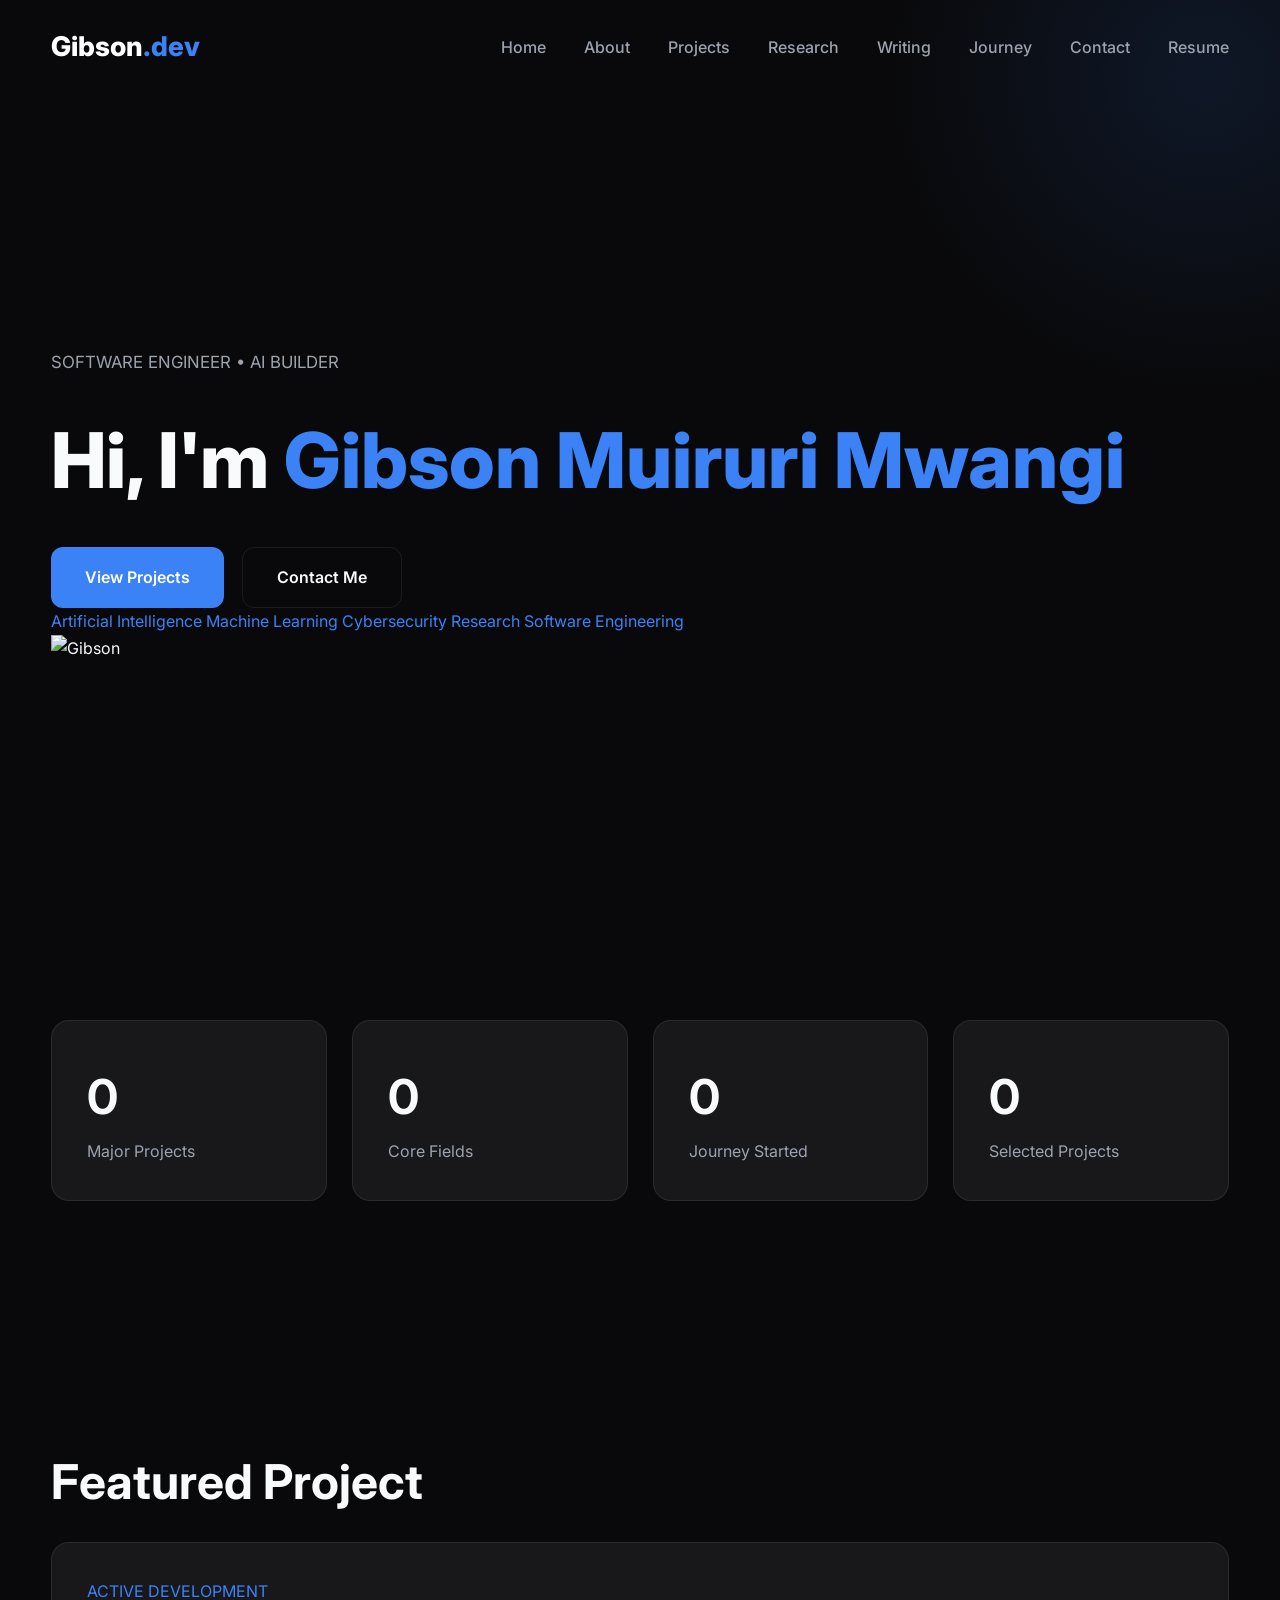
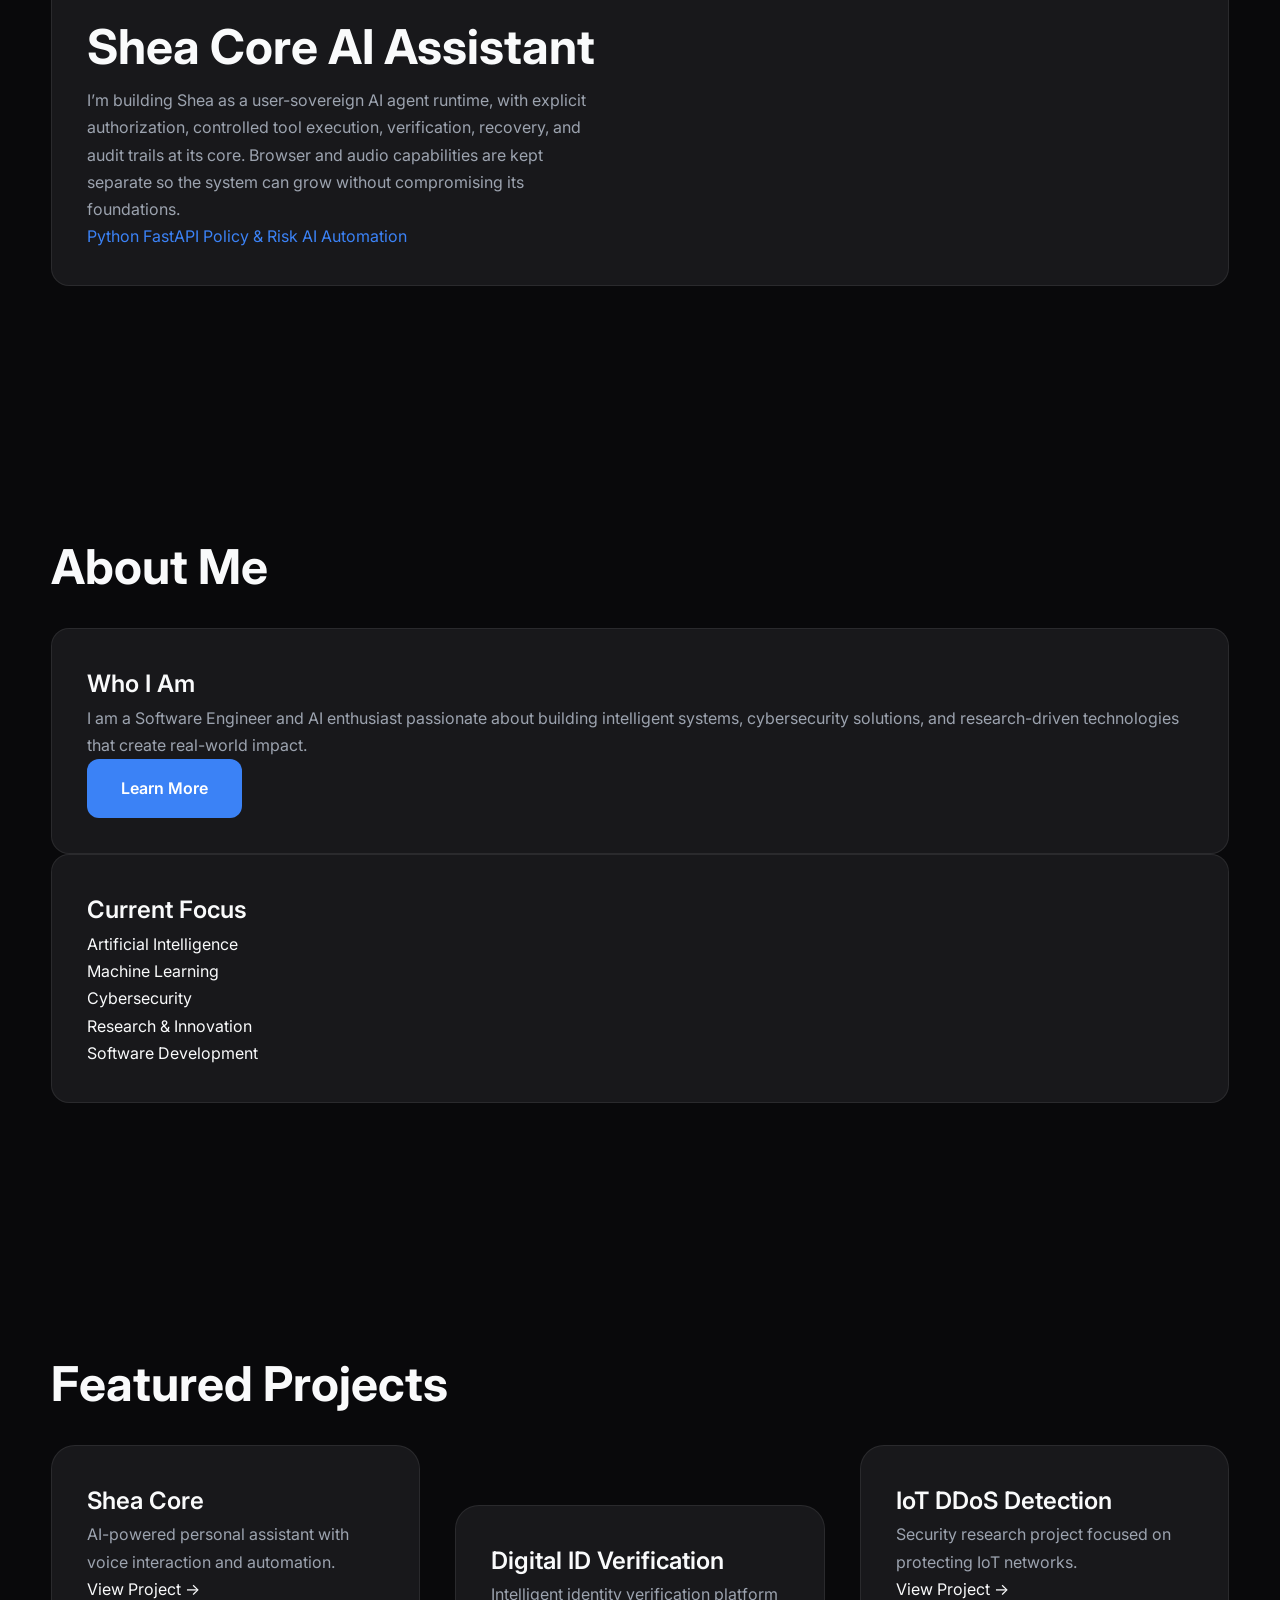
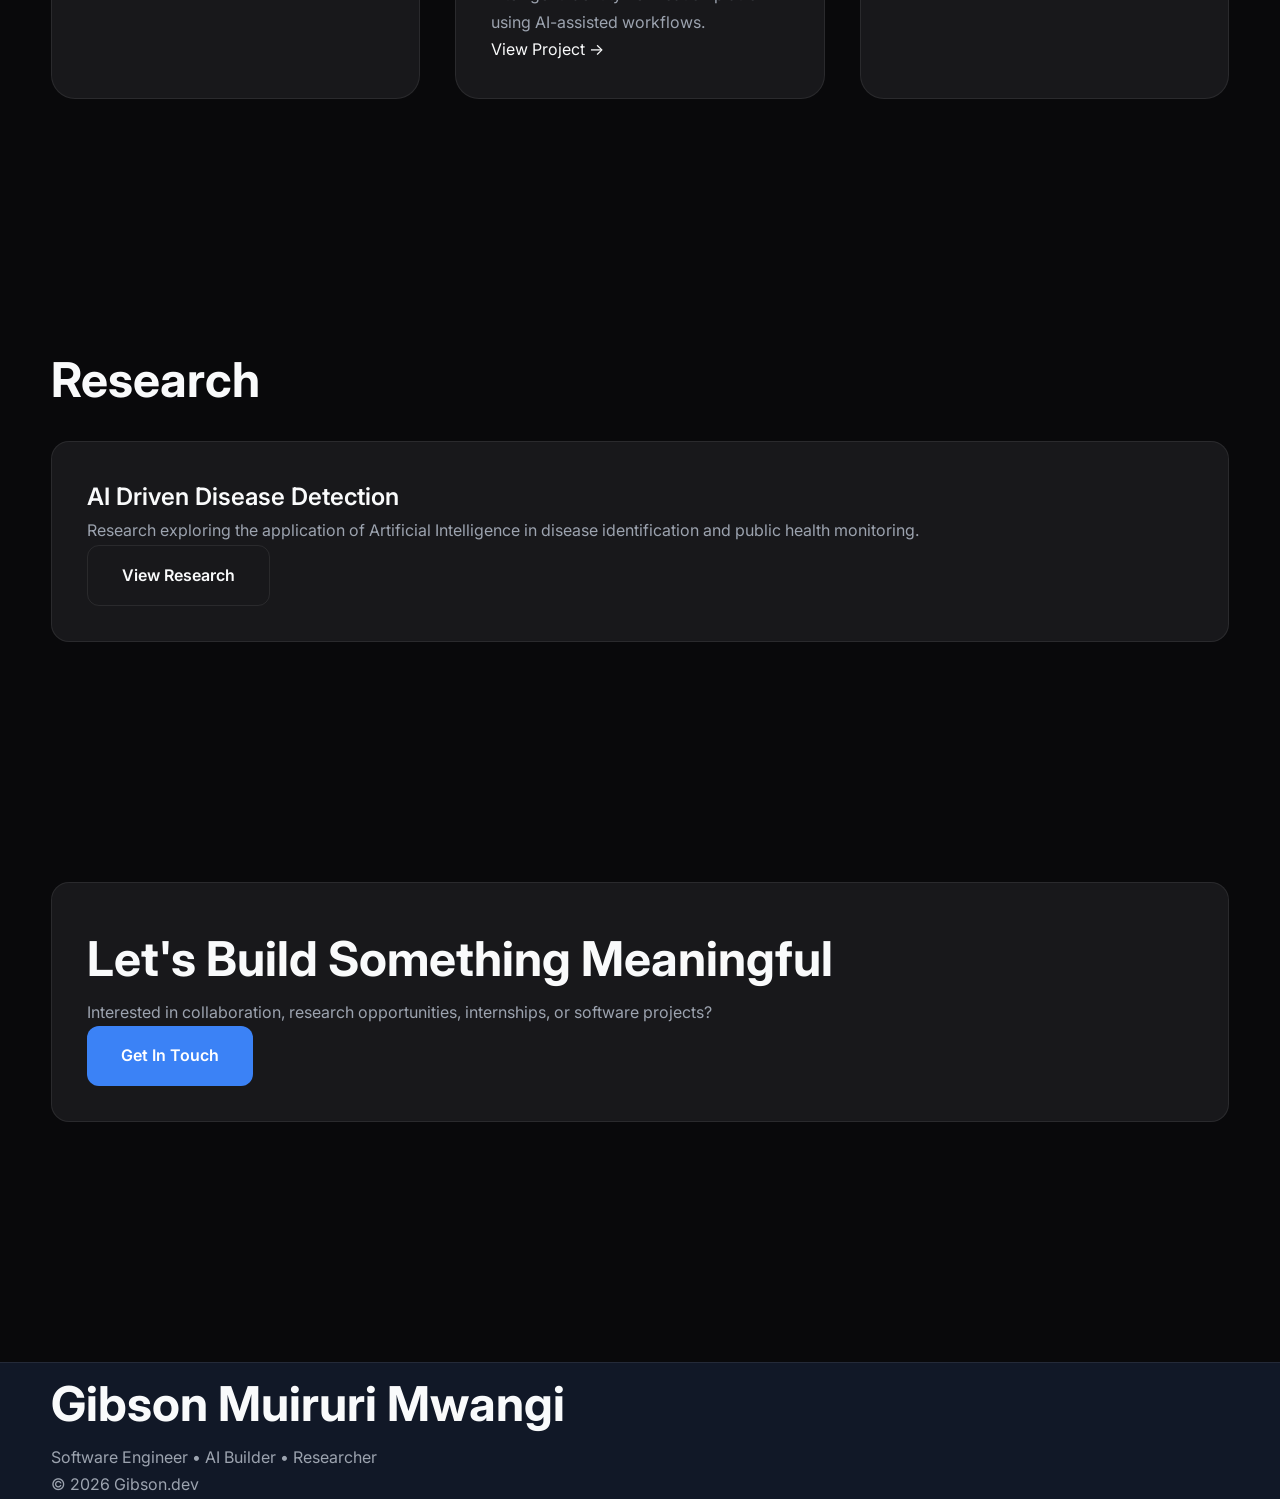
==== portfolio/index.html @ 8f1c594b "Rewrite portfolio project descriptions in first person" ====
<!DOCTYPE html>
<html lang="en">

<head>

    <meta charset="UTF-8">

    <meta
        name="viewport"
        content="width=device-width, initial-scale=1.0">

    <title>
        Gibson Muiruri Mwangi
    </title>

    <link
        rel="preconnect"
        href="https://fonts.googleapis.com">

    <link
        rel="preconnect"
        href="https://fonts.gstatic.com"
        crossorigin>

    <link
        href="https://fonts.googleapis.com/css2?family=Inter:wght@300;400;500;600;700;800&display=swap"
        rel="stylesheet">

    <link href="https://fonts.googleapis.com/css2?family=Playfair+Display:wght@600;700&display=swap" rel="stylesheet">    

    <link
        rel="stylesheet"
        href="assets/css/style.css">

    <link
        rel="stylesheet"
        href="assets/css/animations.css">

</head>



<body>
    <button id="backToTop">

    ↑

</button>

    <div id="loader">

    <div class="loader-content">

        <div class="loader-logo">

            Gibson.dev

        </div>

        <div class="loader-bar">

            <span></span>

        </div>

    </div>

</div>

<div id="progressBar"></div>

    <nav class="navbar">

        <div class="nav-container">

            <a href="index.html"
               class="logo">

                Gibson<span>.dev</span>

            </a>

            <ul class="nav-links">

                <li><a href="index.html">Home</a></li>
                <li><a href="about.html">About</a></li>
                <li><a href="projects.html" class="active">Projects</a></li>
                <li><a href="research.html">Research</a></li>
                <li><a href="writing.html">Writing</a></li>
                <li><a href="journey.html">Journey</a></li>
                <li><a href="contact.html">Contact</a></li>
                <li><a href="resume.html">Resume</a></li>

            </ul>

            <button
                class="mobile-menu-btn"
                id="mobileMenuBtn">

                ☰

            </button>

        </div>

    </nav>

    <div
        class="mobile-menu"
        id="mobileMenu">

        <a href="index.html">Home</a>
        <a href="about.html">About</a>
        <a href="projects.html">Projects</a>
        <a href="research.html">Research</a>
        <a href="writing.html">Writing</a>
        <a href="journey.html">Journey</a>
        <a href="contact.html">Contact</a>

    </div>

   <section class="hero split-hero">

    <div class="container">

        <div class="hero-wrapper">

            <div class="hero-left">

            <div class="hero-content">

                <p class="hero-eyebrow">
                    SOFTWARE ENGINEER • AI BUILDER
                </p>

                <h1>
                    Hi, I'm
                    <span>
                        Gibson Muiruri Mwangi
                    </span>
                </h1>

                <p
                    class="typing-text"
                    data-text="Building AI systems, cybersecurity solutions, and research-driven software that solve real-world problems.">
                </p>

                <div class="hero-buttons">

                    <a
                        href="projects.html"
                        class="btn btn-primary">

                        View Projects

                    </a>

                    <a
                        href="contact.html"
                        class="btn btn-secondary">

                        Contact Me

                    </a>

                </div>

                <div class="hero-tags">

                    <span class="tag">
                        Artificial Intelligence
                    </span>

                    <span class="tag">
                        Machine Learning
                    </span>

                    <span class="tag">
                        Cybersecurity
                    </span>

                    <span class="tag">
                        Research
                    </span>

                    <span class="tag">
                        Software Engineering
                    </span>

                </div>

            </div>

        </div>

        <div class="hero-right">

        <div class="hero-image">

            <img
                src="assets/images/profile.jpg"
                alt="Gibson">

        </div>

    </div>

    </div>

</section>

    <section class="section">

    <div class="container">

        <div class="grid grid-4 stats-grid">

            <div class="card stat-card">

                <h2 data-counter="6">
                    0
                </h2>

                <p>
                    Major Projects
                </p>

            </div>

            <div class="card stat-card">

                <h2 data-counter="4">
                    0
                </h2>

                <p>
                    Core Fields
                </p>

            </div>

            <div class="card stat-card">

                <h2 data-counter="2022">
                    0
                </h2>

                <p>
                    Journey Started
                </p>

            </div>

            <div class="card stat-card">

                <h2 data-counter="8">0</h2>
                <p>Selected Projects</p>

            </div>

        </div>

    </div>

</section>

   <section class="section">

    <div class="container">

        <h2 class="section-title">

            Featured Project

        </h2>

        <div class="card featured-project">

            <div class="featured-content">

                <div>

                    <span class="featured-label">
                        ACTIVE DEVELOPMENT
                    </span>

                    <h2>
                        Shea Core AI Assistant
                    </h2>

                    <p>

                        I’m building Shea as a user-sovereign AI agent runtime, with explicit authorization, controlled tool execution, verification, recovery, and audit trails at its core. Browser and audio capabilities are kept separate so the system can grow without compromising its foundations.

                    </p>

                    <div class="hero-tags">

                        <span class="tag">
                            Python
                        </span>

                        <span class="tag">
                            FastAPI
                        </span>

                        <span class="tag">
                            Policy & Risk
                        </span>

                        <span class="tag">
                            AI
                        </span>

                        <span class="tag">
                            Automation
                        </span>

                    </div>

                </div>

            </div>

        </div>

    </div>

</section>

    <section class="section">

    <div class="container">

        <h2 class="section-title">
            About Me
        </h2>

        <div class="about-preview">

            <div class="card">

                <h3>
                    Who I Am
                </h3>

                <p>

                    I am a Software Engineer and AI enthusiast
                    passionate about building intelligent systems,
                    cybersecurity solutions, and research-driven
                    technologies that create real-world impact.

                </p>

                <a
                    href="about.html"
                    class="btn btn-primary">

                    Learn More

                </a>

            </div>

            <div class="card">

                <h3>
                    Current Focus
                </h3>

                <ul class="focus-list">

                    <li>
                        Artificial Intelligence
                    </li>

                    <li>
                        Machine Learning
                    </li>

                    <li>
                        Cybersecurity
                    </li>

                    <li>
                        Research & Innovation
                    </li>

                    <li>
                        Software Development
                    </li>

                </ul>

            </div>

        </div>

    </div>

</section>

    <section class="section">

    <div class="container">

        <h2 class="section-title">
            Featured Projects
        </h2>

        <div class="grid grid-3">

            <div class="card project-card">

                <h3>
                    Shea Core
                </h3>

                <p>

                    AI-powered personal assistant with
                    voice interaction and automation.

                </p>

                <a href="projects.html">
                    View Project →
                </a>

            </div>

            <div class="card project-card">

                <h3>
                    Digital ID Verification
                </h3>

                <p>

                    Intelligent identity verification
                    platform using AI-assisted workflows.

                </p>

                <a href="projects.html">
                    View Project →
                </a>

            </div>

            <div class="card project-card">

                <h3>
                    IoT DDoS Detection
                </h3>

                <p>

                    Security research project focused on
                    protecting IoT networks.

                </p>

                <a href="projects.html">
                    View Project →
                </a>

            </div>

        </div>

    </div>

</section>

    <section class="section">

    <div class="container">

        <h2 class="section-title">
            Research
        </h2>

        <div class="card">

            <h3>
                AI Driven Disease Detection
            </h3>

            <p>

                Research exploring the application
                of Artificial Intelligence in
                disease identification and
                public health monitoring.

            </p>

            <a
                href="research.html"
                class="btn btn-secondary">

                View Research

            </a>

        </div>

    </div>

</section>

    <section class="section">

    <div class="container">

        <div class="card contact-cta">

            <h2>
                Let's Build Something Meaningful
            </h2>

            <p>

                Interested in collaboration,
                research opportunities,
                internships, or software projects?

            </p>

            <a
                href="contact.html"
                class="btn btn-primary">

                Get In Touch

            </a>

        </div>

    </div>

</section>

   <footer>

        <div class="container">

            <h2>

                Gibson Muiruri Mwangi

            </h2>

            <p>

                Software Engineer • AI Builder • Researcher

            </p>

            <p>

                © 2026 Gibson.dev

            </p>

        </div>

    </footer>

    <script
        src="assets/js/main.js">
    </script>

</body>

</html>
---- portfolio/assets/css/style.css ----
/*==================================================
  GIBSON PORTFOLIO
  VERSION 2.0
==================================================*/

/*==================================================
ROOT VARIABLES
==================================================*/

:root{

    --primary:#3B82F6;
    --primary-dark:#2563EB;

    --accent:#D97706;

    --background:#09090B;

    --surface:#111827;

    --surface-light:#1F2937;

    --card:#18181B;

    --border:rgba(255,255,255,.08);

    --text:#F9FAFB;

    --muted:#9CA3AF;

    --success:#22C55E;

    --danger:#EF4444;

    --shadow:

    0 25px 60px rgba(0,0,0,.35);

    --transition:.35s ease;

    --radius:18px;

    --container:1280px;

}

/*==================================================
RESET
==================================================*/

*{

    margin:0;

    padding:0;

    box-sizing:border-box;

}

html{

    scroll-behavior:smooth;

}

body{

    font-family:

    "Inter",
    sans-serif;

    background:

    var(--background);

    color:

    var(--text);

    overflow-x:hidden;

    line-height:1.7;

}

img{

    display:block;

    width:100%;

}

a{

    text-decoration:none;

    color:inherit;

}

ul{

    list-style:none;

}

button{

    border:none;

    cursor:pointer;

    background:none;

    font-family:inherit;

}

input,
textarea{

    font-family:inherit;

}

::selection{

    background:

    var(--primary);

    color:#fff;

}

/*==================================================
SCROLLBAR
==================================================*/

::-webkit-scrollbar{

    width:10px;

}

::-webkit-scrollbar-track{

    background:#050505;

}

::-webkit-scrollbar-thumb{

    background:

    var(--primary);

    border-radius:999px;

}

/*==================================================
TYPOGRAPHY
==================================================*/

h1{

    font-size:4.8rem;

    line-height:1.05;

    font-weight:800;

}

h2{

    font-size:3rem;

    font-weight:700;

}

h3{

    font-size:1.5rem;

    font-weight:600;

}

h4{

    font-size:1.15rem;

}

p{

    color:

    var(--muted);

}

span{

    color:

    var(--primary);

}

/*==================================================
LAYOUT
==================================================*/

.container{

    width:min(

        var(--container),

        92%

    );

    margin:auto;

}

.section{

    padding:

    120px 0;

}

.section-header{

    margin-bottom:70px;

}

.section-tag{

    display:inline-block;

    color:

    var(--primary);

    font-size:.9rem;

    font-weight:600;

    letter-spacing:2px;

    text-transform:uppercase;

    margin-bottom:15px;

}

.section-title{

    margin-bottom:20px;

}

.section-description{

    max-width:650px;

}

/*==================================================
GRID
==================================================*/

.grid{

    display:grid;

    gap:35px;

}

.grid-2{

    grid-template-columns:

    repeat(2,1fr);

}

.grid-3{

    grid-template-columns:

    repeat(3,1fr);

}

.grid-4{

    grid-template-columns:

    repeat(4,1fr);

}

/*==================================================
CARDS
==================================================*/

.card{

    background:

    var(--card);

    border:

    1px solid var(--border);

    border-radius:

    var(--radius);

    padding:35px;

    transition:

    var(--transition);

}

.card:hover{

    transform:

    translateY(-10px);

    border-color:

    rgba(59,130,246,.35);

    box-shadow:

    var(--shadow);

}

/*==================================================
BUTTONS
==================================================*/

.btn{

    display:inline-flex;

    align-items:center;

    justify-content:center;

    padding:

    16px 34px;

    border-radius:

    12px;

    font-weight:600;

    transition:

    var(--transition);

}

.btn-primary{

    background:

    var(--primary);

    color:#fff;

}

.btn-primary:hover{

    background:

    var(--primary-dark);

    transform:

    translateY(-3px);

}

.btn-secondary{

    border:

    1px solid

    var(--border);

    color:

    var(--text);

}

.btn-secondary:hover{

    background:

    var(--surface);

    transform:

    translateY(-3px);

}

.hero-buttons{

    display:flex;

    gap:18px;

    margin-top:40px;

}

/*==================================================
NAVIGATION
==================================================*/

.navbar{

    position:fixed;

    top:0;

    left:0;

    width:100%;

    z-index:999;

    padding:24px 0;

    transition:

    .35s ease;

}

.navbar-scrolled{

    background:

    rgba(9,9,11,.85);

    backdrop-filter:

    blur(16px);

    border-bottom:

    1px solid

    rgba(255,255,255,.05);

}

.nav-container{

    width:min(

        var(--container),

        92%

    );

    margin:auto;

    display:flex;

    justify-content:space-between;

    align-items:center;

}

.logo{

    font-size:1.7rem;

    font-weight:800;

    color:#fff;

}

.logo span{

    color:

    var(--primary);

}

.nav-links{

    display:flex;

    align-items:center;

    gap:38px;

}

.nav-links a{

    position:relative;

    color:

    var(--muted);

    font-weight:500;

    transition:

    var(--transition);

}

.nav-links a:hover{

    color:#fff;

}

.nav-links a::after{

    content:"";

    position:absolute;

    left:0;

    bottom:-8px;

    width:0;

    height:2px;

    background:

    var(--primary);

    transition:

    .35s;

}

.nav-links a:hover::after,

.nav-links a.active::after{

    width:100%;

}

.nav-links a.active{

    color:#fff;

}

.mobile-menu-btn{

    display:none;

    color:#fff;

    font-size:1.8rem;

}

.mobile-menu{

    position:fixed;

    top:88px;

    right:-100%;

    width:280px;

    background:

    var(--surface);

    border-radius:18px;

    padding:30px;

    transition:.4s;

    z-index:998;

}

.mobile-menu.active{

    right:20px;

}

.mobile-menu a{

    display:block;

    padding:15px 0;

    color:#fff;

    border-bottom:

    1px solid

    rgba(255,255,255,.05);

}

/*==================================================
HERO
==================================================*/

.hero{

    position:relative;

    min-height:100vh;

    display:flex;

    align-items:center;

    overflow:hidden;

    padding-top:110px;

}

.hero::before{

    content:"";

    position:absolute;

    top:-250px;

    right:-250px;

    width:650px;

    height:650px;

    border-radius:50%;

    background:
    radial-gradient(
        rgba(59,130,246,.12),
        transparent 70%
    );

}

.hero-grid{

    position:relative;

    display:grid;

    grid-template-columns:1.15fr .85fr;

    gap:80px;

    align-items:center;

    z-index:2;

}

.hero-text{

    max-width:680px;

}

.hero-tag{

    display:inline-flex;

    align-items:center;

    gap:10px;

    padding:8px 18px;

    border-radius:999px;

    border:1px solid var(--border);

    background:rgba(255,255,255,.03);

    color:var(--primary);

    text-transform:uppercase;

    letter-spacing:2px;

    font-size:.75rem;

    font-weight:700;

    margin-bottom:25px;

}

.hero h1{

    margin-bottom:24px;

}

.hero h2{

    color:#d1d5db;

    font-weight:500;

    margin-bottom:30px;

}

.hero p{

    max-width:620px;

    font-size:1.05rem;

    margin-bottom:45px;

}

.hero-buttons{

    display:flex;

    flex-wrap:wrap;

    gap:18px;

}

.hero-photo{

    display:flex;

    justify-content:center;

    align-items:center;

}

.hero-photo img{

    width:100%;

    max-width:430px;

    border-radius:30px;

    object-fit:cover;

    box-shadow:

    0 35px 80px rgba(0,0,0,.45);

    transition:var(--transition);

}

.hero-photo img:hover{

    transform:

    translateY(-10px);

}

.hero-social{

    display:flex;

    gap:18px;

    margin-top:45px;

}

.hero-social a{

    width:46px;

    height:46px;

    display:flex;

    align-items:center;

    justify-content:center;

    border-radius:50%;

    background:var(--surface);

    border:1px solid var(--border);

    transition:var(--transition);

}

.hero-social a:hover{

    background:var(--primary);

    transform:translateY(-4px);

}

/*==================================================
STATS
==================================================*/

.stats{

    margin-top:90px;

}

.stats-grid{

    display:grid;

    grid-template-columns:repeat(4,1fr);

    gap:25px;

}

.stat{

    padding:35px;

    background:var(--card);

    border:1px solid var(--border);

    border-radius:20px;

    transition:var(--transition);

}

.stat:hover{

    transform:translateY(-8px);

}

.stat-number{

    font-size:3rem;

    font-weight:800;

    color:var(--primary);

    margin-bottom:10px;

}

.stat-label{

    color:var(--muted);

    text-transform:uppercase;

    letter-spacing:2px;

    font-size:.8rem;

}

/*==================================================
ABOUT
==================================================*/

.about-grid{

    display:grid;

    grid-template-columns:1.1fr .9fr;

    gap:70px;

    align-items:center;

}

.about-content p{

    margin-bottom:24px;

}

.about-features{

    display:grid;

    gap:24px;

}

.feature{

    padding:28px;

    border-radius:20px;

    background:var(--card);

    border:1px solid var(--border);

    transition:var(--transition);

}

.feature:hover{

    transform:translateX(10px);

    border-color:

    rgba(59,130,246,.25);

}

.feature h3{

    margin-bottom:12px;

}

/*==================================================
SKILLS
==================================================*/

.skills{

    display:flex;

    flex-wrap:wrap;

    gap:14px;

    margin-top:35px;

}

.skill{

    padding:12px 22px;

    border-radius:999px;

    background:var(--surface);

    border:1px solid var(--border);

    transition:var(--transition);

    font-size:.9rem;

}

.skill:hover{

    background:var(--primary);

    color:#fff;

}

/*==================================================
FEATURED PROJECT
==================================================*/

.featured-project{

    display:grid;

    grid-template-columns:1fr 1fr;

    gap:60px;

    align-items:center;

}

.project-image{

    overflow:hidden;

    border-radius:24px;

}

.project-image img{

    transition:.6s;

}

.project-image:hover img{

    transform:scale(1.08);

}

.project-details h2{

    margin-bottom:20px;

}

.project-details p{

    margin-bottom:28px;

}

/*==================================================
PROJECTS
==================================================*/

.projects{

    position:relative;

}

.projects-grid{

    display:grid;

    grid-template-columns:

    repeat(auto-fit,minmax(360px,1fr));

    gap:40px;

    align-items:start;

}

.project-card{

    position:relative;

    overflow:hidden;

    background:var(--card);

    border:1px solid var(--border);

    border-radius:24px;

    transition:var(--transition);

}

.project-card:hover{

    transform:translateY(-12px);

    box-shadow:var(--shadow);

}

.project-card:nth-child(even){

    margin-top:60px;

}

.project-image{

    overflow:hidden;

    height:240px;

}

.project-image img{

    width:100%;

    height:100%;

    object-fit:cover;

    transition:.6s;

}

.project-card:hover .project-image img{

    transform:scale(1.08);

}

.project-content{

    padding:35px;

}

.project-content h3{

    margin-bottom:18px;

}

.project-content p{

    margin-bottom:24px;

}

.project-tags{

    display:flex;

    flex-wrap:wrap;

    gap:12px;

}

.project-tags span{

    padding:8px 18px;

    border-radius:999px;

    background:rgba(59,130,246,.12);

    color:var(--primary);

    font-size:.85rem;

}

/*==================================================
RESEARCH
==================================================*/

.research-grid{

    display:grid;

    grid-template-columns:

    repeat(auto-fit,minmax(330px,1fr));

    gap:35px;

}

.research-card{

    position:relative;

    padding:40px;

    border-radius:24px;

    background:linear-gradient(

        180deg,

        rgba(255,255,255,.02),

        rgba(255,255,255,.01)

    );

    border:1px solid var(--border);

    transition:var(--transition);

}

.research-card:hover{

    transform:translateY(-10px);

    border-color:

    rgba(59,130,246,.3);

}

.research-icon{

    width:70px;

    height:70px;

    display:flex;

    align-items:center;

    justify-content:center;

    border-radius:18px;

    background:rgba(59,130,246,.12);

    margin-bottom:28px;

}

.research-card h3{

    margin-bottom:18px;

}

.research-card p{

    margin-bottom:24px;

}

/*==================================================
WRITING
==================================================*/

.writing-grid{

    display:grid;

    grid-template-columns:

    repeat(auto-fit,minmax(320px,1fr));

    gap:35px;

}

.article{

    border-radius:24px;

    overflow:hidden;

    background:var(--card);

    border:1px solid var(--border);

    transition:var(--transition);

}

.article:hover{

    transform:translateY(-8px);

}

.article-image{

    height:220px;

    overflow:hidden;

}

.article-image img{

    width:100%;

    height:100%;

    object-fit:cover;

    transition:.5s;

}

.article:hover img{

    transform:scale(1.07);

}

.article-body{

    padding:35px;

}

.article-date{

    display:inline-block;

    margin-bottom:18px;

    color:var(--primary);

    font-size:.85rem;

    font-weight:600;

}

.article h3{

    margin-bottom:18px;

}

.article p{

    margin-bottom:26px;

}

/*==================================================
TIMELINE
==================================================*/

.timeline{

    position:relative;

    margin-top:70px;

    padding-left:40px;

}

.timeline::before{

    content:"";

    position:absolute;

    left:8px;

    top:0;

    width:2px;

    height:100%;

    background:

    rgba(255,255,255,.08);

}

.timeline-item{

    position:relative;

    margin-bottom:60px;

}

.timeline-dot{

    position:absolute;

    left:-40px;

    width:18px;

    height:18px;

    border-radius:50%;

    background:var(--primary);

    box-shadow:

    0 0 0 8px

    rgba(59,130,246,.12);

}

.timeline-card{

    background:var(--card);

    border:1px solid var(--border);

    border-radius:22px;

    padding:35px;

    transition:var(--transition);

}

.timeline-card:hover{

    transform:translateX(10px);

}

.timeline-year{

    display:inline-block;

    margin-bottom:15px;

    color:var(--primary);

    font-weight:700;

    letter-spacing:1px;

}

.timeline-card h3{

    margin-bottom:18px;

}

/*==================================================
CTA
==================================================*/

.cta{

    text-align:center;

    padding:120px 0;

}

.cta h2{

    margin-bottom:25px;

}

.cta p{

    max-width:650px;

    margin:auto;

    margin-bottom:45px;

}

/*==================================================
CONTACT
==================================================*/

.contact{

    position:relative;

}

.contact-grid{

    display:grid;

    grid-template-columns:1fr 1fr;

    gap:70px;

    align-items:start;

}

.contact-info{

    display:flex;

    flex-direction:column;

    gap:28px;

}

.contact-card{

    display:flex;

    gap:22px;

    align-items:flex-start;

    padding:28px;

    border-radius:20px;

    background:var(--card);

    border:1px solid var(--border);

    transition:var(--transition);

}

.contact-card:hover{

    transform:translateX(10px);

}

.contact-icon{

    width:60px;

    height:60px;

    display:flex;

    align-items:center;

    justify-content:center;

    border-radius:18px;

    background:rgba(59,130,246,.12);

    color:var(--primary);

    font-size:1.4rem;

}

.contact-form{

    display:flex;

    flex-direction:column;

    gap:24px;

}

.contact-form input,

.contact-form textarea{

    width:100%;

    padding:18px 22px;

    background:var(--surface);

    border:1px solid var(--border);

    border-radius:16px;

    color:var(--text);

    transition:var(--transition);

}

.contact-form textarea{

    resize:vertical;

    min-height:180px;

}

.contact-form input:focus,

.contact-form textarea:focus{

    outline:none;

    border-color:var(--primary);

    box-shadow:0 0 0 4px rgba(59,130,246,.12);

}

/*==================================================
FOOTER
==================================================*/

footer{

    margin-top:120px;

    border-top:1px solid var(--border);

    background:var(--surface);

}

.footer-container{

    display:grid;

    grid-template-columns:2fr 1fr 1fr;

    gap:60px;

    padding:70px 0;

}

.footer-brand h2{

    margin-bottom:18px;

}

.footer-links{

    display:flex;

    flex-direction:column;

    gap:15px;

}

.footer-links a{

    color:var(--muted);

    transition:var(--transition);

}

.footer-links a:hover{

    color:var(--primary);

}

.footer-social{

    display:flex;

    gap:15px;

    margin-top:25px;

}

.footer-social a{

    width:46px;

    height:46px;

    display:flex;

    justify-content:center;

    align-items:center;

    border-radius:50%;

    background:var(--card);

    transition:var(--transition);

}

.footer-social a:hover{

    background:var(--primary);

}

.footer-bottom{

    border-top:1px solid rgba(255,255,255,.05);

    padding:28px 0;

    text-align:center;

    color:var(--muted);

}

/*==================================================
LOADER
==================================================*/

#loader{

    position:fixed;

    inset:0;

    display:flex;

    justify-content:center;

    align-items:center;

    background:var(--background);

    z-index:99999;

    transition:.7s ease;

}

#loader.hidden{

    opacity:0;

    visibility:hidden;

}

.loader-content{

    text-align:center;

}

.loader-logo{

    font-size:2rem;

    font-weight:800;

    margin-bottom:30px;

}

.loader-bar{

    width:240px;

    height:6px;

    border-radius:999px;

    overflow:hidden;

    background:rgba(255,255,255,.06);

}

.loader-bar span{

    display:block;

    height:100%;

    background:linear-gradient(

        90deg,

        var(--primary),

        var(--accent)

    );

}

/*==================================================
PROGRESS BAR
==================================================*/

#progressBar{

    position:fixed;

    top:0;

    left:0;

    height:4px;

    width:0;

    background:var(--primary);

    z-index:100000;

}

/*==================================================
BACK TO TOP
==================================================*/

#backToTop{

    position:fixed;

    right:25px;

    bottom:25px;

    width:52px;

    height:52px;

    border-radius:50%;

    border:none;

    background:var(--primary);

    color:#fff;

    cursor:pointer;

    opacity:0;

    visibility:hidden;

    transition:var(--transition);

    box-shadow:var(--shadow);

}

#backToTop.show{

    opacity:1;

    visibility:visible;

}

#backToTop:hover{

    transform:translateY(-5px);

}

/*==================================================
UTILITY CLASSES
==================================================*/

.text-center{

    text-align:center;

}

.mt-1{

    margin-top:20px;

}

.mt-2{

    margin-top:40px;

}

.mt-3{

    margin-top:60px;

}

.mb-1{

    margin-bottom:20px;

}

.mb-2{

    margin-bottom:40px;

}

.mb-3{

    margin-bottom:60px;

}

/*==================================================
RESPONSIVE
==================================================*/

@media(max-width:1200px){

    .hero-grid,

    .about-grid,

    .featured-project,

    .contact-grid,

    .footer-container{

        gap:45px;

    }

}

@media(max-width:992px){

    .hero-grid,

    .about-grid,

    .featured-project,

    .contact-grid,

    .footer-container{

        grid-template-columns:1fr;

    }

    .stats-grid{

        grid-template-columns:repeat(2,1fr);

    }

    .hero{

        text-align:center;

    }

    .hero-buttons,

    .hero-social{

        justify-content:center;

    }

    .hero-photo{

        order:-1;

    }

}

@media(max-width:768px){

    .section{

        padding:90px 0;

    }

    h1{

        font-size:3rem;

    }

    h2{

        font-size:2.2rem;

    }

    .nav-links{

        display:none;

    }

    .mobile-menu-btn{

        display:block;

    }

    .projects-grid,

    .research-grid,

    .writing-grid{

        grid-template-columns:1fr;

    }

    .project-card:nth-child(even){

        margin-top:0;

    }

}

@media(max-width:576px){

    .stats-grid{

        grid-template-columns:1fr;

    }

    .hero-buttons{

        flex-direction:column;

    }

    .btn{

        width:100%;

    }

    .contact-card{

        flex-direction:column;

    }

    .timeline{

        padding-left:25px;

    }

    .timeline-dot{

        left:-25px;

    }

}

@media(max-width:420px){

    h1{

        font-size:2.4rem;

    }

    h2{

        font-size:1.8rem;

    }

    .card,

    .timeline-card,

    .contact-card{

        padding:24px;

    }

}

/*==================================================
GLASS COMPONENTS
==================================================*/

.glass{

    background:rgba(255,255,255,.03);

    backdrop-filter:blur(16px);

    -webkit-backdrop-filter:blur(16px);

    border:1px solid rgba(255,255,255,.08);

}

.glass:hover{

    border-color:rgba(59,130,246,.35);

}

/*==================================================
BACKGROUND BLOBS
==================================================*/

.blur-circle{

    position:absolute;

    border-radius:50%;

    filter:blur(120px);

    opacity:.18;

    pointer-events:none;

}

.blur-blue{

    width:420px;

    height:420px;

    background:#2563EB;

}

/*==================================================
SECTION DIVIDER
==================================================*/

.section-divider{

    width:100%;

    height:1px;

    margin:120px 0;

    background:linear-gradient(

        90deg,

        transparent,

        rgba(255,255,255,.08),

        transparent

    );

}

.blur-orange{

    width:340px;

    height:340px;

    background:#D97706;

}

/*==================================================
IMAGE FRAMES
==================================================*/

.image-frame{

    position:relative;

    border-radius:28px;

    overflow:hidden;

}

.image-frame::before{

    content:"";

    position:absolute;

    inset:0;

    border:1px solid rgba(255,255,255,.06);

    border-radius:inherit;

    z-index:5;

    pointer-events:none;

}

.image-frame img{

    transition:.6s;

}

.image-frame:hover img{

    transform:scale(1.05);

}

/*==================================================
SECTION NUMBERS
==================================================*/

.section-number{

    font-size:6rem;

    font-weight:800;

    color:rgba(255,255,255,.03);

    position:absolute;

    top:-20px;

    right:0;

    user-select:none;

    pointer-events:none;

}

/*==================================================
BADGES
==================================================*/

.badge{

    display:inline-flex;

    align-items:center;

    gap:10px;

    padding:10px 18px;

    border-radius:999px;

    background:rgba(59,130,246,.08);

    border:1px solid rgba(59,130,246,.15);

    color:var(--primary);

    font-size:.85rem;

    font-weight:600;

}

/*==================================================
LINK ANIMATION
==================================================*/

.link{

    position:relative;

}

.link::after{

    content:"";

    position:absolute;

    left:0;

    bottom:-4px;

    width:0;

    height:2px;

    background:var(--primary);

    transition:.35s;

}

.link:hover::after{

    width:100%;

}

/*==================================================
MOUSE GLOW
==================================================*/

.mouse-glow{

    position:fixed;

    width:420px;

    height:420px;

    border-radius:50%;

    background:radial-gradient(

        rgba(59,130,246,.10),

        transparent 70%

    );

    pointer-events:none;

    z-index:-1;

    transform:translate(-50%,-50%);

}

/*==================================================
SHADOWS
==================================================*/

.shadow-sm{

    box-shadow:

    0 10px 20px rgba(0,0,0,.15);

}

.shadow-md{

    box-shadow:

    0 18px 35px rgba(0,0,0,.22);

}

.shadow-lg{

    box-shadow:

    0 30px 70px rgba(0,0,0,.35);

}

/*==================================================
GRADIENT TEXT
==================================================*/

.gradient-text{

    background:linear-gradient(

        90deg,

        #ffffff,

        #3B82F6

    );

    -webkit-background-clip:text;

    -webkit-text-fill-color:transparent;

}
---- portfolio/assets/css/animations.css ----
/*==================================================
PORTFOLIO ANIMATIONS
==================================================*/

/*==================================================
FADE UP
==================================================*/

@keyframes fadeUp{

    from{

        opacity:0;

        transform:
        translateY(40px);

    }

    to{

        opacity:1;

        transform:
        translateY(0);

    }

}

.fade-up{

    animation:
    fadeUp .8s ease forwards;

}

/*==================================================
FADE DOWN
==================================================*/

@keyframes fadeDown{

    from{

        opacity:0;

        transform:
        translateY(-40px);

    }

    to{

        opacity:1;

        transform:
        translateY(0);

    }

}

.fade-down{

    animation:
    fadeDown .8s ease forwards;

}

/*==================================================
FADE LEFT
==================================================*/

@keyframes fadeLeft{

    from{

        opacity:0;

        transform:
        translateX(-60px);

    }

    to{

        opacity:1;

        transform:
        translateX(0);

    }

}

.fade-left{

    animation:
    fadeLeft .8s ease forwards;

}

/*==================================================
FADE RIGHT
==================================================*/

@keyframes fadeRight{

    from{

        opacity:0;

        transform:
        translateX(60px);

    }

    to{

        opacity:1;

        transform:
        translateX(0);

    }

}

.fade-right{

    animation:
    fadeRight .8s ease forwards;

}

/*==================================================
SCALE
==================================================*/

@keyframes scaleIn{

    from{

        opacity:0;

        transform:
        scale(.9);

    }

    to{

        opacity:1;

        transform:
        scale(1);

    }

}

.scale{

    animation:
    scaleIn .8s ease forwards;

}

/*==================================================
FLOAT
==================================================*/

@keyframes floating{

    0%{

        transform:
        translateY(0);

    }

    50%{

        transform:
        translateY(-12px);

    }

    100%{

        transform:
        translateY(0);

    }

}

.float{

    animation:
    floating 5s ease-in-out infinite;

}

/*==================================================
GLOW
==================================================*/

@keyframes glow{

    0%{

        box-shadow:
        0 0 0 rgba(59,130,246,0);

    }

    50%{

        box-shadow:
        0 0 40px rgba(59,130,246,.35);

    }

    100%{

        box-shadow:
        0 0 0 rgba(59,130,246,0);

    }

}

.glow{

    animation:
    glow 4s infinite;

}

/*==================================================
LOADER
==================================================*/

@keyframes loaderBar{

    from{

        width:0;

    }

    to{

        width:100%;

    }

}

.loader-bar span{

    animation:
    loaderBar 1.8s ease infinite;

}

/*==================================================
PARTICLES
==================================================*/

@keyframes particleMove{

    from{

        transform:
        translateY(0);

    }

    to{

        transform:
        translateY(-300px);

    }

}

.particles::before{

    animation:
    particleMove 25s linear infinite;

}

/*==================================================
BUTTON
==================================================*/

.btn{

    transition:
    .35s ease;

}

.btn:hover{

    transform:
    translateY(-4px);

}

/*==================================================
SCROLL REVEAL
==================================================*/

.reveal{

    opacity:0;

    transform:
    translateY(40px);

    transition:

    opacity .8s ease,

    transform .8s ease;

}

.reveal.active{

    opacity:1;

    transform:
    translateY(0);

}

/*==================================================
STAGGER
==================================================*/

.stagger-1{

    transition-delay:.1s;

}

.stagger-2{

    transition-delay:.2s;

}

.stagger-3{

    transition-delay:.3s;

}

.stagger-4{

    transition-delay:.4s;

}

/*==================================================
PAGE
==================================================*/

body{

    animation:

    fadeUp .5s ease;

}

/*==================================================
REDUCED MOTION
==================================================*/

@media(prefers-reduced-motion:reduce){

    *{

        animation:none !important;

        transition:none !important;

        scroll-behavior:auto !important;

    }

}
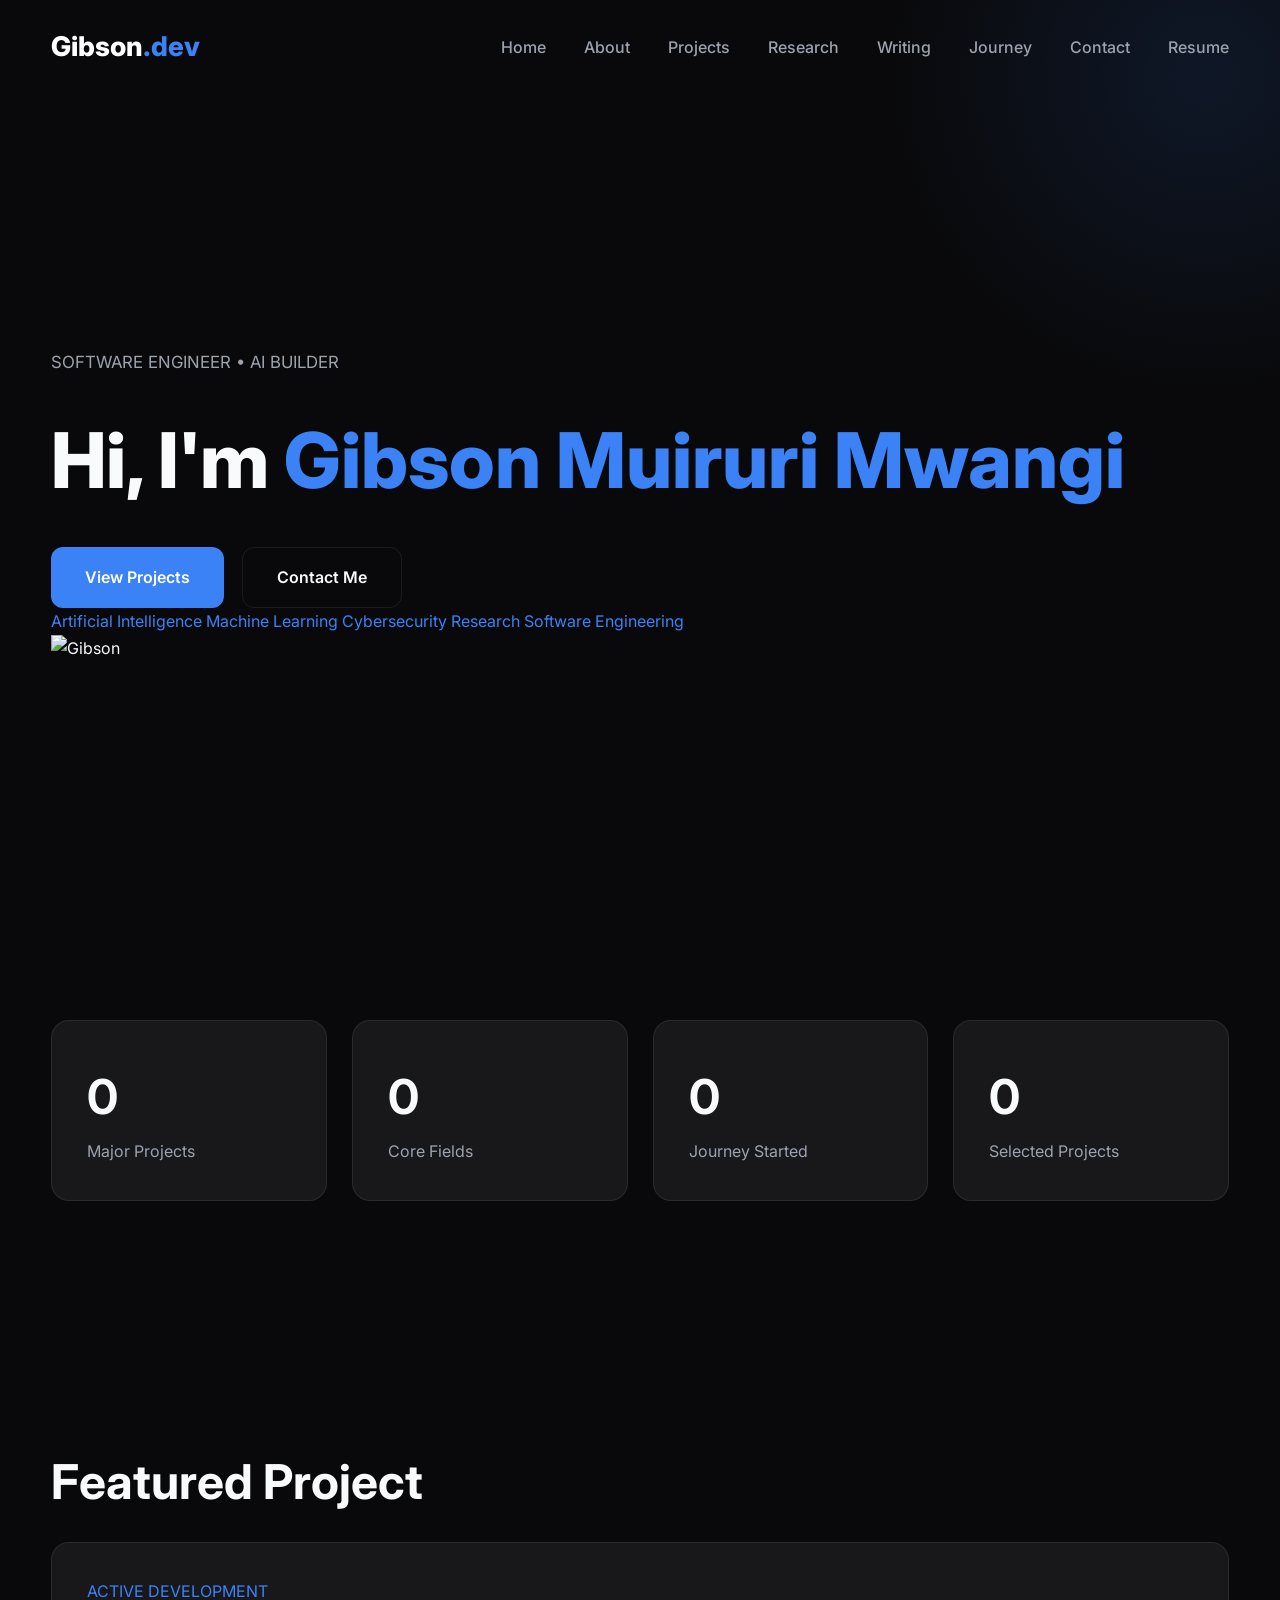
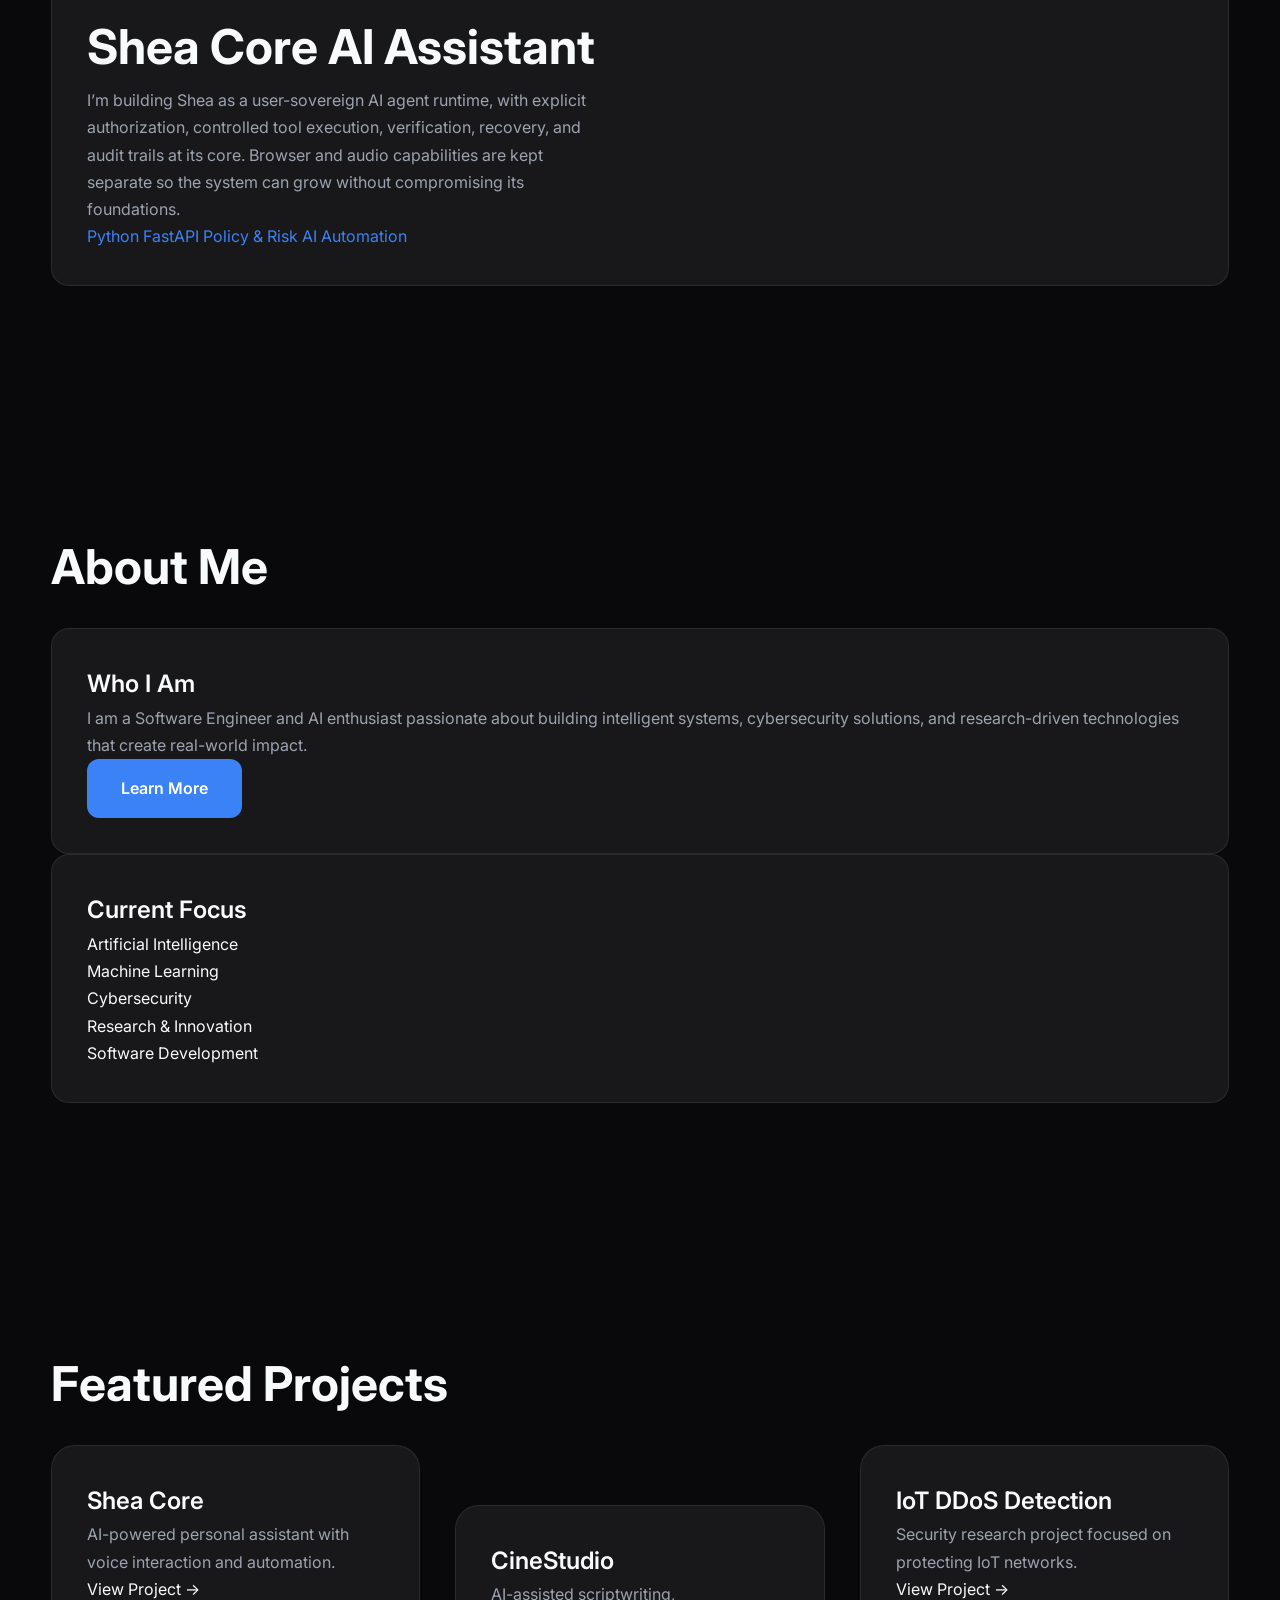
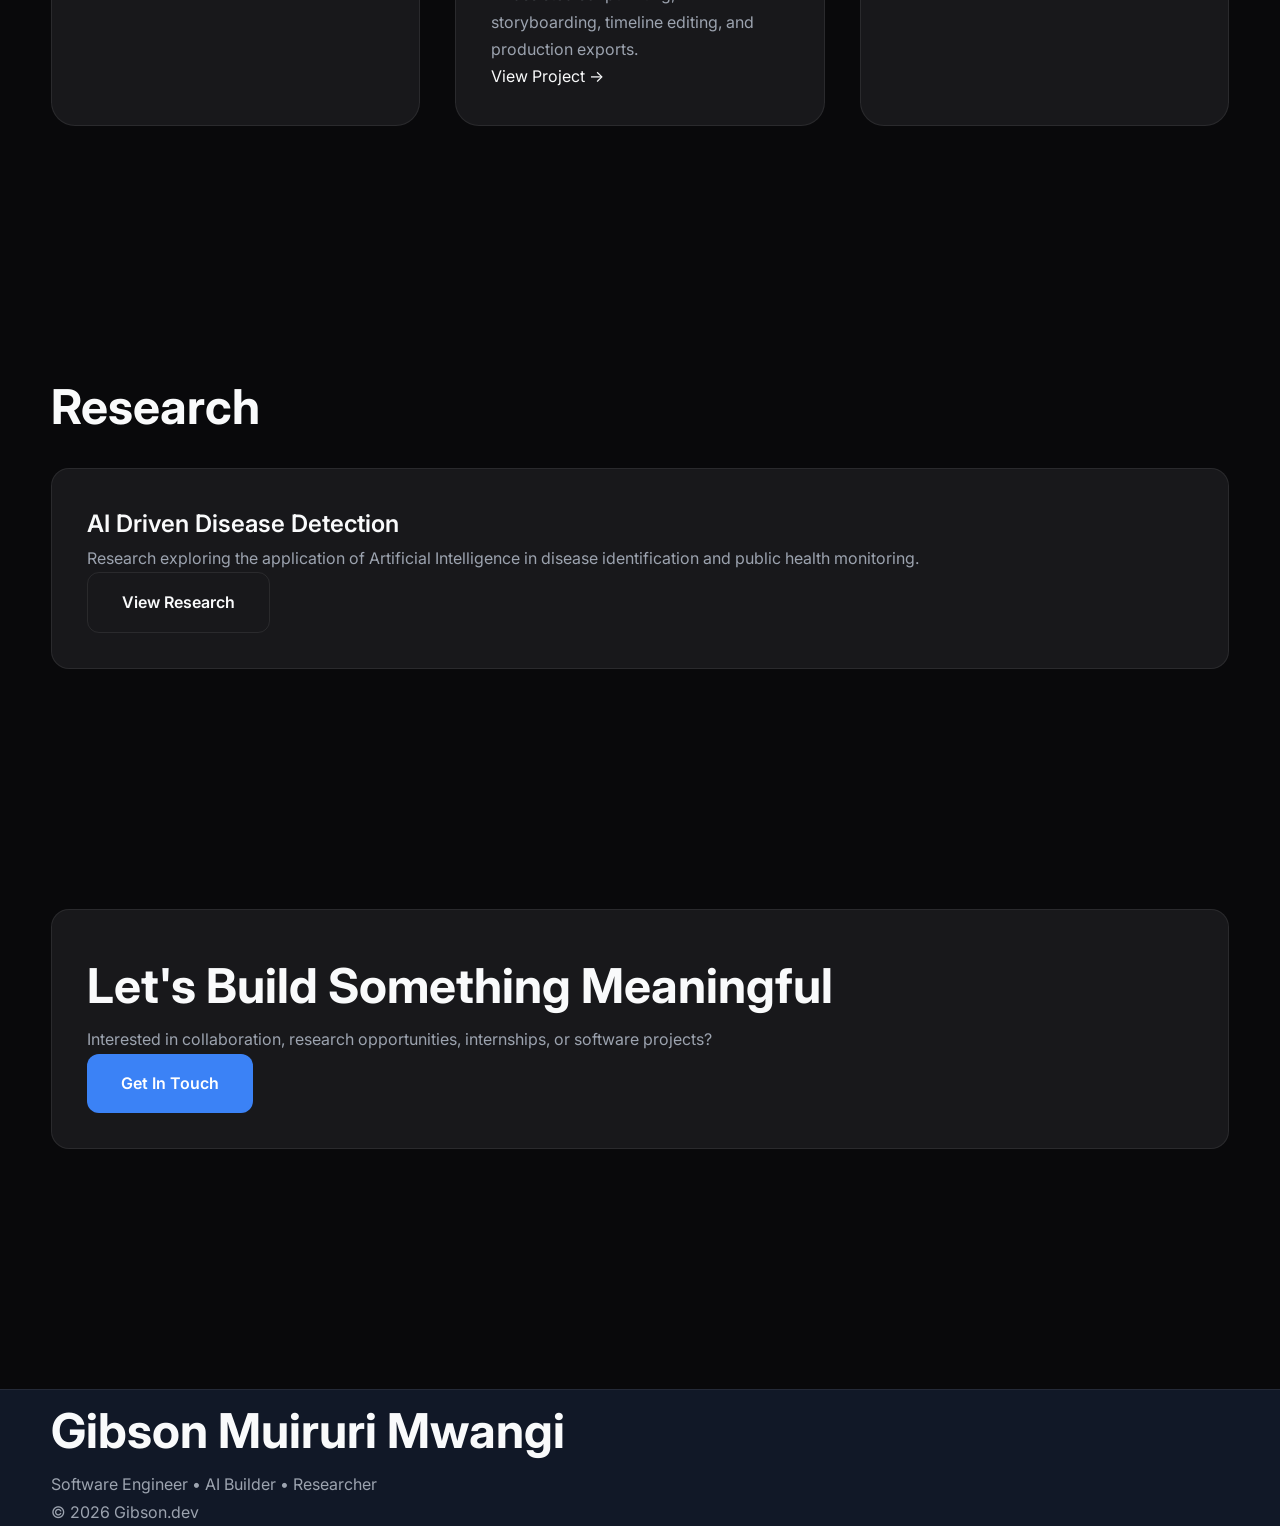
==== commit 4d71efb2: "Feature CineStudio in homepage project cards" ====
--- a/portfolio/index.html
+++ b/portfolio/index.html
@@ -433,13 +433,13 @@
             <div class="card project-card">
 
                 <h3>
-                    Digital ID Verification
+                    CineStudio
                 </h3>
 
                 <p>
 
-                    Intelligent identity verification
-                    platform using AI-assisted workflows.
+                    AI-assisted scriptwriting, storyboarding,
+                    timeline editing, and production exports.
 
                 </p>
 
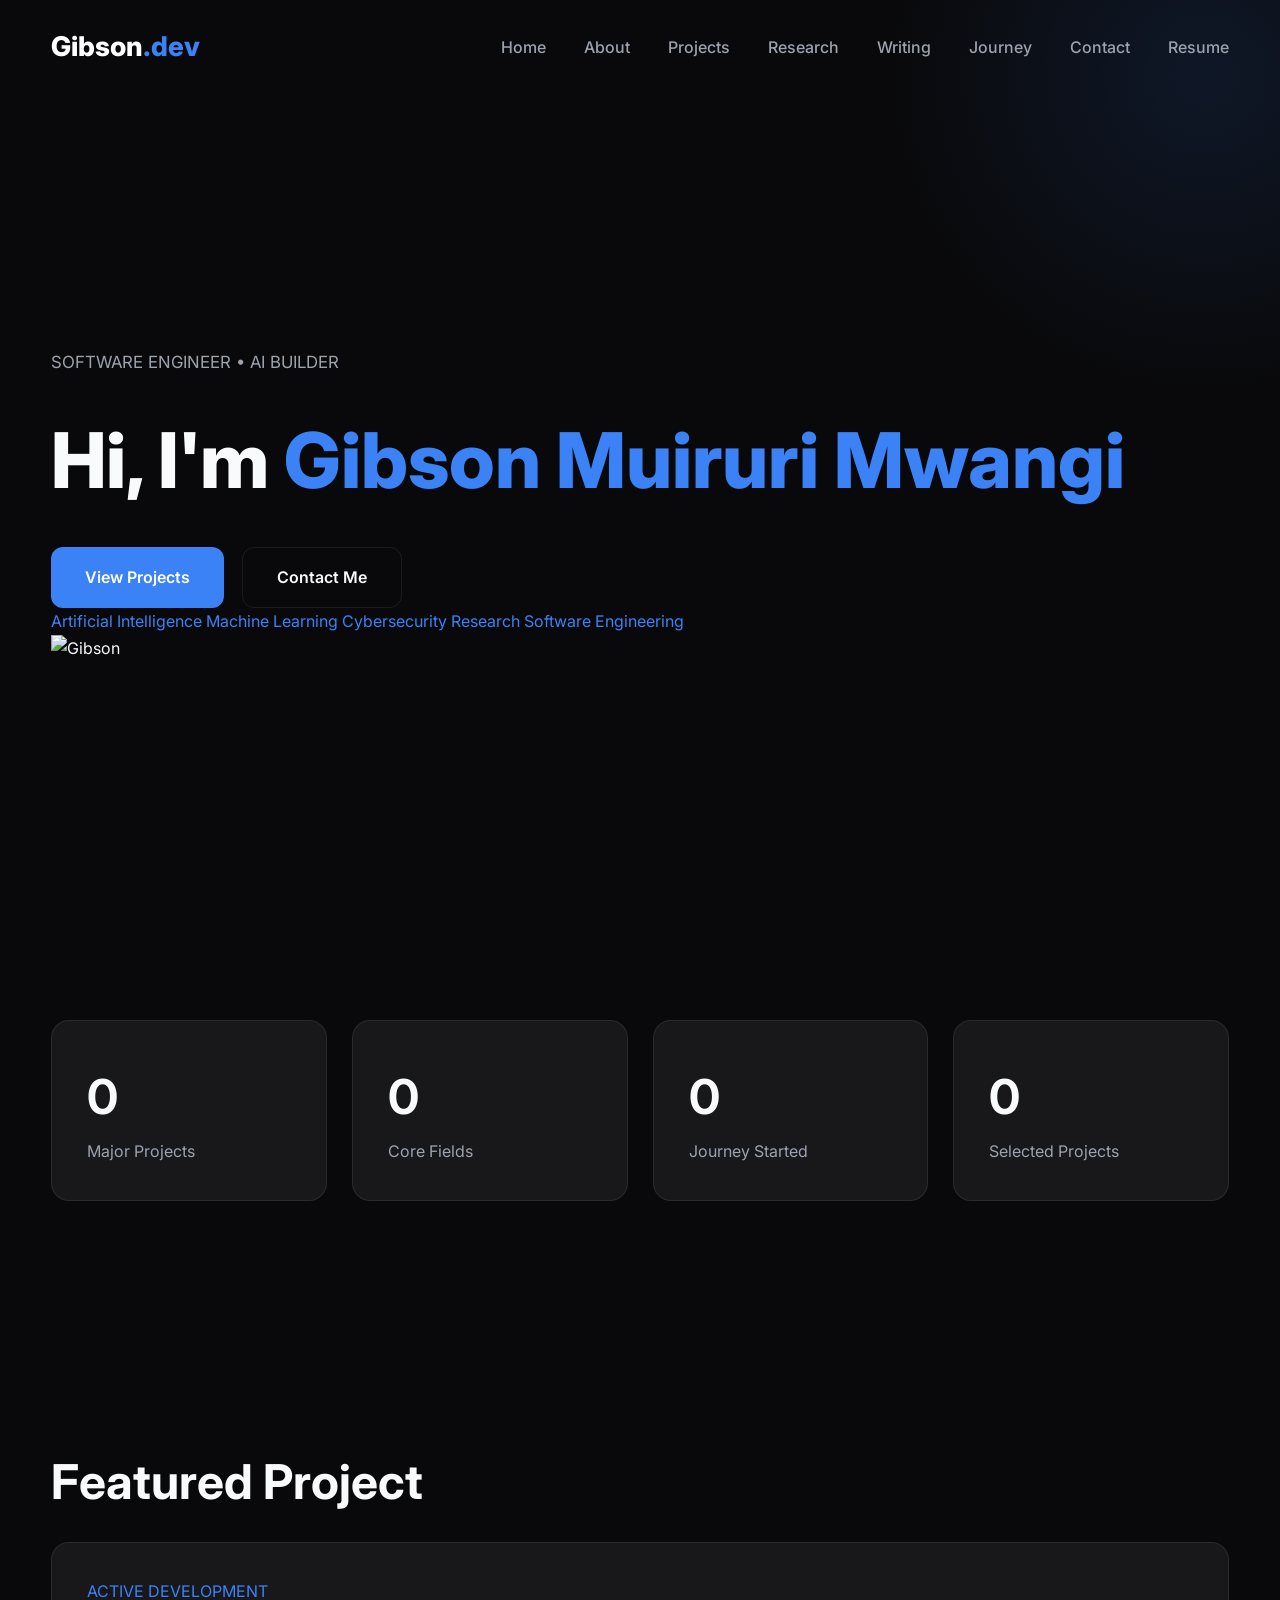
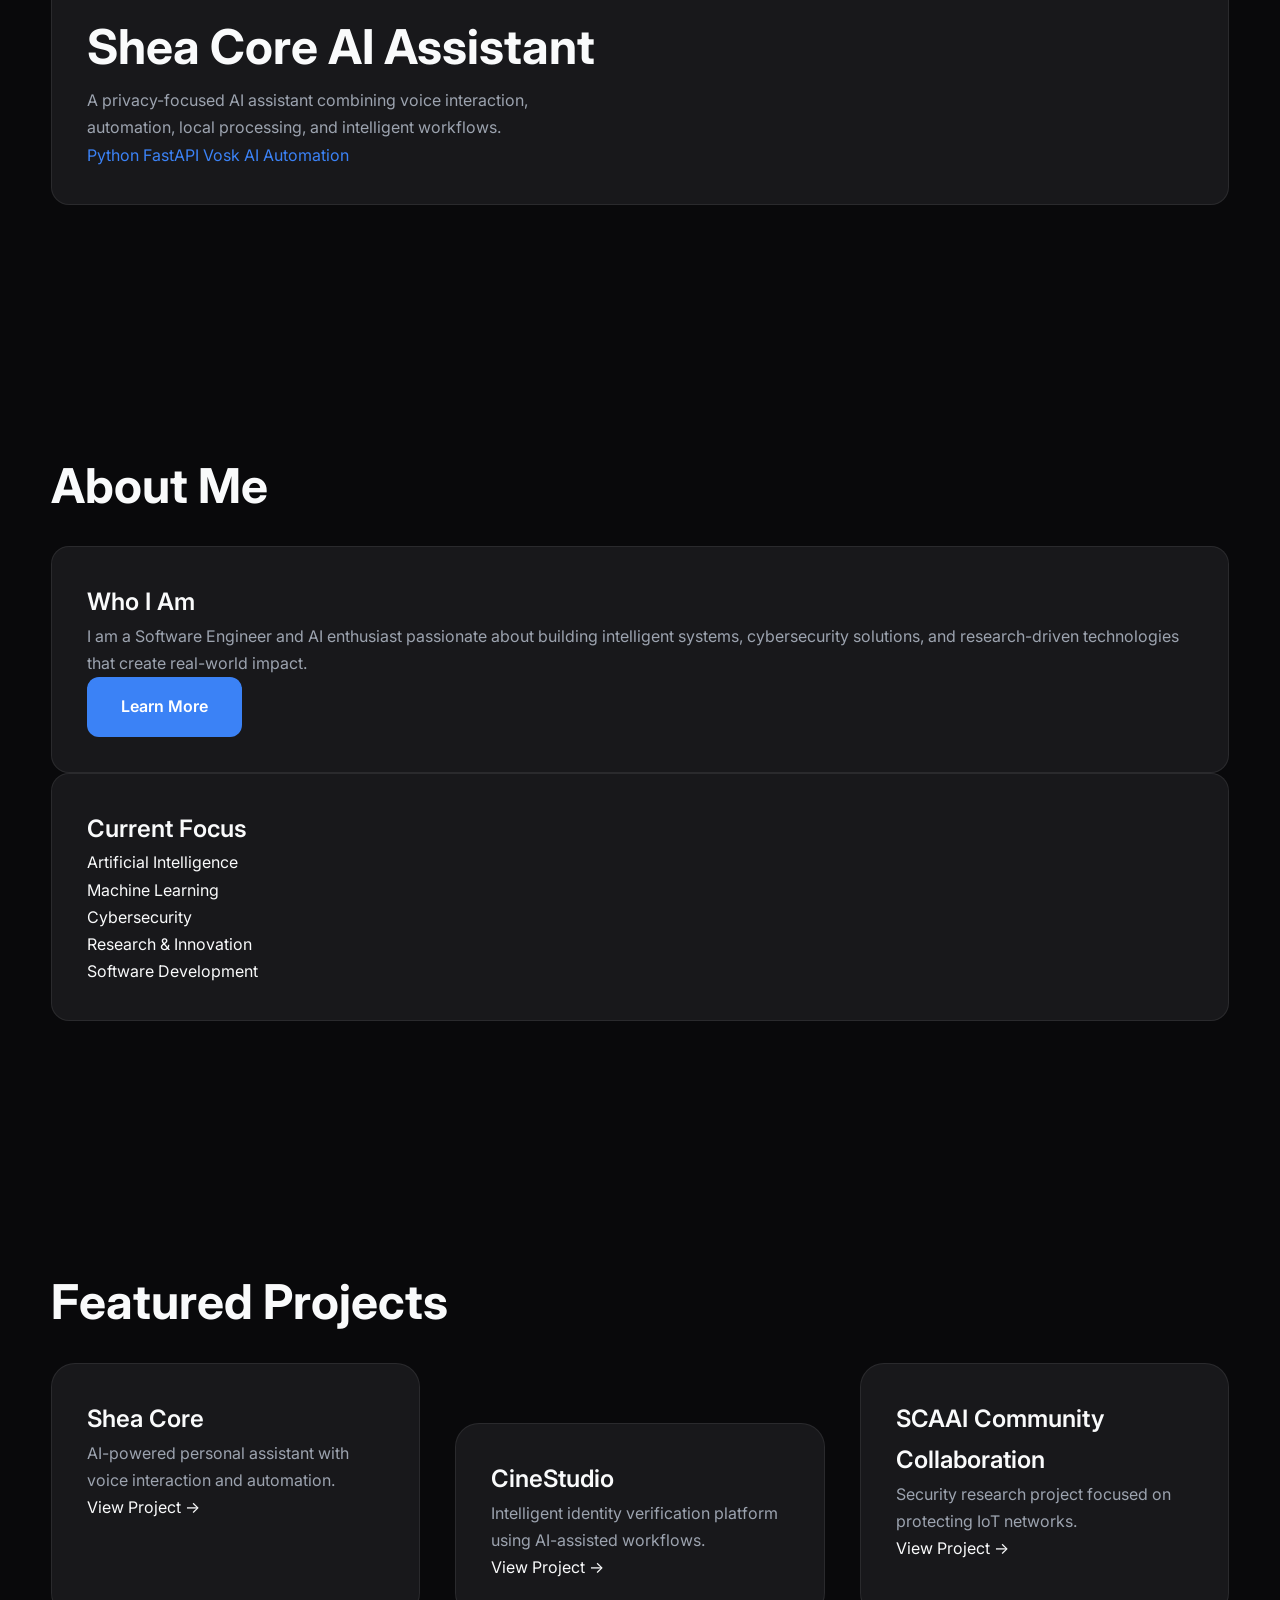
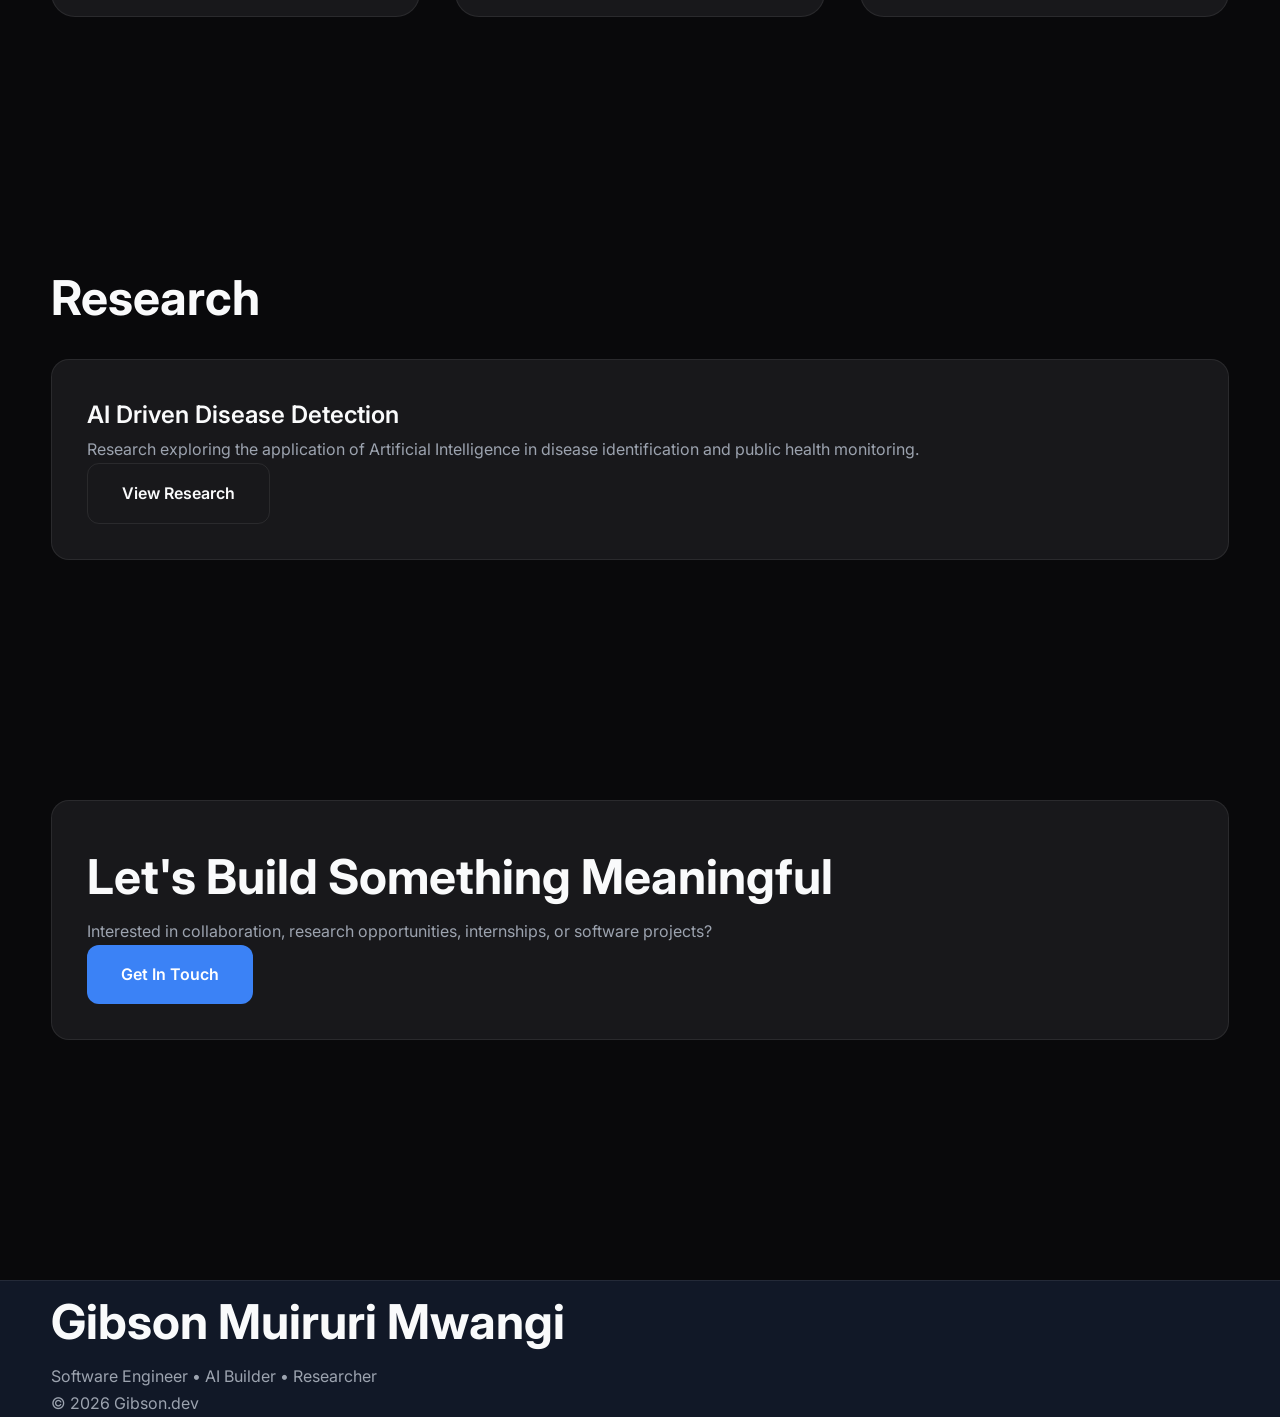
==== commit c8ff05d0: "Refresh portfolio project showcase and documentation" ====
--- a/portfolio/index.html
+++ b/portfolio/index.html
@@ -253,8 +253,13 @@
 
             <div class="card stat-card">
 
-                <h2 data-counter="8">0</h2>
-                <p>Selected Projects</p>
+                <h2 data-counter="8">
+                    0
+                </h2>
+
+                <p>
+                    Selected Projects
+                </p>
 
             </div>
 
@@ -290,7 +295,10 @@
 
                     <p>
 
-                        I’m building Shea as a user-sovereign AI agent runtime, with explicit authorization, controlled tool execution, verification, recovery, and audit trails at its core. Browser and audio capabilities are kept separate so the system can grow without compromising its foundations.
+                        A privacy-focused AI assistant
+                        combining voice interaction,
+                        automation, local processing,
+                        and intelligent workflows.
 
                     </p>
 
@@ -305,7 +313,7 @@
                         </span>
 
                         <span class="tag">
-                            Policy & Risk
+                            Vosk
                         </span>
 
                         <span class="tag">
@@ -438,8 +446,8 @@
 
                 <p>
 
-                    AI-assisted scriptwriting, storyboarding,
-                    timeline editing, and production exports.
+                    Intelligent identity verification
+                    platform using AI-assisted workflows.
 
                 </p>
 
@@ -452,7 +460,7 @@
             <div class="card project-card">
 
                 <h3>
-                    IoT DDoS Detection
+                    SCAAI Community Collaboration
                 </h3>
 
                 <p>
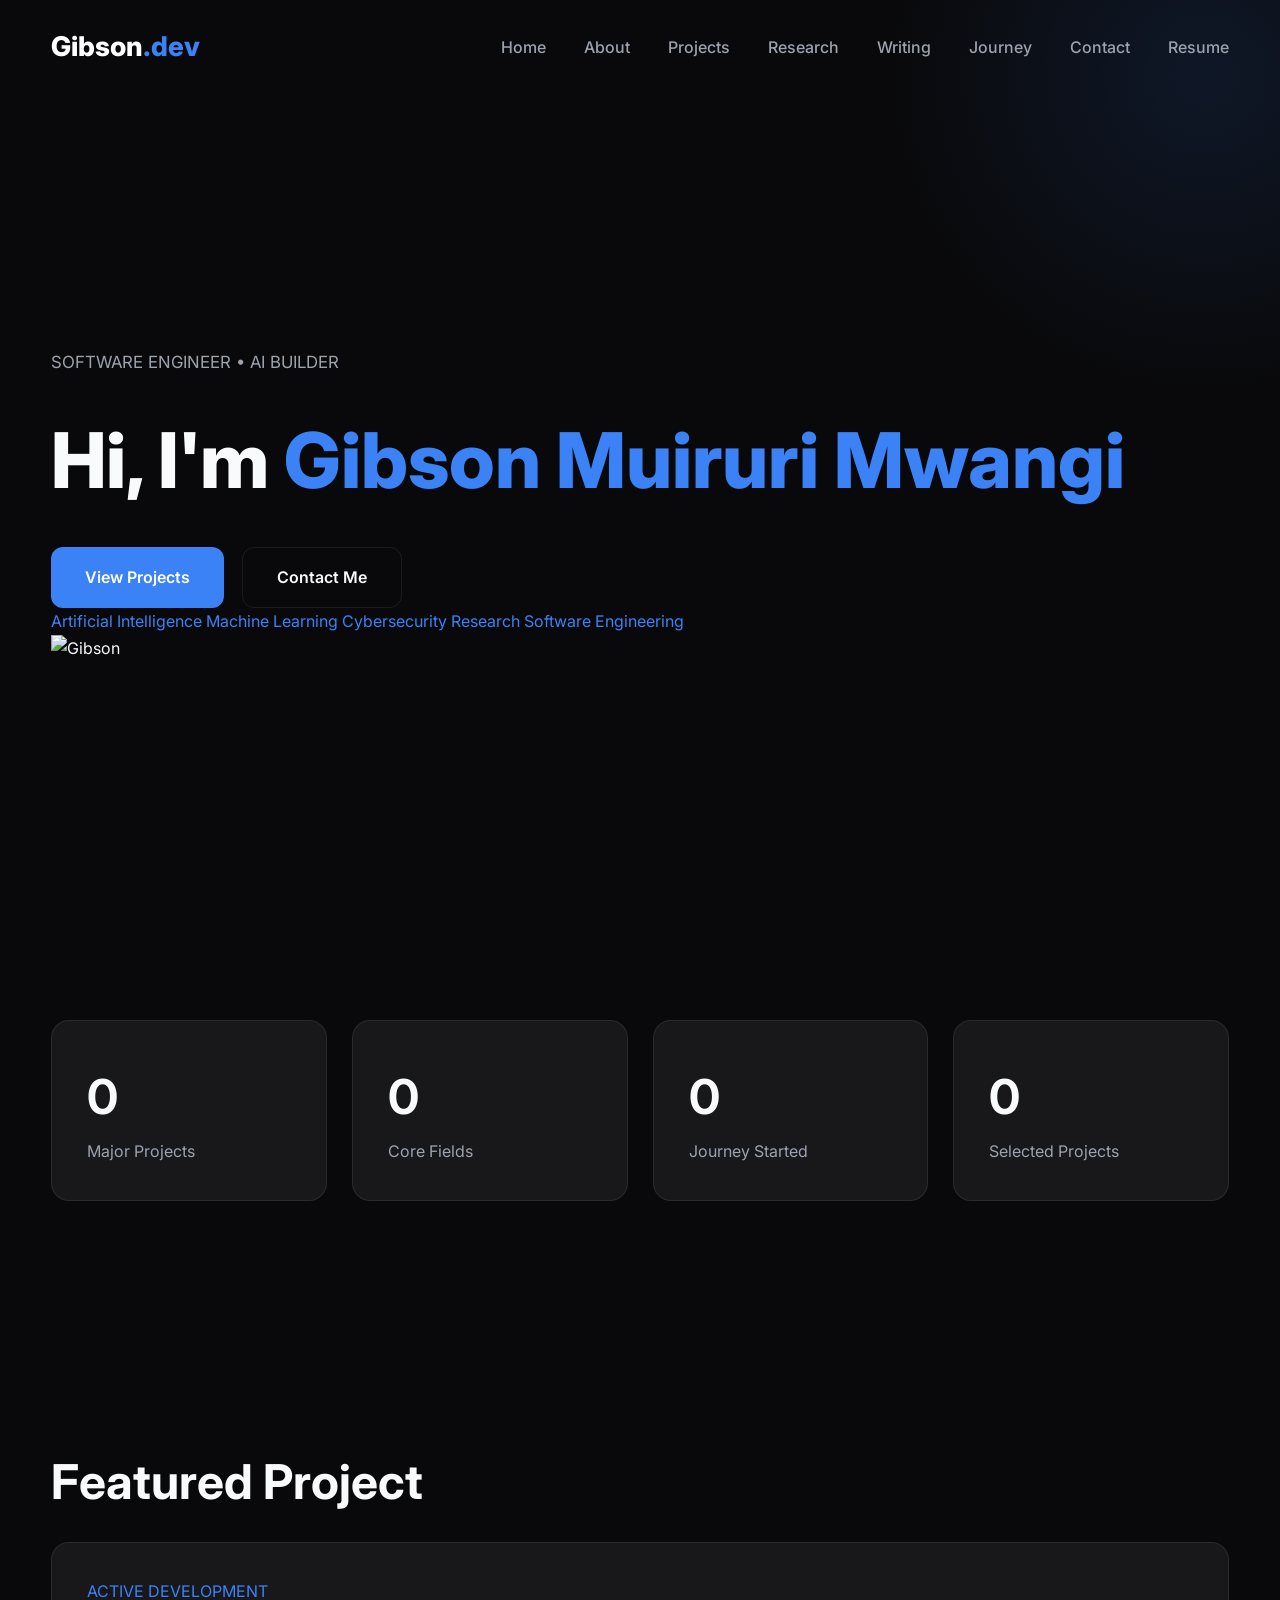
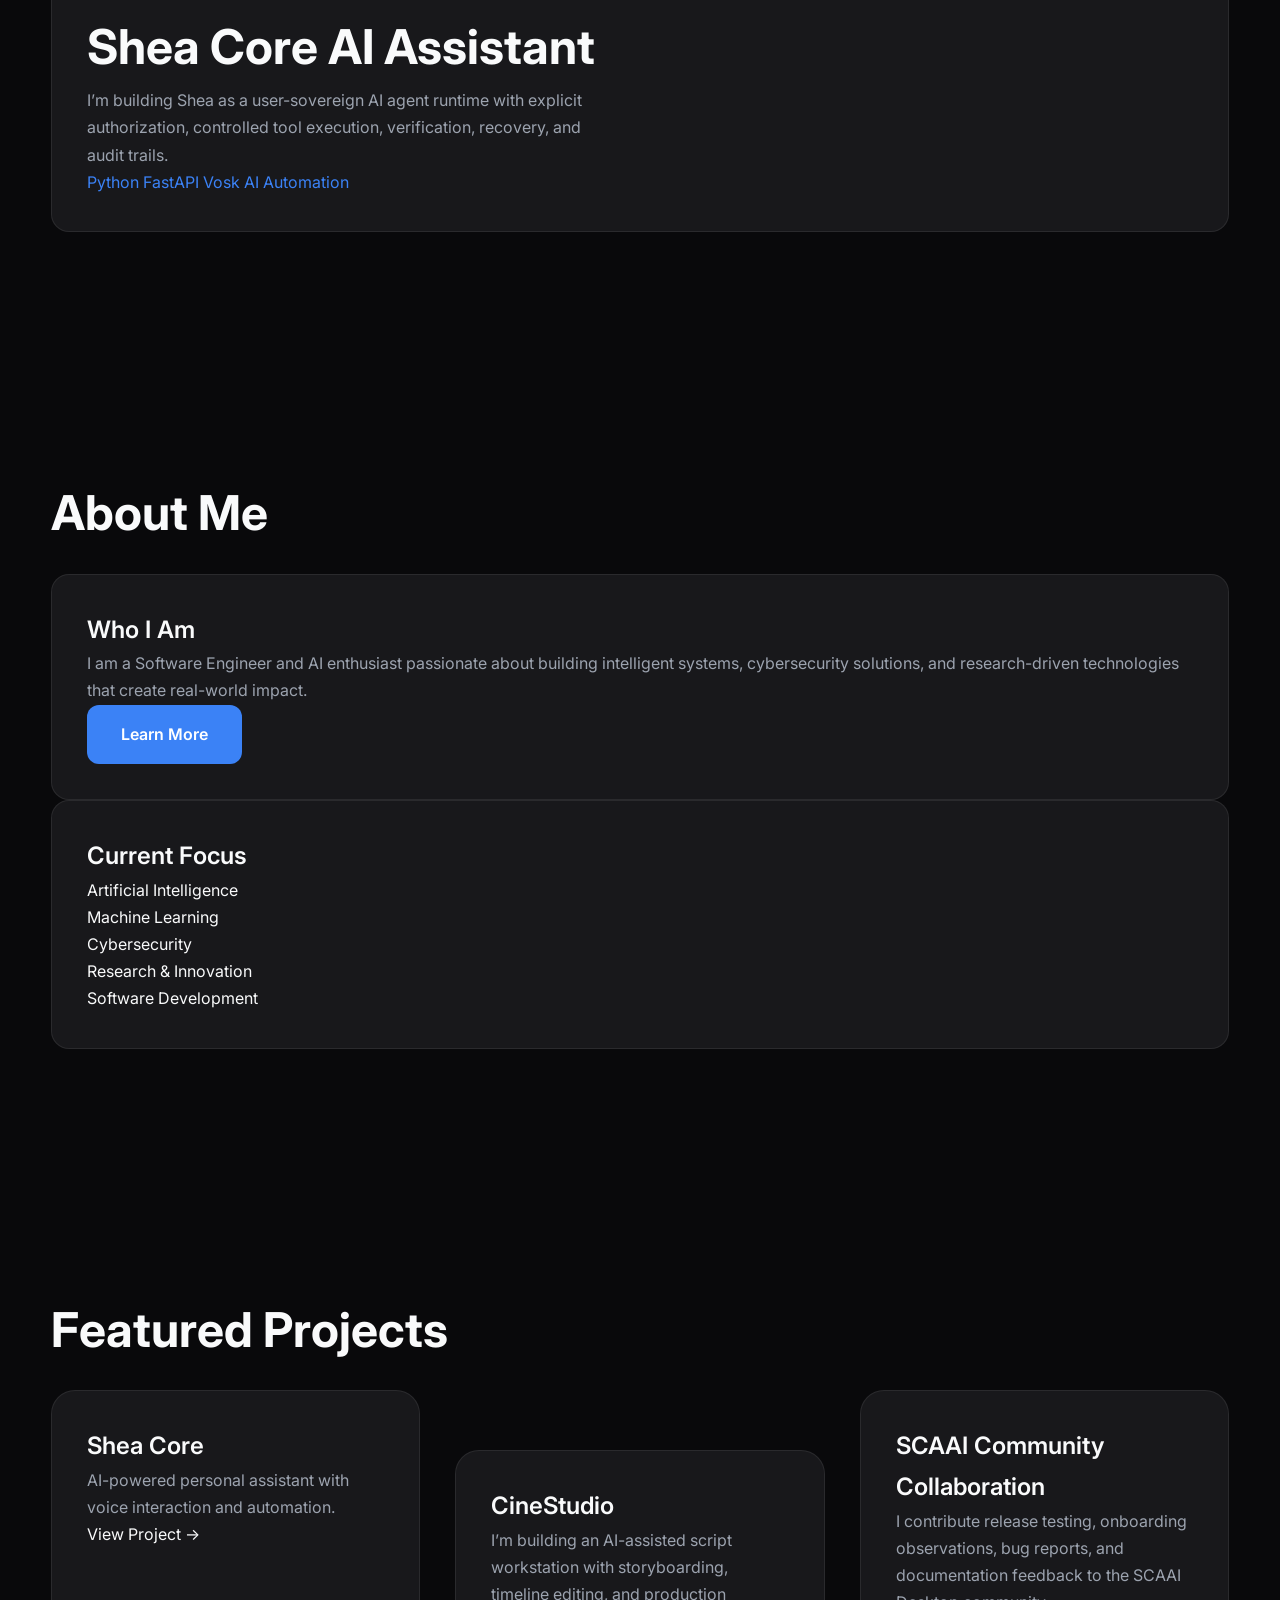
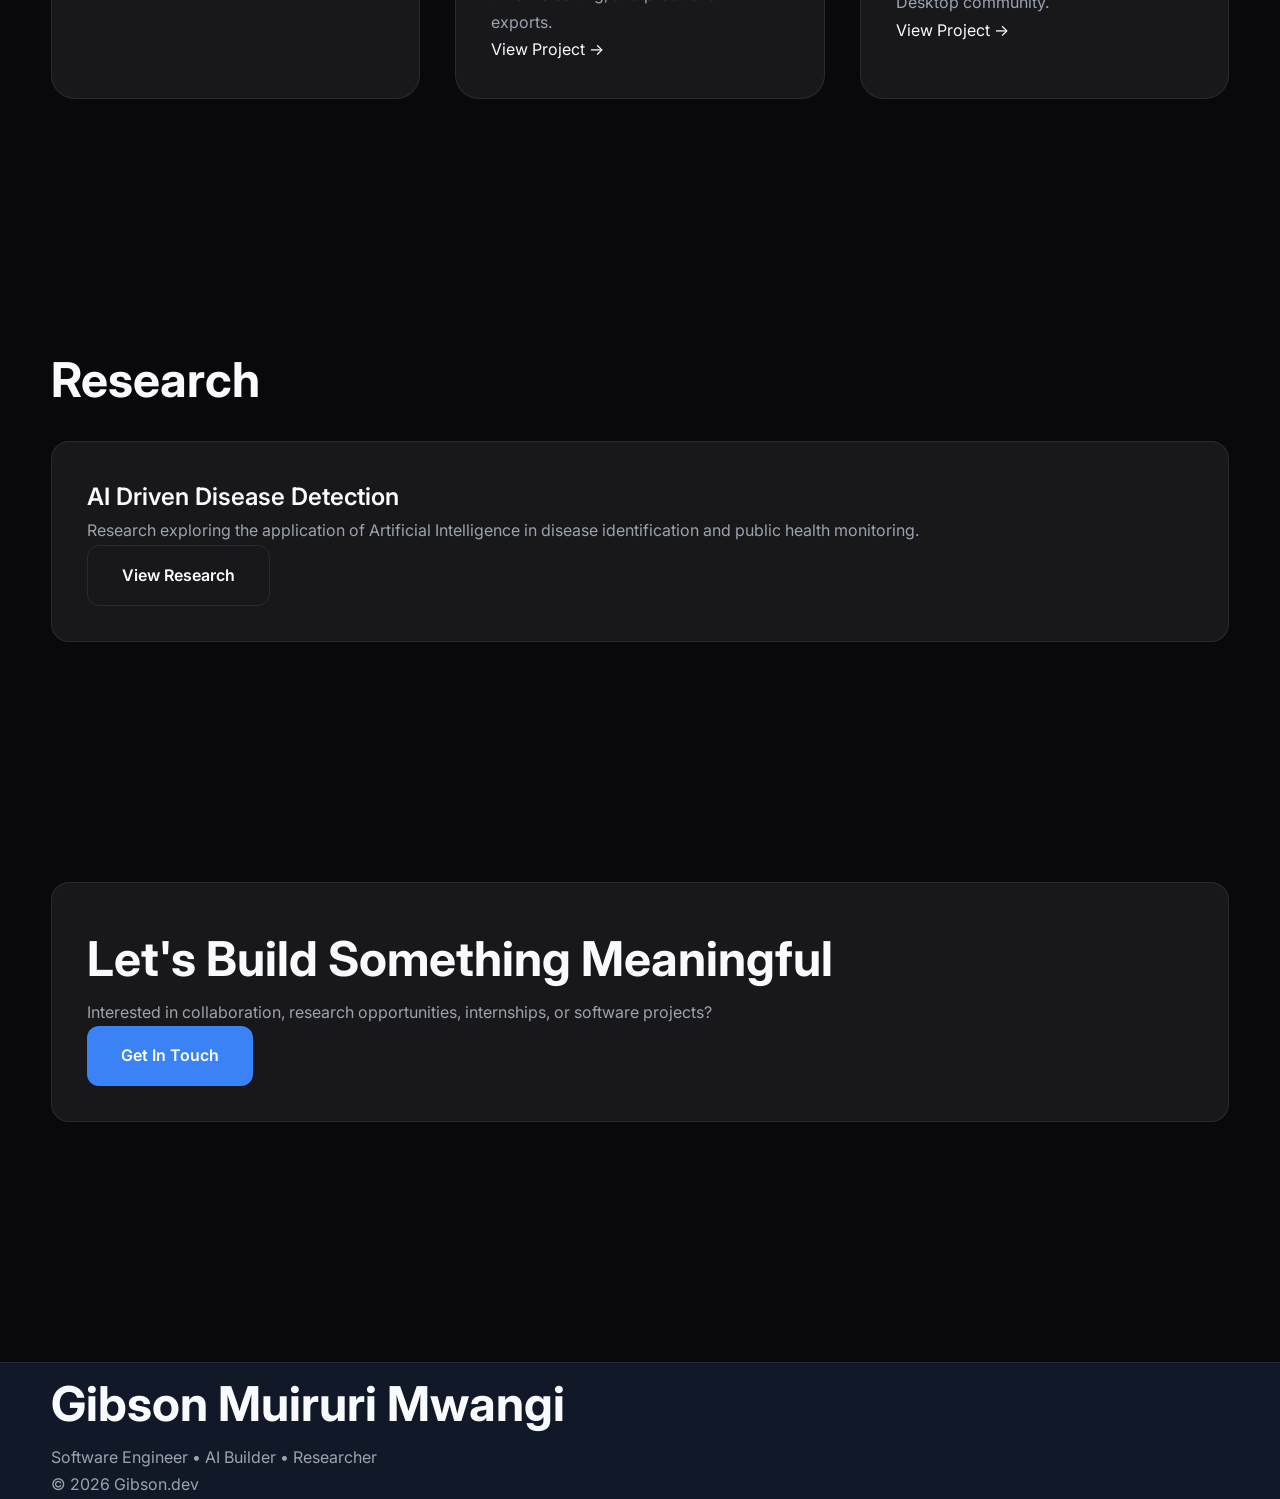
==== commit e5f457af: "Correct homepage project descriptions to first person" ====
--- a/portfolio/index.html
+++ b/portfolio/index.html
@@ -295,10 +295,7 @@
 
                     <p>
 
-                        A privacy-focused AI assistant
-                        combining voice interaction,
-                        automation, local processing,
-                        and intelligent workflows.
+                        I’m building Shea as a user-sovereign AI agent runtime with explicit authorization, controlled tool execution, verification, recovery, and audit trails.
 
                     </p>
 
@@ -446,8 +443,7 @@
 
                 <p>
 
-                    Intelligent identity verification
-                    platform using AI-assisted workflows.
+                    I’m building an AI-assisted script workstation with storyboarding, timeline editing, and production exports.
 
                 </p>
 
@@ -465,8 +461,7 @@
 
                 <p>
 
-                    Security research project focused on
-                    protecting IoT networks.
+                    I contribute release testing, onboarding observations, bug reports, and documentation feedback to the SCAAI Desktop community.
 
                 </p>
 
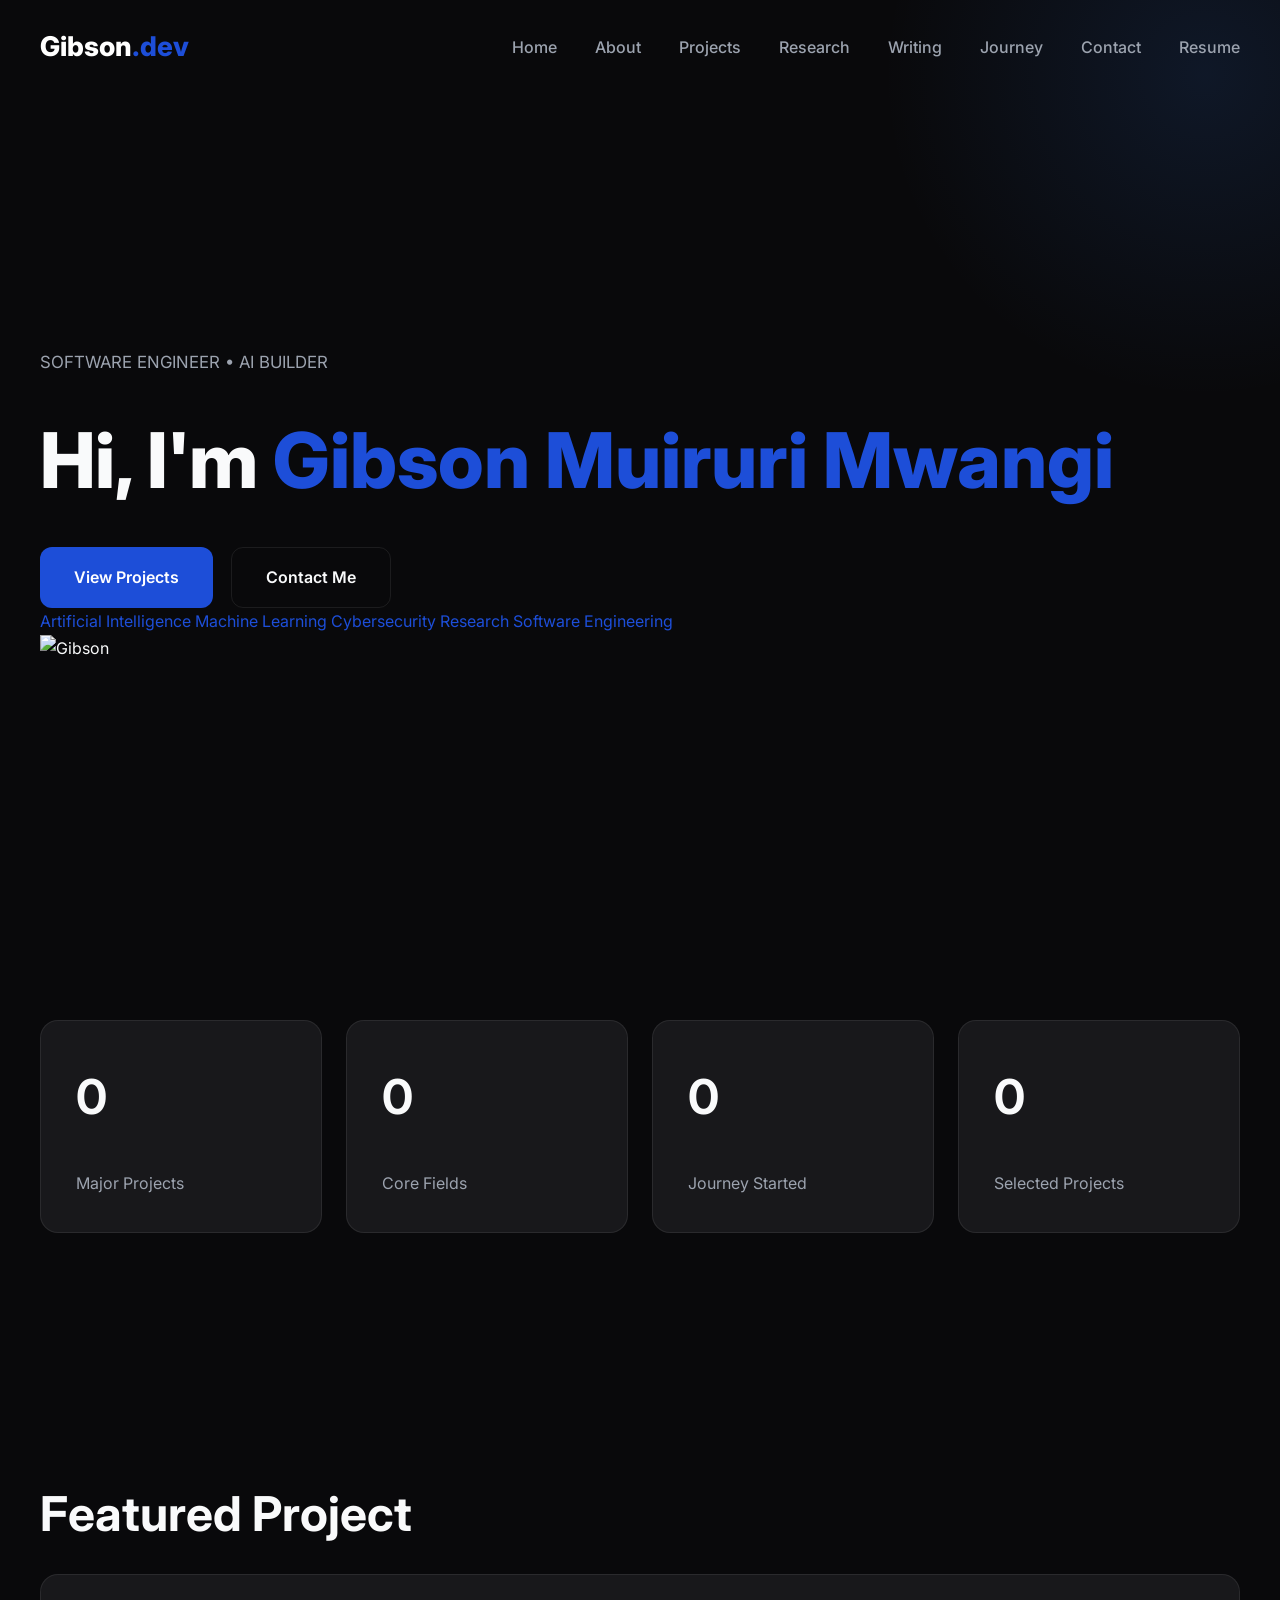
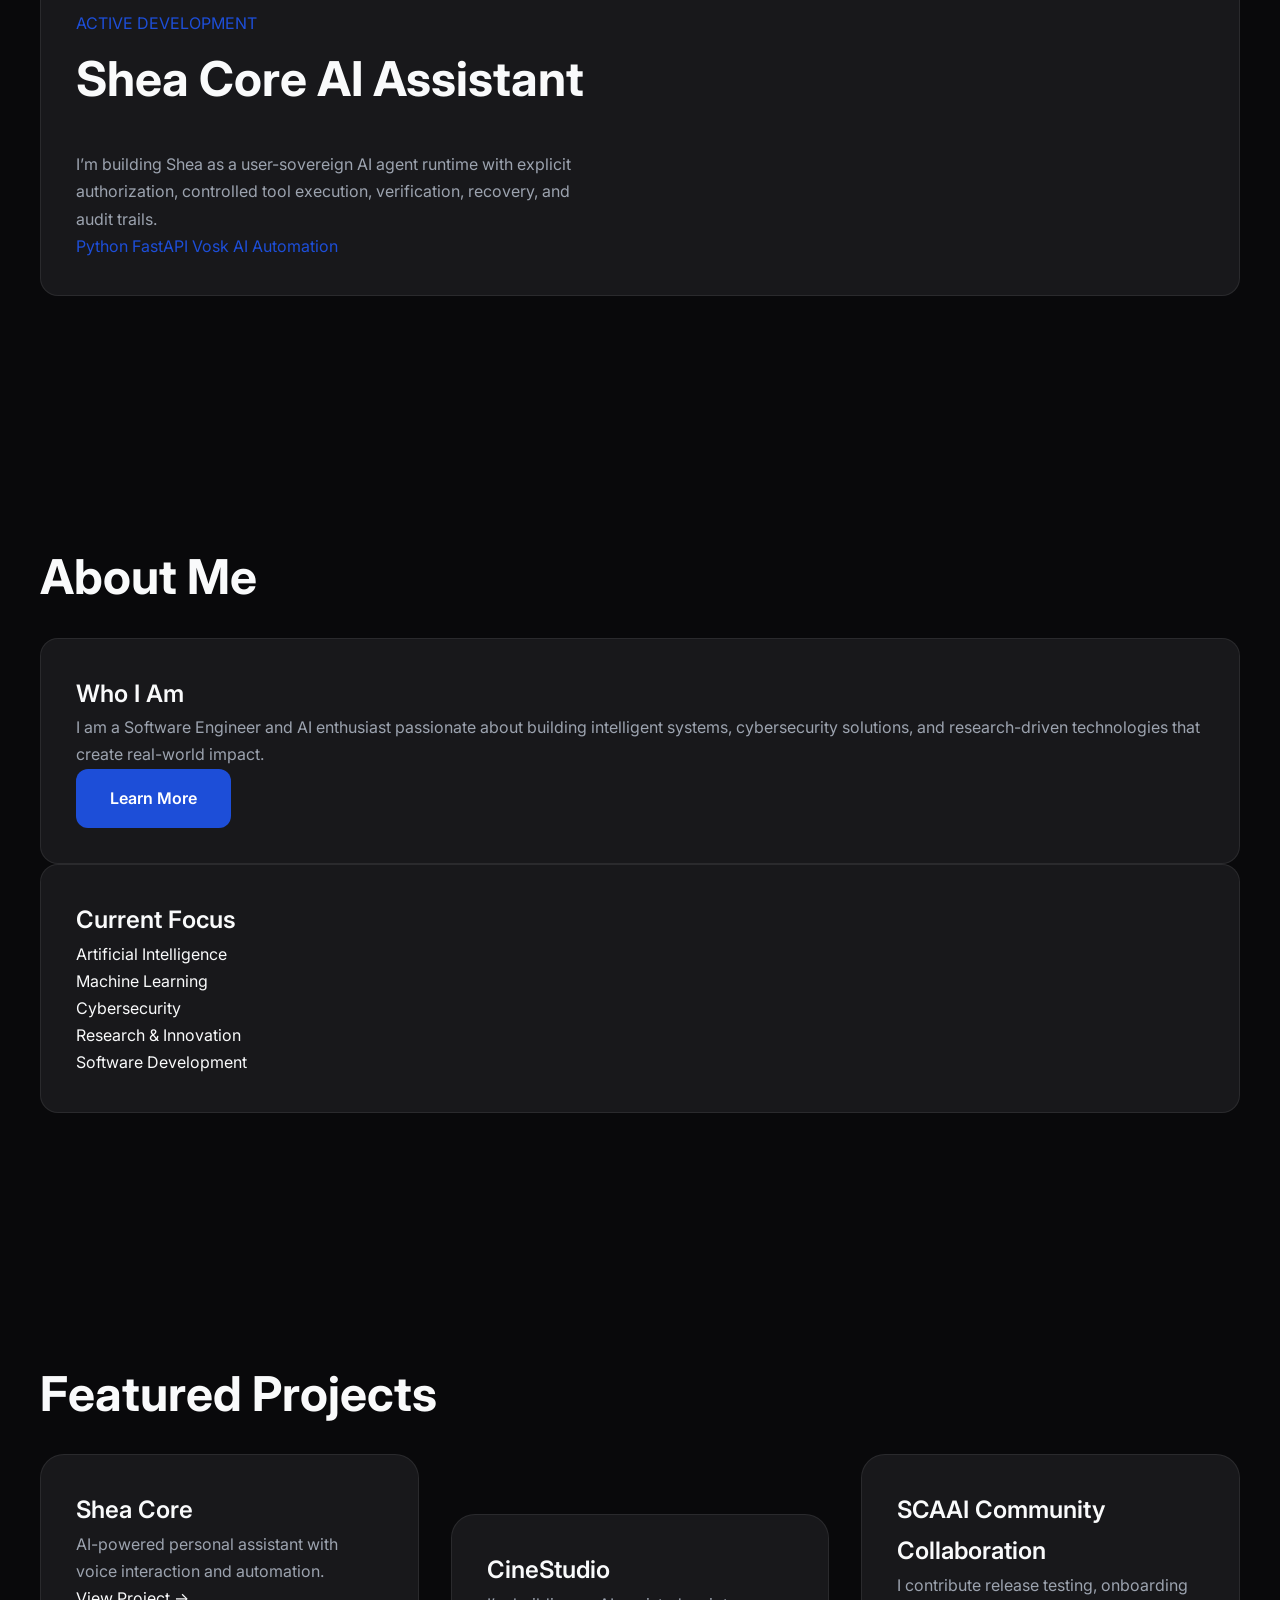
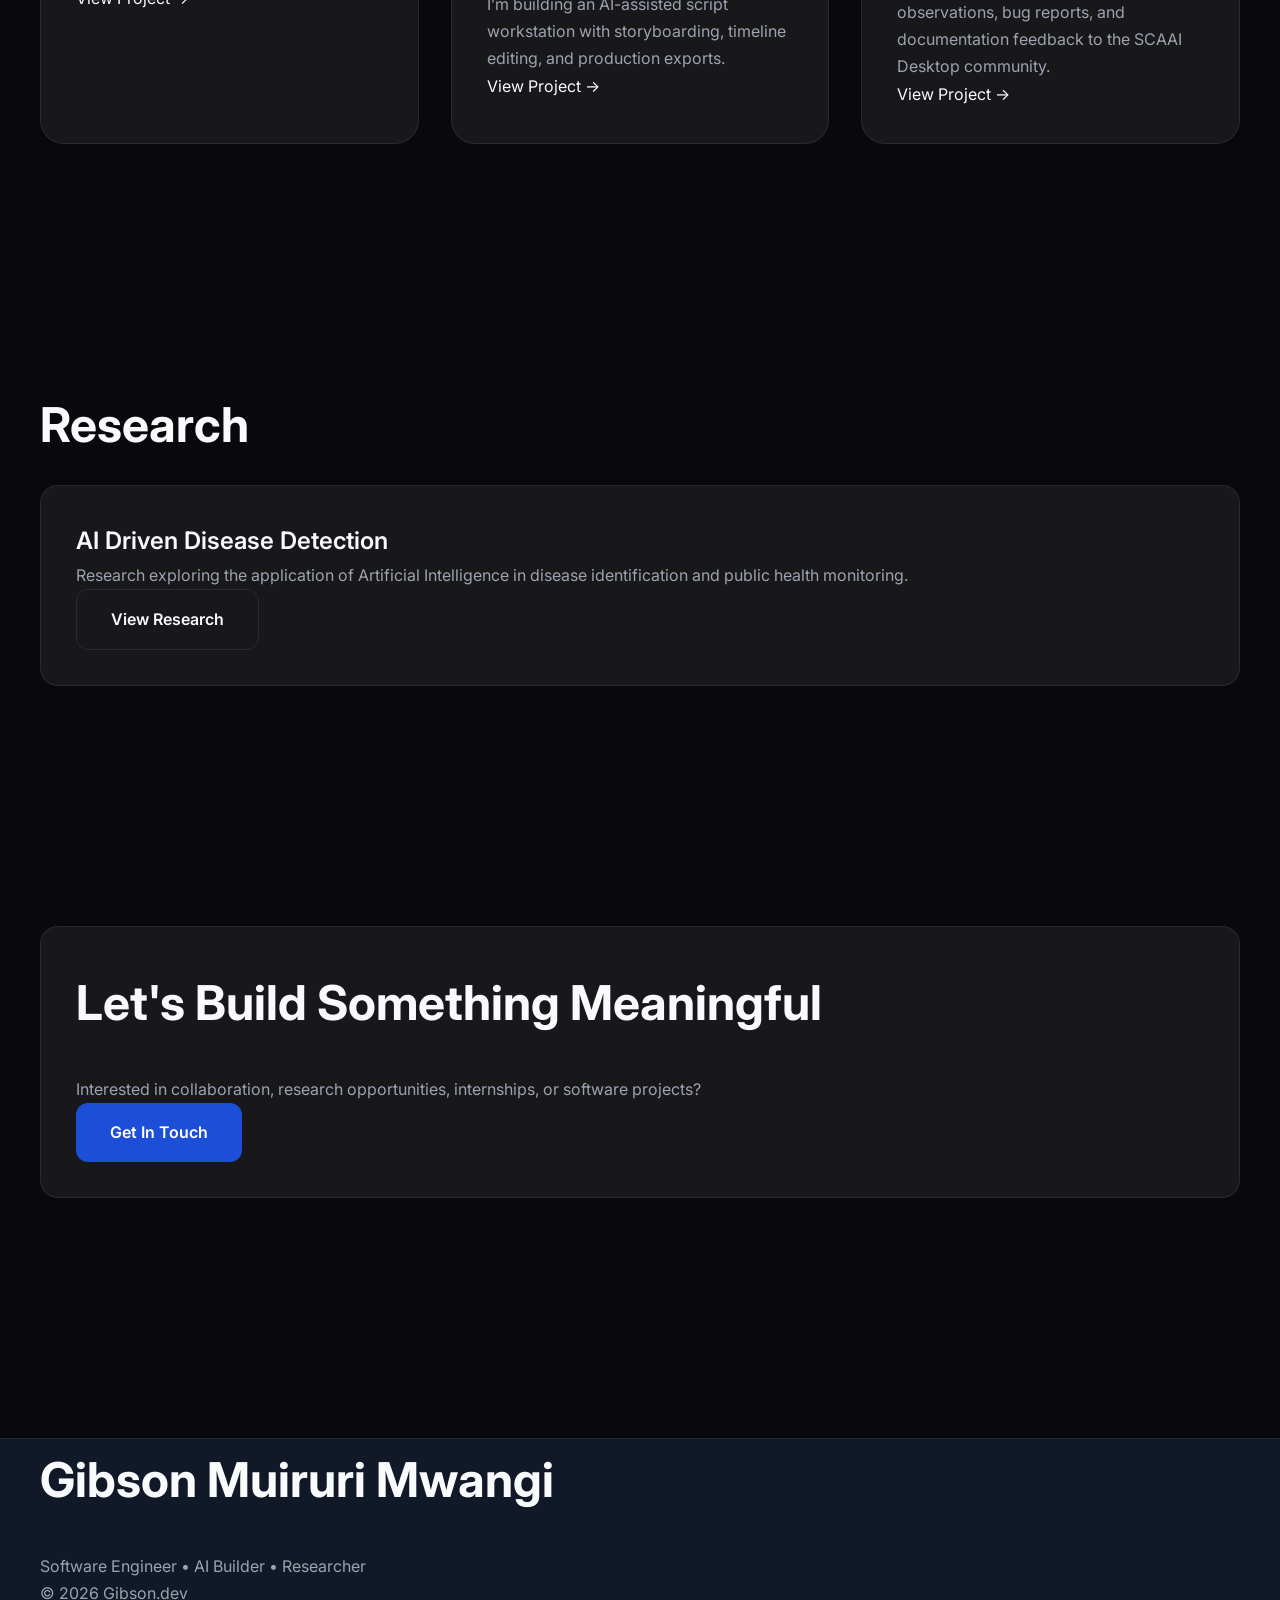
==== commit 34e8779d: "Refine portfolio accessibility and remove interactive motion effects" ====
--- a/portfolio/index.html
+++ b/portfolio/index.html
@@ -12,6 +12,8 @@
     <title>
         Gibson Muiruri Mwangi
     </title>
+
+    <meta name="description" content="Software engineer building AI systems, cybersecurity tools, and research-driven software. Explore my projects, work, and technical interests.">
 
     <link
         rel="preconnect"
@@ -26,7 +28,7 @@
         href="https://fonts.googleapis.com/css2?family=Inter:wght@300;400;500;600;700;800&display=swap"
         rel="stylesheet">
 
-    <link href="https://fonts.googleapis.com/css2?family=Playfair+Display:wght@600;700&display=swap" rel="stylesheet">    
+    <link href="https://fonts.googleapis.com/css2?family=Playfair+Display:wght@600;700&display=swap&display=swap" rel="stylesheet">    
 
     <link
         rel="stylesheet"
@@ -82,9 +84,9 @@
 
             <ul class="nav-links">
 
-                <li><a href="index.html">Home</a></li>
+                <li><a href="index.html" class="active" aria-current="page">Home</a></li>
                 <li><a href="about.html">About</a></li>
-                <li><a href="projects.html" class="active">Projects</a></li>
+                <li><a href="projects.html">Projects</a></li>
                 <li><a href="research.html">Research</a></li>
                 <li><a href="writing.html">Writing</a></li>
                 <li><a href="journey.html">Journey</a></li>
@@ -119,7 +121,9 @@
 
     </div>
 
-   <section class="hero split-hero">
+   <main id="main-content">
+
+    <section class="hero split-hero">
 
     <div class="container">
 
@@ -546,7 +550,9 @@
 
 </section>
 
-   <footer>
+   </main>
+
+    <footer>
 
         <div class="container">
 
--- a/portfolio/assets/css/style.css
+++ b/portfolio/assets/css/style.css
@@ -9,8 +9,8 @@
 
 :root{
 
-    --primary:#3B82F6;
-    --primary-dark:#2563EB;
+    --primary:#1D4ED8;
+    --primary-dark:#1E40AF;
 
     --accent:#D97706;
 
@@ -40,7 +40,7 @@
 
     --radius:18px;
 
-    --container:1280px;
+    --container:1200px;
 
 }
 
@@ -2408,4 +2408,114 @@
 
     -webkit-text-fill-color:transparent;
 
-}+}
+
+/*==================================================
+ACCESSIBILITY, RESPONSIVE RHYTHM & STATIC INTERACTIONS
+==================================================*/
+
+.container,
+.nav-container {
+    width: min(var(--container), calc(100% - 3rem));
+    margin-inline: auto;
+}
+
+.grid {
+    gap: 2rem;
+}
+
+.stats-grid {
+    gap: 1.5rem;
+}
+
+h2 {
+    margin-bottom: 2rem;
+}
+
+.section {
+    padding-block: 7.5rem;
+}
+
+/* Hover may change colour, but it must not move or resize the layout. */
+*:hover {
+    transform: none !important;
+}
+
+.card:hover,
+.project-card:hover,
+.article:hover,
+.research-card:hover,
+.stat:hover,
+.feature:hover,
+.timeline-card:hover,
+.contact-card:hover,
+.hero-photo img:hover,
+.hero-social a:hover,
+.project-image:hover img,
+.project-card:hover .project-image img,
+.article:hover img,
+.image-frame:hover img,
+#backToTop:hover {
+    transform: none !important;
+}
+
+/* Keep button geometry stable while it is pressed or focused. */
+.btn,
+button,
+[role="button"] {
+    transform: none;
+}
+
+.btn:hover,
+.btn:active,
+.btn:focus,
+button:hover,
+button:active,
+button:focus,
+[role="button"]:hover,
+[role="button"]:active,
+[role="button"]:focus {
+    transform: none !important;
+    scale: 1 !important;
+}
+
+.btn:active,
+button:active,
+[role="button"]:active {
+    animation: none !important;
+}
+
+.btn:focus-visible,
+button:focus-visible,
+a:focus-visible,
+input:focus-visible,
+textarea:focus-visible {
+    outline: 3px solid #93C5FD;
+    outline-offset: 3px;
+}
+
+@media (max-width: 768px) {
+    .container,
+    .nav-container {
+        width: calc(100% - 2rem);
+    }
+
+    .section {
+        padding-block: 3.75rem;
+    }
+
+    h2 {
+        margin-bottom: 1.5rem;
+    }
+}
+
+@media (prefers-reduced-motion: reduce) {
+    *,
+    *::before,
+    *::after {
+        scroll-behavior: auto !important;
+        animation-duration: 0.01ms !important;
+        animation-iteration-count: 1 !important;
+        transition-duration: 0.01ms !important;
+    }
+}
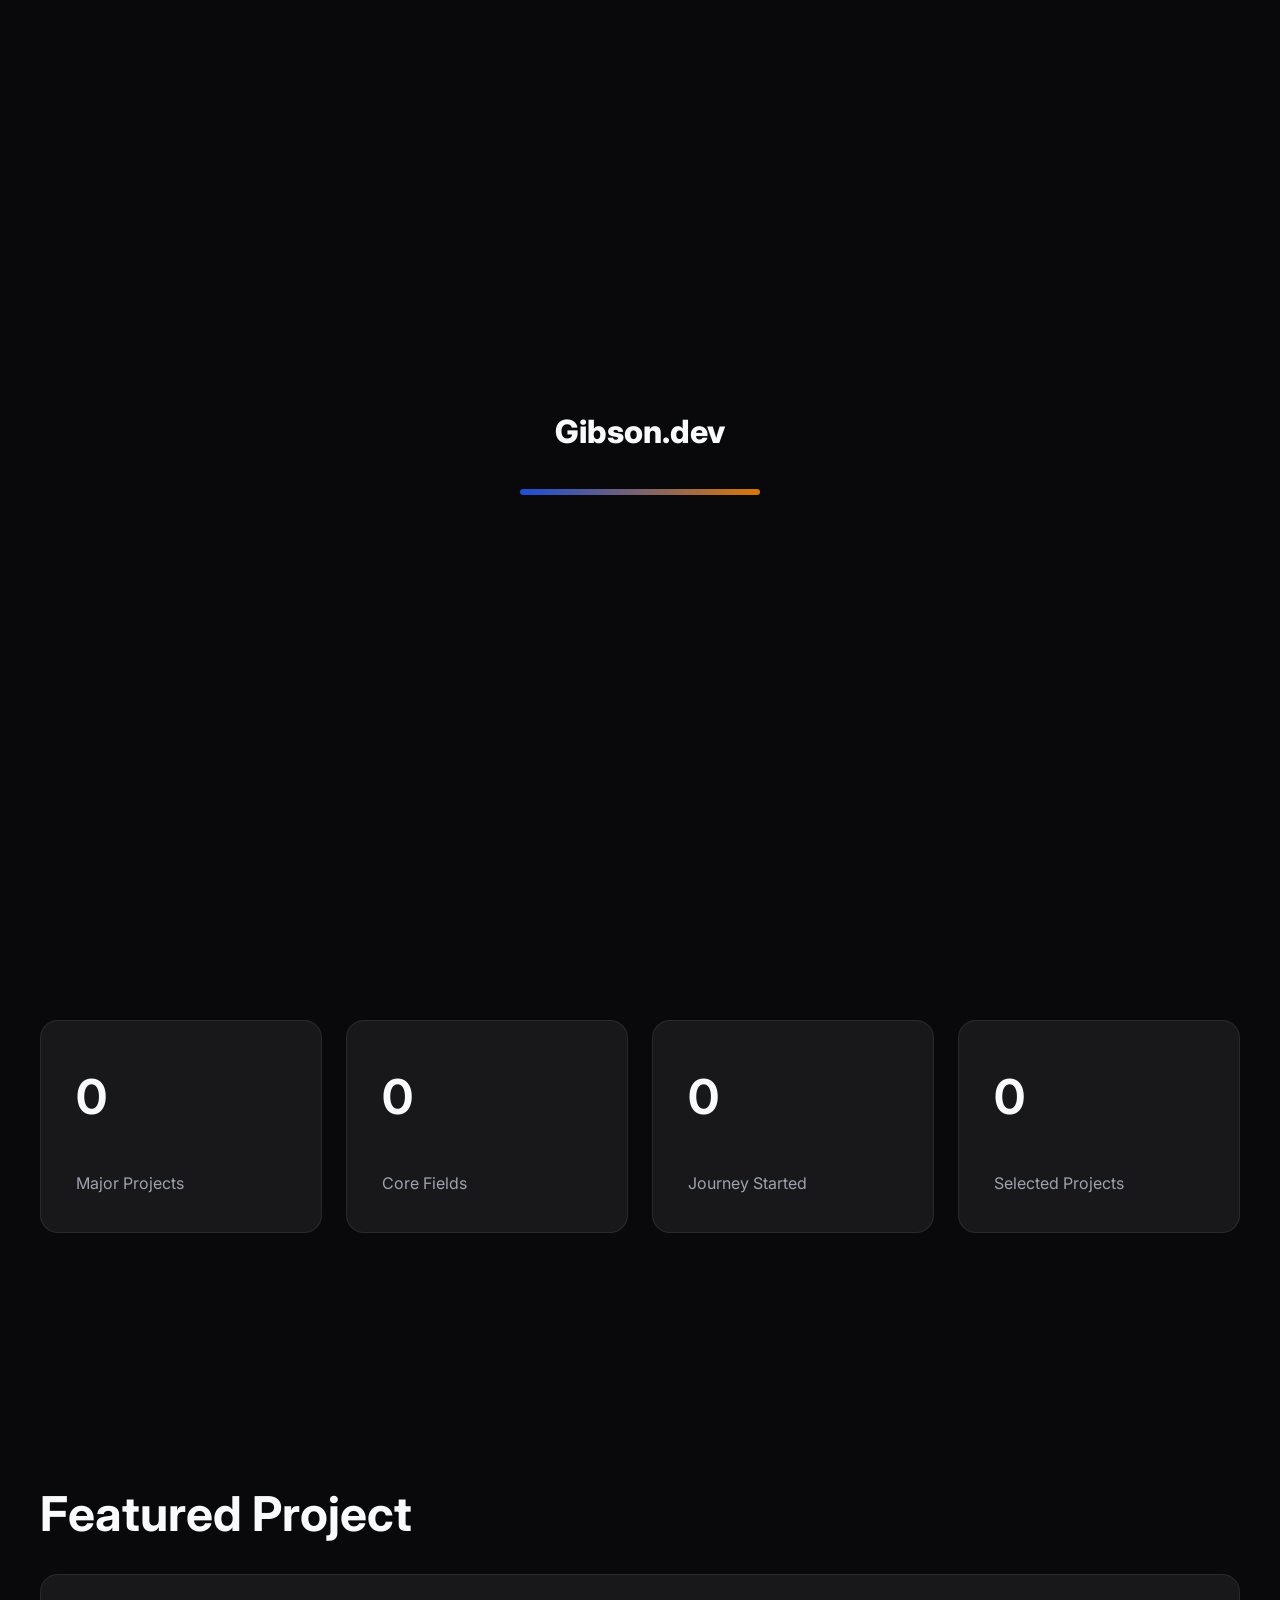
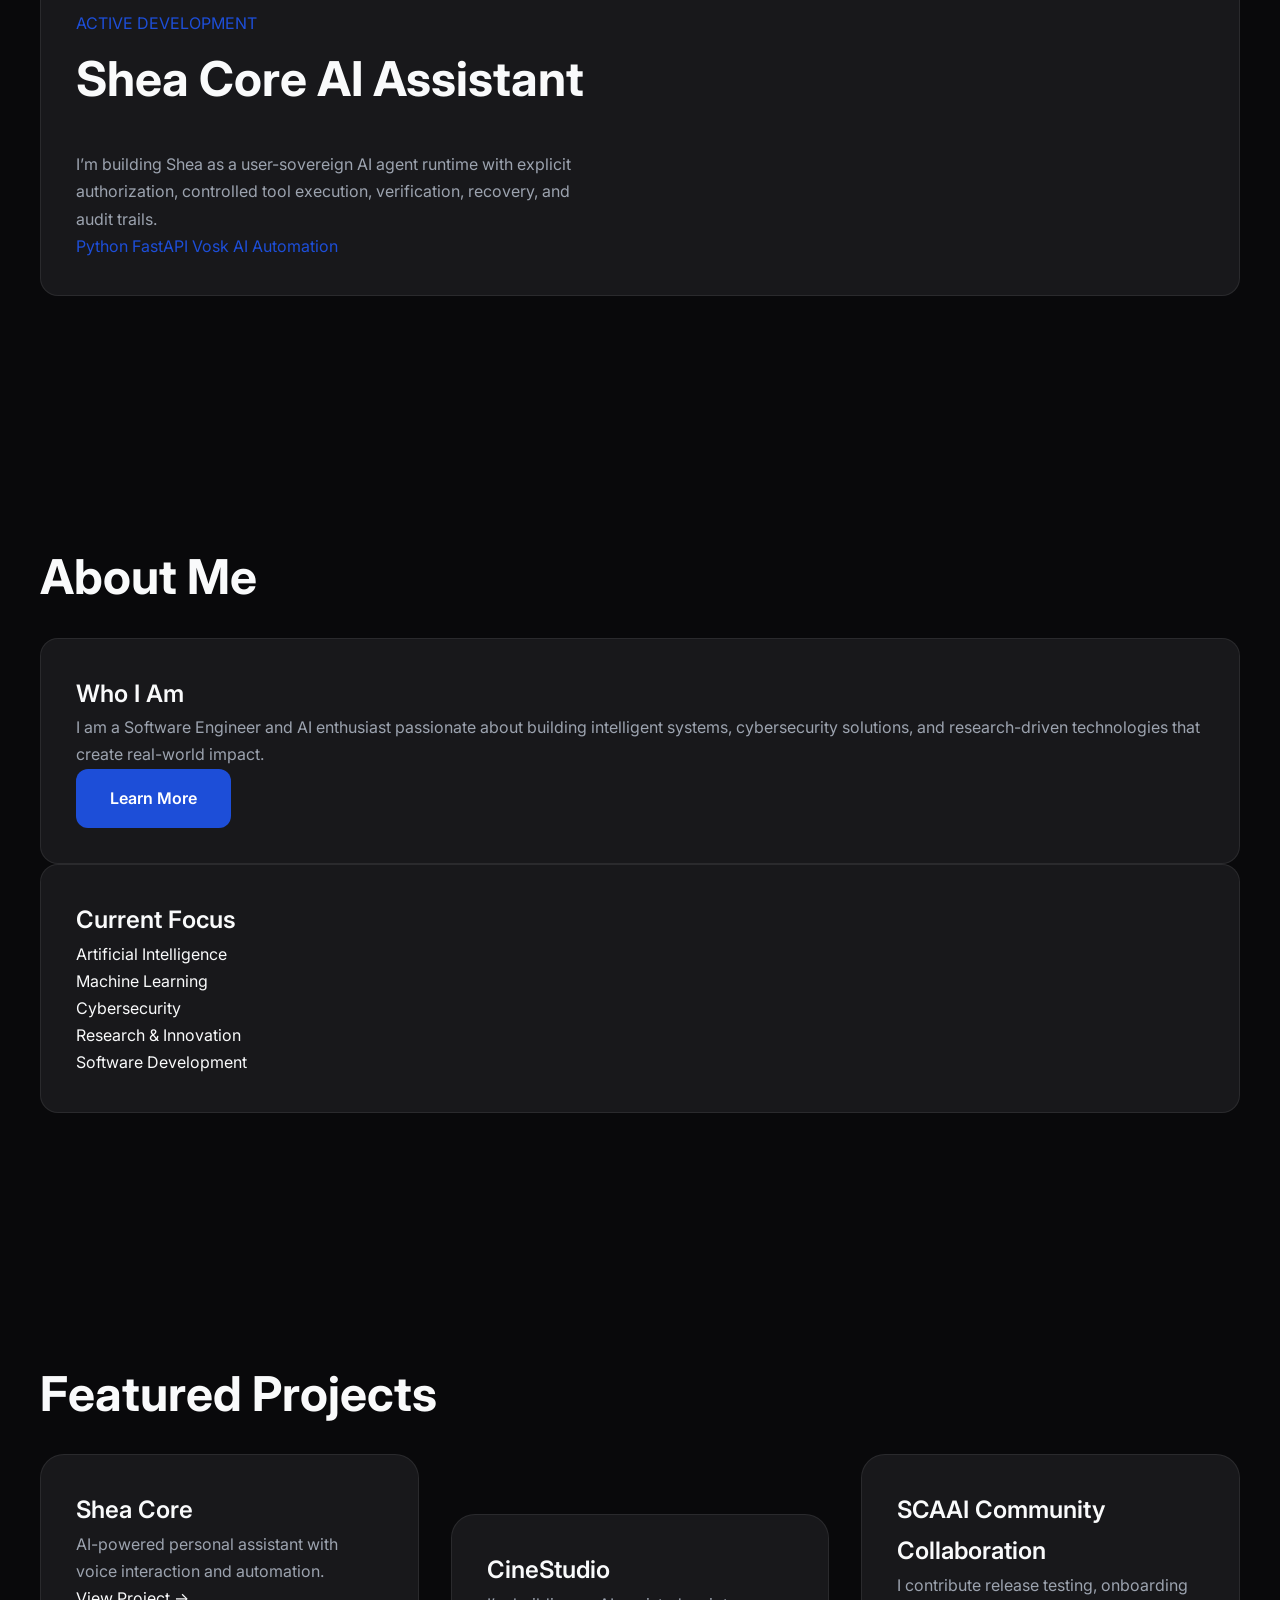
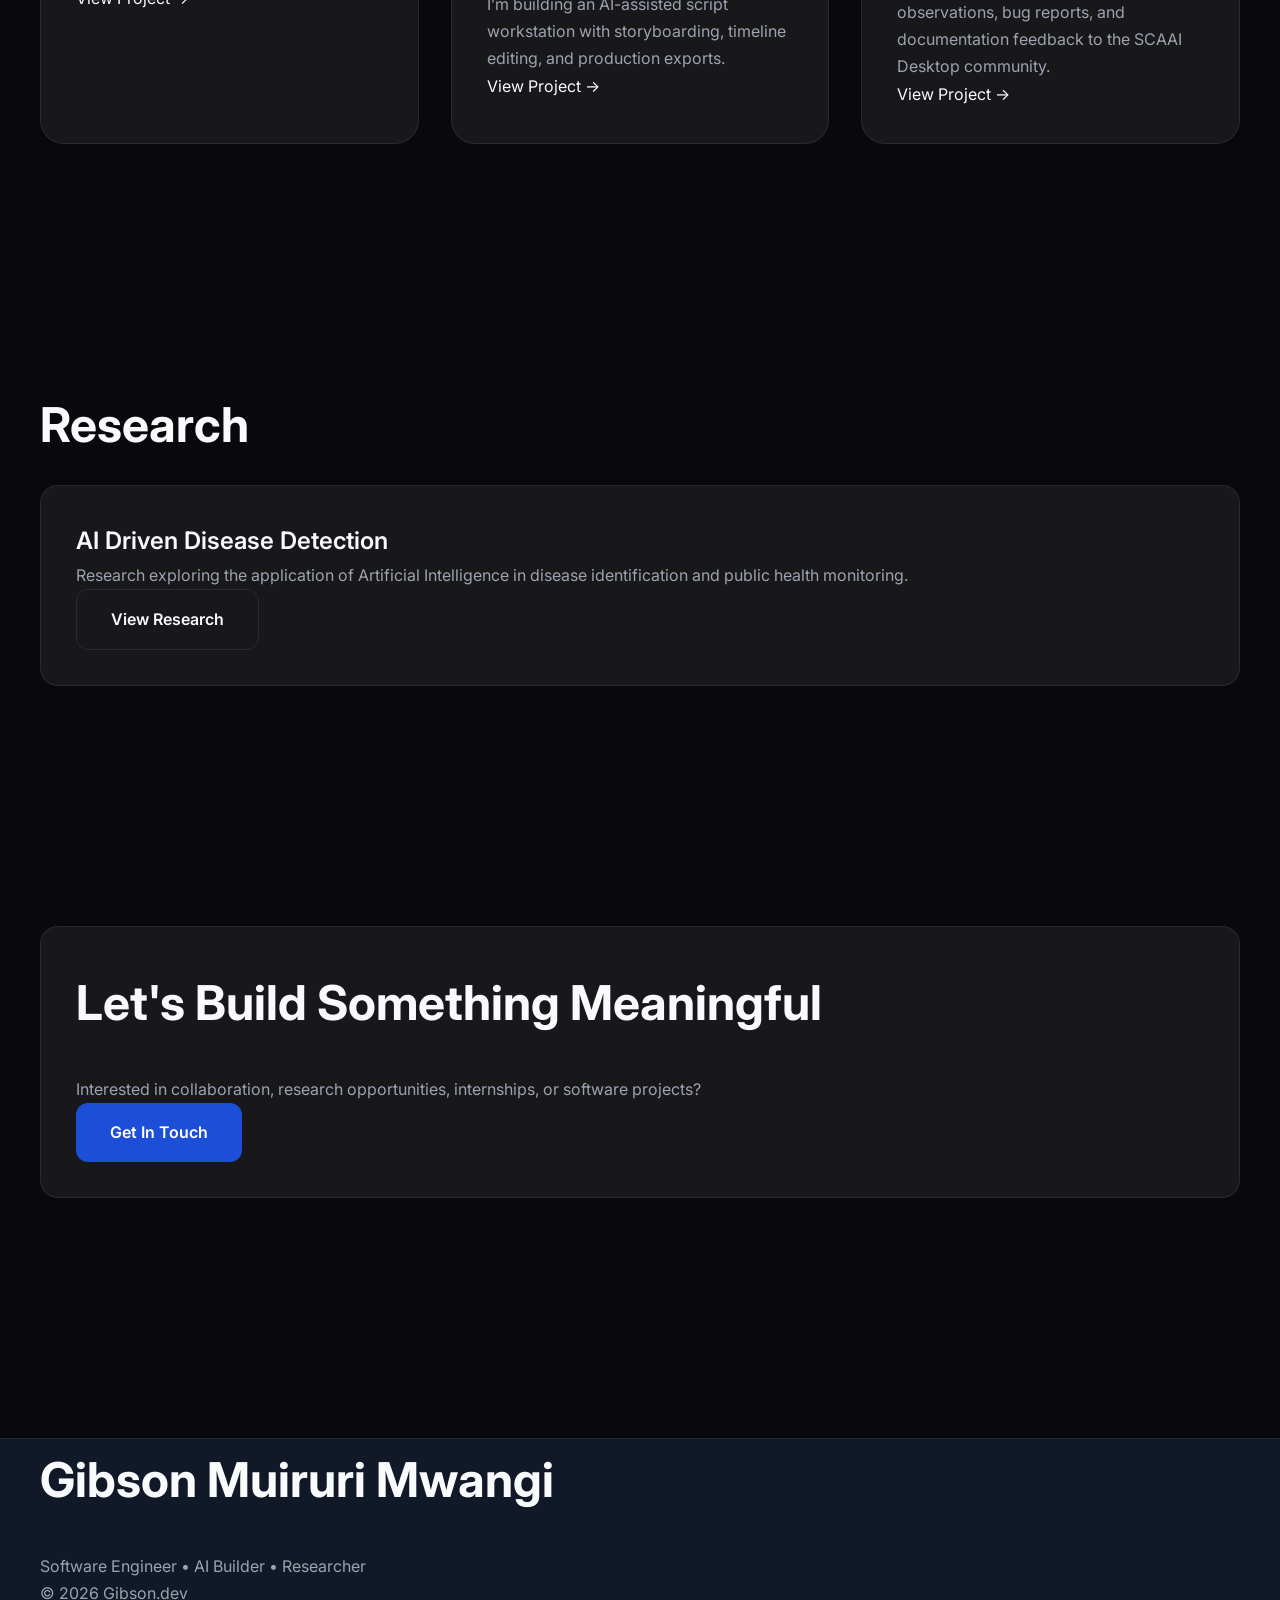
==== commit cf5a5eb3: "Load responsive styles and content animations" ====
--- a/portfolio/index.html
+++ b/portfolio/index.html
@@ -37,6 +37,8 @@
     <link
         rel="stylesheet"
         href="assets/css/animations.css">
+
+    <link rel="stylesheet" href="assets/css/responsive.css">
 
 </head>
 
@@ -582,6 +584,8 @@
         src="assets/js/main.js">
     </script>
 
+    <script src="assets/js/animations.js"></script>
+
 </body>
 
 </html>
--- a/portfolio/assets/css/style.css
+++ b/portfolio/assets/css/style.css
@@ -1927,188 +1927,6 @@
 .mb-3{
 
     margin-bottom:60px;
-
-}
-
-/*==================================================
-RESPONSIVE
-==================================================*/
-
-@media(max-width:1200px){
-
-    .hero-grid,
-
-    .about-grid,
-
-    .featured-project,
-
-    .contact-grid,
-
-    .footer-container{
-
-        gap:45px;
-
-    }
-
-}
-
-@media(max-width:992px){
-
-    .hero-grid,
-
-    .about-grid,
-
-    .featured-project,
-
-    .contact-grid,
-
-    .footer-container{
-
-        grid-template-columns:1fr;
-
-    }
-
-    .stats-grid{
-
-        grid-template-columns:repeat(2,1fr);
-
-    }
-
-    .hero{
-
-        text-align:center;
-
-    }
-
-    .hero-buttons,
-
-    .hero-social{
-
-        justify-content:center;
-
-    }
-
-    .hero-photo{
-
-        order:-1;
-
-    }
-
-}
-
-@media(max-width:768px){
-
-    .section{
-
-        padding:90px 0;
-
-    }
-
-    h1{
-
-        font-size:3rem;
-
-    }
-
-    h2{
-
-        font-size:2.2rem;
-
-    }
-
-    .nav-links{
-
-        display:none;
-
-    }
-
-    .mobile-menu-btn{
-
-        display:block;
-
-    }
-
-    .projects-grid,
-
-    .research-grid,
-
-    .writing-grid{
-
-        grid-template-columns:1fr;
-
-    }
-
-    .project-card:nth-child(even){
-
-        margin-top:0;
-
-    }
-
-}
-
-@media(max-width:576px){
-
-    .stats-grid{
-
-        grid-template-columns:1fr;
-
-    }
-
-    .hero-buttons{
-
-        flex-direction:column;
-
-    }
-
-    .btn{
-
-        width:100%;
-
-    }
-
-    .contact-card{
-
-        flex-direction:column;
-
-    }
-
-    .timeline{
-
-        padding-left:25px;
-
-    }
-
-    .timeline-dot{
-
-        left:-25px;
-
-    }
-
-}
-
-@media(max-width:420px){
-
-    h1{
-
-        font-size:2.4rem;
-
-    }
-
-    h2{
-
-        font-size:1.8rem;
-
-    }
-
-    .card,
-
-    .timeline-card,
-
-    .contact-card{
-
-        padding:24px;
-
-    }
 
 }
 
@@ -2493,29 +2311,3 @@
     outline: 3px solid #93C5FD;
     outline-offset: 3px;
 }
-
-@media (max-width: 768px) {
-    .container,
-    .nav-container {
-        width: calc(100% - 2rem);
-    }
-
-    .section {
-        padding-block: 3.75rem;
-    }
-
-    h2 {
-        margin-bottom: 1.5rem;
-    }
-}
-
-@media (prefers-reduced-motion: reduce) {
-    *,
-    *::before,
-    *::after {
-        scroll-behavior: auto !important;
-        animation-duration: 0.01ms !important;
-        animation-iteration-count: 1 !important;
-        transition-duration: 0.01ms !important;
-    }
-}
--- a/portfolio/assets/css/responsive.css
+++ b/portfolio/assets/css/responsive.css
@@ -0,0 +1,216 @@
+/*==================================================
+RESPONSIVE
+==================================================*/
+
+@media(max-width:1200px){
+
+    .hero-grid,
+
+    .about-grid,
+
+    .featured-project,
+
+    .contact-grid,
+
+    .footer-container{
+
+        gap:45px;
+
+    }
+
+}
+
+@media(max-width:992px){
+
+    .hero-grid,
+
+    .about-grid,
+
+    .featured-project,
+
+    .contact-grid,
+
+    .footer-container{
+
+        grid-template-columns:1fr;
+
+    }
+
+    .stats-grid{
+
+        grid-template-columns:repeat(2,1fr);
+
+    }
+
+    .hero{
+
+        text-align:center;
+
+    }
+
+    .hero-buttons,
+
+    .hero-social{
+
+        justify-content:center;
+
+    }
+
+    .hero-photo{
+
+        order:-1;
+
+    }
+
+}
+
+@media(max-width:768px){
+
+    .section{
+
+        padding:90px 0;
+
+    }
+
+    h1{
+
+        font-size:3rem;
+
+    }
+
+    h2{
+
+        font-size:2.2rem;
+
+    }
+
+    .nav-links{
+
+        display:none;
+
+    }
+
+    .mobile-menu-btn{
+
+        display:block;
+
+    }
+
+    .projects-grid,
+
+    .research-grid,
+
+    .writing-grid{
+
+        grid-template-columns:1fr;
+
+    }
+
+    .project-card:nth-child(even){
+
+        margin-top:0;
+
+    }
+
+}
+
+@media(max-width:576px){
+
+    .stats-grid{
+
+        grid-template-columns:1fr;
+
+    }
+
+    .hero-buttons{
+
+        flex-direction:column;
+
+    }
+
+    .btn{
+
+        width:100%;
+
+    }
+
+    .contact-card{
+
+        flex-direction:column;
+
+    }
+
+    .timeline{
+
+        padding-left:25px;
+
+    }
+
+    .timeline-dot{
+
+        left:-25px;
+
+    }
+
+}
+
+@media(max-width:420px){
+
+    h1{
+
+        font-size:2.4rem;
+
+    }
+
+    h2{
+
+        font-size:1.8rem;
+
+    }
+
+    .card,
+
+    .timeline-card,
+
+    .contact-card{
+
+        padding:24px;
+
+    }
+
+}
+
+@media (max-width: 768px) {
+    .container,
+    .nav-container {
+        width: calc(100% - 2rem);
+    }
+
+    .section {
+        padding-block: 3.75rem;
+    }
+
+    h2 {
+        margin-bottom: 1.5rem;
+    }
+}
+
+@media (prefers-reduced-motion: reduce) {
+    *,
+    *::before,
+    *::after {
+        scroll-behavior: auto !important;
+        animation-duration: 0.01ms !important;
+        animation-iteration-count: 1 !important;
+        transition-duration: 0.01ms !important;
+    }
+}
+
+/* Reduced motion: keep revealed content visible without movement. */
+@media (prefers-reduced-motion: reduce) {
+  .reveal {
+    opacity: 1 !important;
+    transform: none !important;
+    transition: none !important;
+  }
+}
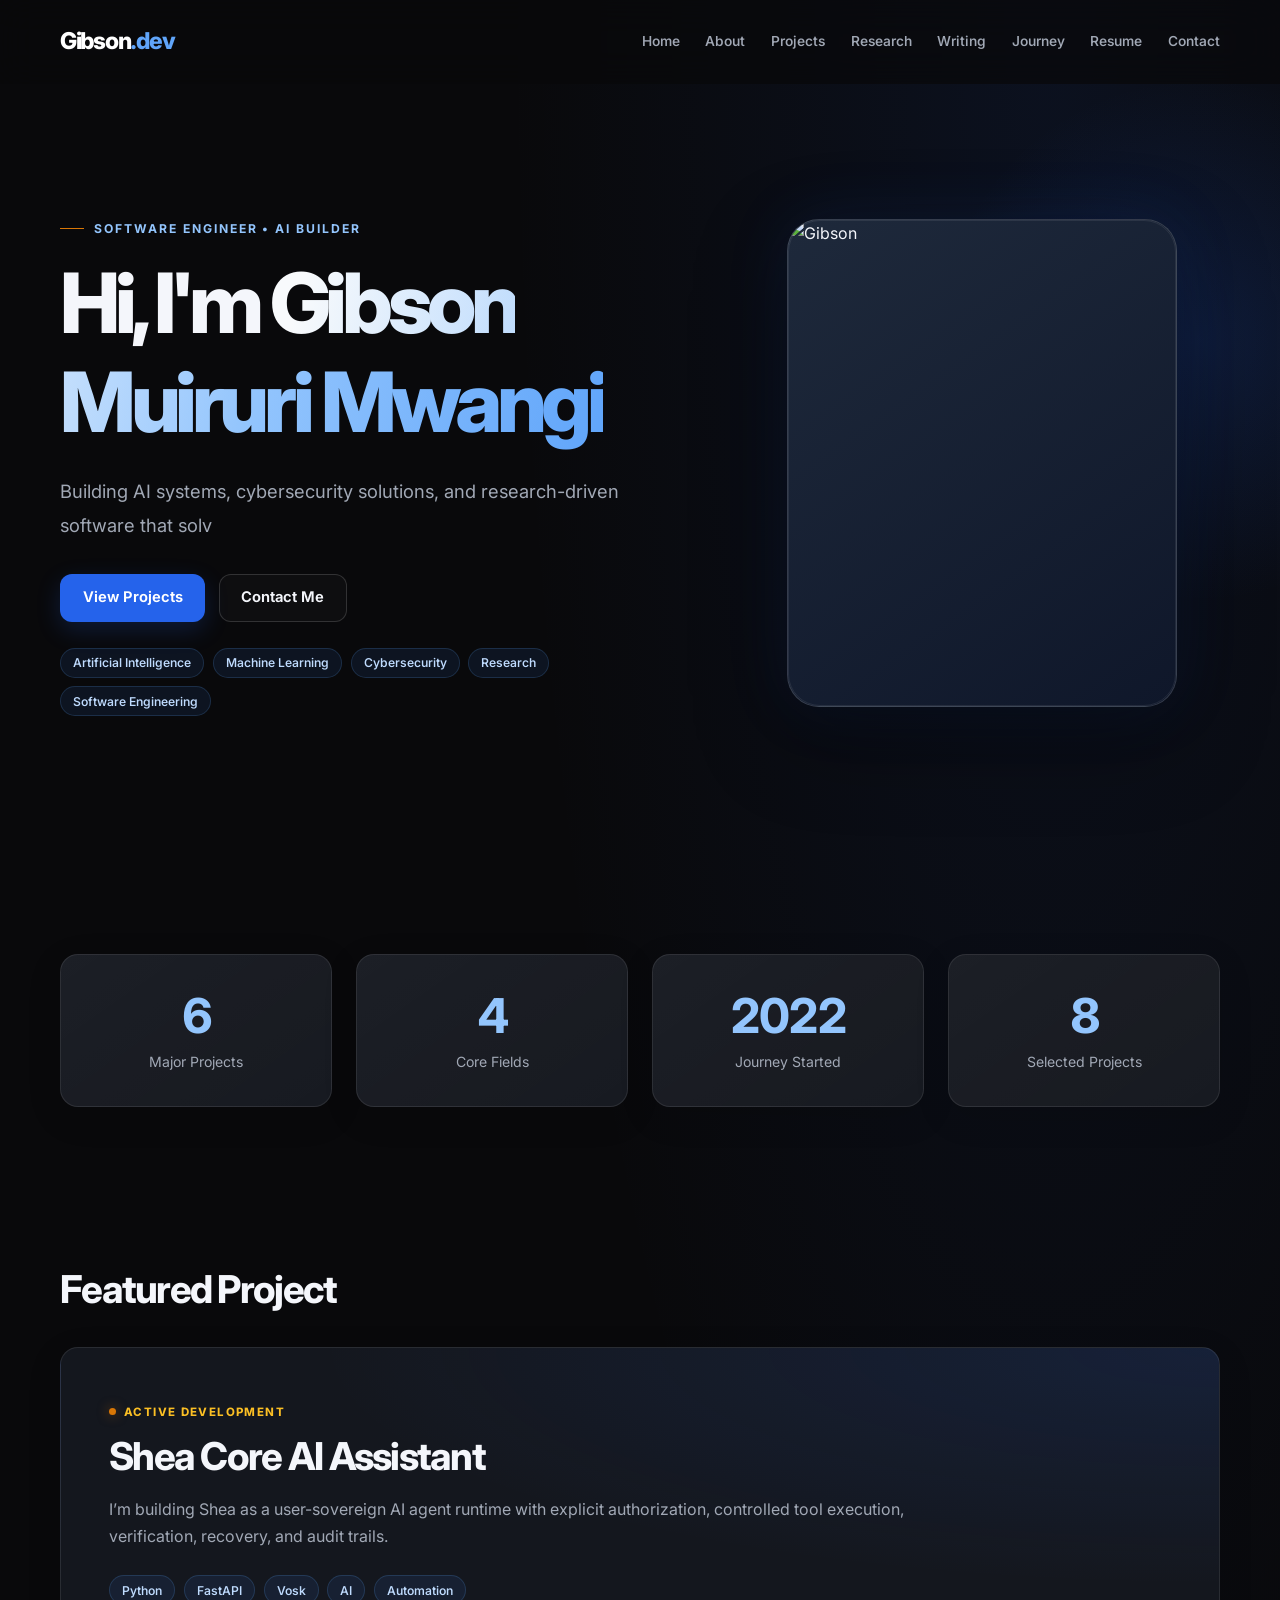
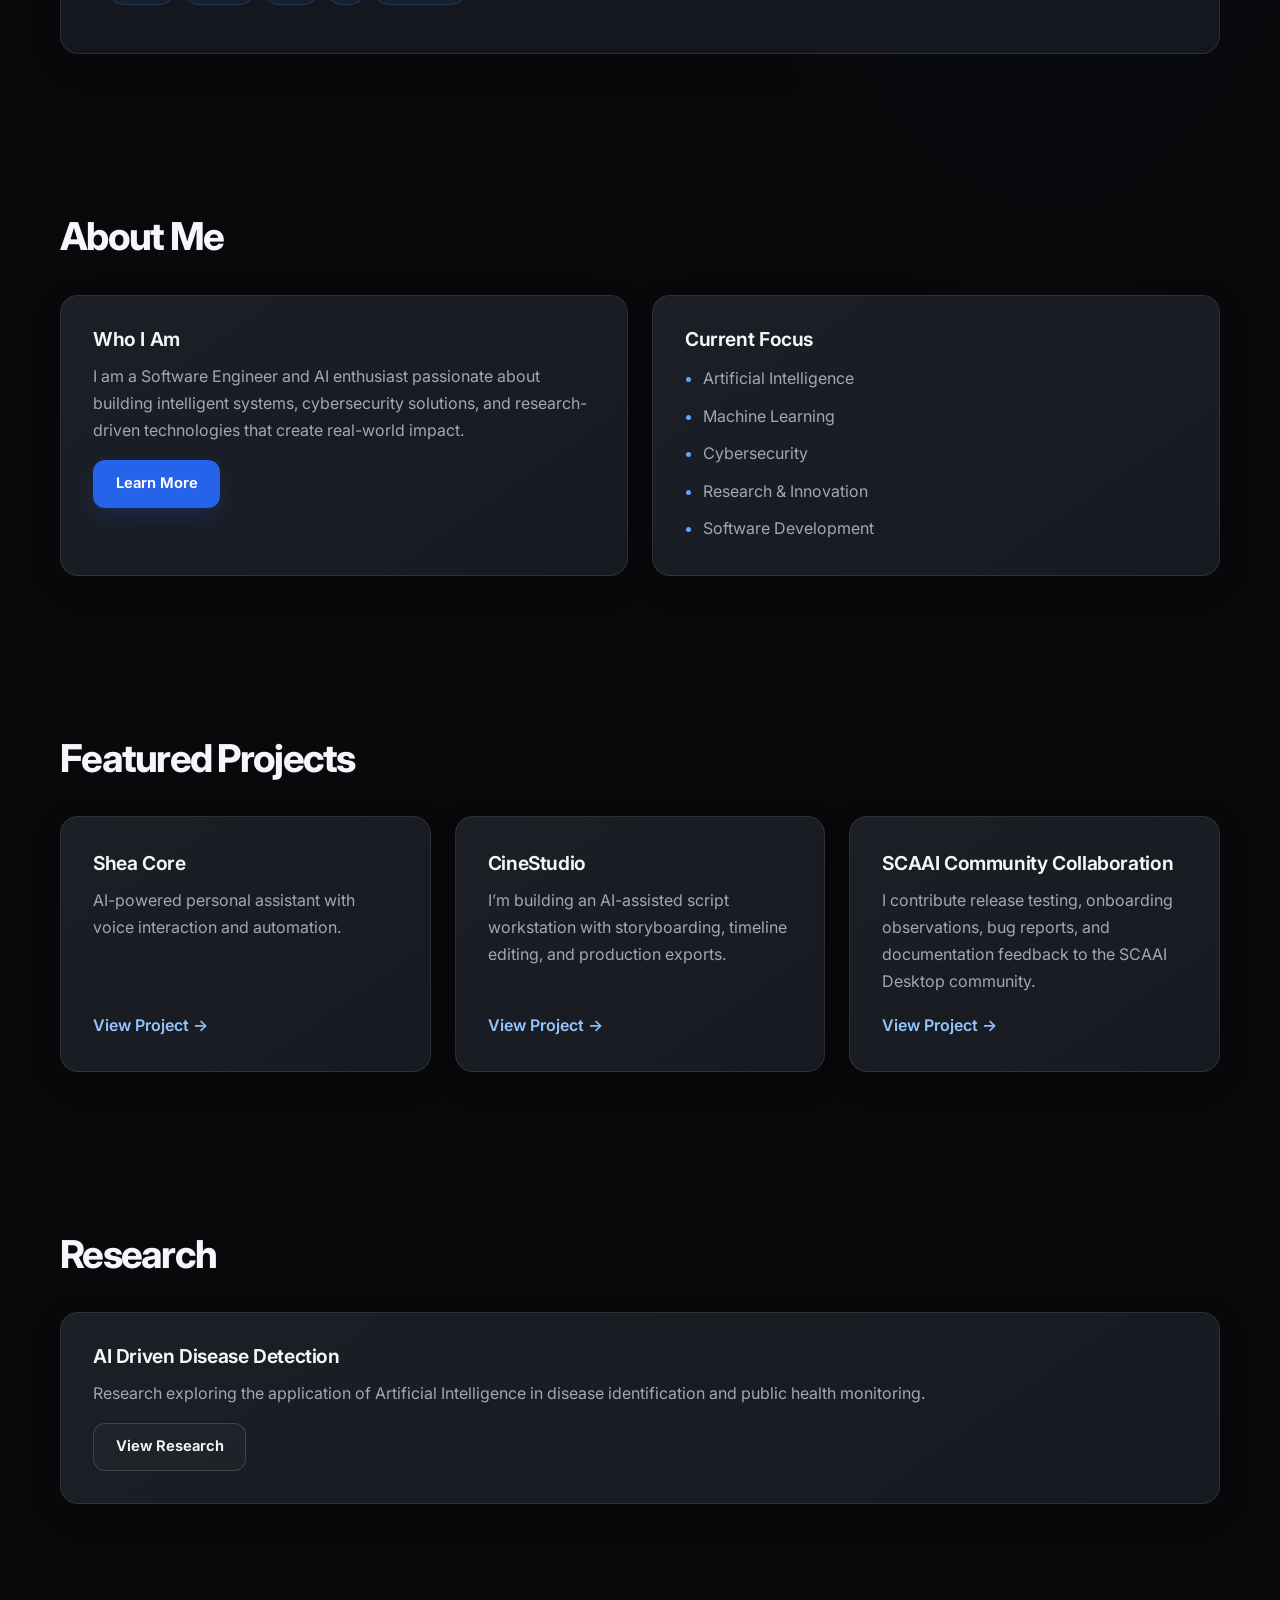
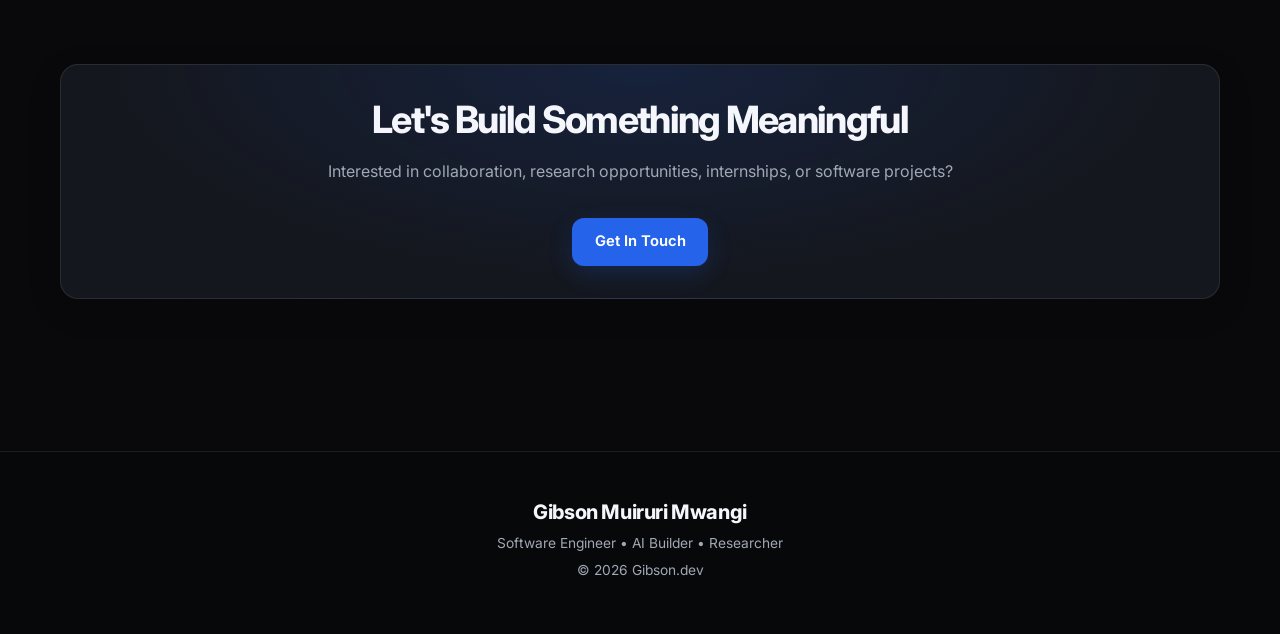
==== commit c7ffcabe: "Standardize desktop and mobile navigation" ====
--- a/portfolio/index.html
+++ b/portfolio/index.html
@@ -92,8 +92,8 @@
                 <li><a href="research.html">Research</a></li>
                 <li><a href="writing.html">Writing</a></li>
                 <li><a href="journey.html">Journey</a></li>
+                <li><a href="resume.html">Resume</a></li>
                 <li><a href="contact.html">Contact</a></li>
-                <li><a href="resume.html">Resume</a></li>
 
             </ul>
 
@@ -113,12 +113,13 @@
         class="mobile-menu"
         id="mobileMenu">
 
-        <a href="index.html">Home</a>
+        <a href="index.html" aria-current="page">Home</a>
         <a href="about.html">About</a>
         <a href="projects.html">Projects</a>
         <a href="research.html">Research</a>
         <a href="writing.html">Writing</a>
         <a href="journey.html">Journey</a>
+        <a href="resume.html">Resume</a>
         <a href="contact.html">Contact</a>
 
     </div>
--- a/portfolio/assets/css/style.css
+++ b/portfolio/assets/css/style.css
@@ -1,2313 +1,324 @@
-/*==================================================
-  GIBSON PORTFOLIO
-  VERSION 2.0
-==================================================*/
-
-/*==================================================
-ROOT VARIABLES
-==================================================*/
-
-:root{
-
-    --primary:#1D4ED8;
-    --primary-dark:#1E40AF;
-
-    --accent:#D97706;
-
-    --background:#09090B;
-
-    --surface:#111827;
-
-    --surface-light:#1F2937;
-
-    --card:#18181B;
-
-    --border:rgba(255,255,255,.08);
-
-    --text:#F9FAFB;
-
-    --muted:#9CA3AF;
-
-    --success:#22C55E;
-
-    --danger:#EF4444;
-
-    --shadow:
-
-    0 25px 60px rgba(0,0,0,.35);
-
-    --transition:.35s ease;
-
-    --radius:18px;
-
-    --container:1200px;
-
-}
-
-/*==================================================
-RESET
-==================================================*/
-
-*{
-
-    margin:0;
-
-    padding:0;
-
-    box-sizing:border-box;
-
-}
-
-html{
-
-    scroll-behavior:smooth;
-
-}
-
-body{
-
-    font-family:
-
-    "Inter",
-    sans-serif;
-
-    background:
-
+/* ==================================================
+   GIBSON.DEV · SHARED DESIGN FOUNDATION
+   Layout, components and visual tokens for all pages
+================================================== */
+
+:root {
+  color-scheme: dark;
+  --primary: #3b82f6;
+  --primary-strong: #2563eb;
+  --primary-soft: rgba(59, 130, 246, .14);
+  --accent: #d97706;
+  --background: #09090b;
+  --surface: #111318;
+  --surface-raised: #171a21;
+  --card: #14171e;
+  --border: rgba(255,255,255,.09);
+  --border-strong: rgba(255,255,255,.15);
+  --text: #f4f6fb;
+  --muted: #a1a8b5;
+  --muted-strong: #c4cad4;
+  --success: #22c55e;
+  --danger: #ef4444;
+  --shadow: 0 24px 70px rgba(0,0,0,.32);
+  --shadow-blue: 0 18px 55px rgba(37,99,235,.12);
+  --transition: .28s ease;
+  --radius: 18px;
+  --radius-large: 26px;
+  --container: 1160px;
+  --nav-height: 84px;
+}
+
+* { box-sizing: border-box; }
+html { scroll-behavior: smooth; scroll-padding-top: calc(var(--nav-height) + 24px); }
+body {
+  margin: 0;
+  min-width: 320px;
+  overflow-x: hidden;
+  background:
+    radial-gradient(ellipse at 82% 0%, rgba(37,99,235,.09), transparent 34rem),
     var(--background);
-
-    color:
-
-    var(--text);
-
-    overflow-x:hidden;
-
-    line-height:1.7;
-
-}
-
-img{
-
-    display:block;
-
-    width:100%;
-
-}
-
-a{
-
-    text-decoration:none;
-
-    color:inherit;
-
-}
-
-ul{
-
-    list-style:none;
-
-}
-
-button{
-
-    border:none;
-
-    cursor:pointer;
-
-    background:none;
-
-    font-family:inherit;
-
-}
-
-input,
-textarea{
-
-    font-family:inherit;
-
-}
-
-::selection{
-
-    background:
-
-    var(--primary);
-
-    color:#fff;
-
-}
-
-/*==================================================
-SCROLLBAR
-==================================================*/
-
-::-webkit-scrollbar{
-
-    width:10px;
-
-}
-
-::-webkit-scrollbar-track{
-
-    background:#050505;
-
-}
-
-::-webkit-scrollbar-thumb{
-
-    background:
-
-    var(--primary);
-
-    border-radius:999px;
-
-}
-
-/*==================================================
-TYPOGRAPHY
-==================================================*/
-
-h1{
-
-    font-size:4.8rem;
-
-    line-height:1.05;
-
-    font-weight:800;
-
-}
-
-h2{
-
-    font-size:3rem;
-
-    font-weight:700;
-
-}
-
-h3{
-
-    font-size:1.5rem;
-
-    font-weight:600;
-
-}
-
-h4{
-
-    font-size:1.15rem;
-
-}
-
-p{
-
-    color:
-
-    var(--muted);
-
-}
-
-span{
-
-    color:
-
-    var(--primary);
-
-}
-
-/*==================================================
-LAYOUT
-==================================================*/
-
-.container{
-
-    width:min(
-
-        var(--container),
-
-        92%
-
-    );
-
-    margin:auto;
-
-}
-
-.section{
-
-    padding:
-
-    120px 0;
-
-}
-
-.section-header{
-
-    margin-bottom:70px;
-
-}
-
-.section-tag{
-
-    display:inline-block;
-
-    color:
-
-    var(--primary);
-
-    font-size:.9rem;
-
-    font-weight:600;
-
-    letter-spacing:2px;
-
-    text-transform:uppercase;
-
-    margin-bottom:15px;
-
-}
-
-.section-title{
-
-    margin-bottom:20px;
-
-}
-
-.section-description{
-
-    max-width:650px;
-
-}
-
-/*==================================================
-GRID
-==================================================*/
-
-.grid{
-
-    display:grid;
-
-    gap:35px;
-
-}
-
-.grid-2{
-
-    grid-template-columns:
-
-    repeat(2,1fr);
-
-}
-
-.grid-3{
-
-    grid-template-columns:
-
-    repeat(3,1fr);
-
-}
-
-.grid-4{
-
-    grid-template-columns:
-
-    repeat(4,1fr);
-
-}
-
-/*==================================================
-CARDS
-==================================================*/
-
-.card{
-
-    background:
-
-    var(--card);
-
-    border:
-
-    1px solid var(--border);
-
-    border-radius:
-
-    var(--radius);
-
-    padding:35px;
-
-    transition:
-
-    var(--transition);
-
-}
-
-.card:hover{
-
-    transform:
-
-    translateY(-10px);
-
-    border-color:
-
-    rgba(59,130,246,.35);
-
-    box-shadow:
-
-    var(--shadow);
-
-}
-
-/*==================================================
-BUTTONS
-==================================================*/
-
-.btn{
-
-    display:inline-flex;
-
-    align-items:center;
-
-    justify-content:center;
-
-    padding:
-
-    16px 34px;
-
-    border-radius:
-
-    12px;
-
-    font-weight:600;
-
-    transition:
-
-    var(--transition);
-
-}
-
-.btn-primary{
-
-    background:
-
-    var(--primary);
-
-    color:#fff;
-
-}
-
-.btn-primary:hover{
-
-    background:
-
-    var(--primary-dark);
-
-    transform:
-
-    translateY(-3px);
-
-}
-
-.btn-secondary{
-
-    border:
-
-    1px solid
-
-    var(--border);
-
-    color:
-
-    var(--text);
-
-}
-
-.btn-secondary:hover{
-
-    background:
-
-    var(--surface);
-
-    transform:
-
-    translateY(-3px);
-
-}
-
-.hero-buttons{
-
-    display:flex;
-
-    gap:18px;
-
-    margin-top:40px;
-
-}
-
-/*==================================================
-NAVIGATION
-==================================================*/
-
-.navbar{
-
-    position:fixed;
-
-    top:0;
-
-    left:0;
-
-    width:100%;
-
-    z-index:999;
-
-    padding:24px 0;
-
-    transition:
-
-    .35s ease;
-
-}
-
-.navbar-scrolled{
-
-    background:
-
-    rgba(9,9,11,.85);
-
-    backdrop-filter:
-
-    blur(16px);
-
-    border-bottom:
-
-    1px solid
-
-    rgba(255,255,255,.05);
-
-}
-
-.nav-container{
-
-    width:min(
-
-        var(--container),
-
-        92%
-
-    );
-
-    margin:auto;
-
-    display:flex;
-
-    justify-content:space-between;
-
-    align-items:center;
-
-}
-
-.logo{
-
-    font-size:1.7rem;
-
-    font-weight:800;
-
-    color:#fff;
-
-}
-
-.logo span{
-
-    color:
-
-    var(--primary);
-
-}
-
-.nav-links{
-
-    display:flex;
-
-    align-items:center;
-
-    gap:38px;
-
-}
-
-.nav-links a{
-
-    position:relative;
-
-    color:
-
-    var(--muted);
-
-    font-weight:500;
-
-    transition:
-
-    var(--transition);
-
-}
-
-.nav-links a:hover{
-
-    color:#fff;
-
-}
-
-.nav-links a::after{
-
-    content:"";
-
-    position:absolute;
-
-    left:0;
-
-    bottom:-8px;
-
-    width:0;
-
-    height:2px;
-
-    background:
-
-    var(--primary);
-
-    transition:
-
-    .35s;
-
-}
-
-.nav-links a:hover::after,
-
-.nav-links a.active::after{
-
-    width:100%;
-
-}
-
-.nav-links a.active{
-
-    color:#fff;
-
-}
-
-.mobile-menu-btn{
-
-    display:none;
-
-    color:#fff;
-
-    font-size:1.8rem;
-
-}
-
-.mobile-menu{
-
-    position:fixed;
-
-    top:88px;
-
-    right:-100%;
-
-    width:280px;
-
-    background:
-
-    var(--surface);
-
-    border-radius:18px;
-
-    padding:30px;
-
-    transition:.4s;
-
-    z-index:998;
-
-}
-
-.mobile-menu.active{
-
-    right:20px;
-
-}
-
-.mobile-menu a{
-
-    display:block;
-
-    padding:15px 0;
-
-    color:#fff;
-
-    border-bottom:
-
-    1px solid
-
-    rgba(255,255,255,.05);
-
-}
-
-/*==================================================
-HERO
-==================================================*/
-
-.hero{
-
-    position:relative;
-
-    min-height:100vh;
-
-    display:flex;
-
-    align-items:center;
-
-    overflow:hidden;
-
-    padding-top:110px;
-
-}
-
-.hero::before{
-
-    content:"";
-
-    position:absolute;
-
-    top:-250px;
-
-    right:-250px;
-
-    width:650px;
-
-    height:650px;
-
-    border-radius:50%;
-
-    background:
-    radial-gradient(
-        rgba(59,130,246,.12),
-        transparent 70%
-    );
-
-}
-
-.hero-grid{
-
-    position:relative;
-
-    display:grid;
-
-    grid-template-columns:1.15fr .85fr;
-
-    gap:80px;
-
-    align-items:center;
-
-    z-index:2;
-
-}
-
-.hero-text{
-
-    max-width:680px;
-
-}
-
-.hero-tag{
-
-    display:inline-flex;
-
-    align-items:center;
-
-    gap:10px;
-
-    padding:8px 18px;
-
-    border-radius:999px;
-
-    border:1px solid var(--border);
-
-    background:rgba(255,255,255,.03);
-
-    color:var(--primary);
-
-    text-transform:uppercase;
-
-    letter-spacing:2px;
-
-    font-size:.75rem;
-
-    font-weight:700;
-
-    margin-bottom:25px;
-
-}
-
-.hero h1{
-
-    margin-bottom:24px;
-
-}
-
-.hero h2{
-
-    color:#d1d5db;
-
-    font-weight:500;
-
-    margin-bottom:30px;
-
-}
-
-.hero p{
-
-    max-width:620px;
-
-    font-size:1.05rem;
-
-    margin-bottom:45px;
-
-}
-
-.hero-buttons{
-
-    display:flex;
-
-    flex-wrap:wrap;
-
-    gap:18px;
-
-}
-
-.hero-photo{
-
-    display:flex;
-
-    justify-content:center;
-
-    align-items:center;
-
-}
-
-.hero-photo img{
-
-    width:100%;
-
-    max-width:430px;
-
-    border-radius:30px;
-
-    object-fit:cover;
-
-    box-shadow:
-
-    0 35px 80px rgba(0,0,0,.45);
-
-    transition:var(--transition);
-
-}
-
-.hero-photo img:hover{
-
-    transform:
-
-    translateY(-10px);
-
-}
-
-.hero-social{
-
-    display:flex;
-
-    gap:18px;
-
-    margin-top:45px;
-
-}
-
-.hero-social a{
-
-    width:46px;
-
-    height:46px;
-
-    display:flex;
-
-    align-items:center;
-
-    justify-content:center;
-
-    border-radius:50%;
-
-    background:var(--surface);
-
-    border:1px solid var(--border);
-
-    transition:var(--transition);
-
-}
-
-.hero-social a:hover{
-
-    background:var(--primary);
-
-    transform:translateY(-4px);
-
-}
-
-/*==================================================
-STATS
-==================================================*/
-
-.stats{
-
-    margin-top:90px;
-
-}
-
-.stats-grid{
-
-    display:grid;
-
-    grid-template-columns:repeat(4,1fr);
-
-    gap:25px;
-
-}
-
-.stat{
-
-    padding:35px;
-
-    background:var(--card);
-
-    border:1px solid var(--border);
-
-    border-radius:20px;
-
-    transition:var(--transition);
-
-}
-
-.stat:hover{
-
-    transform:translateY(-8px);
-
-}
-
-.stat-number{
-
-    font-size:3rem;
-
-    font-weight:800;
-
-    color:var(--primary);
-
-    margin-bottom:10px;
-
-}
-
-.stat-label{
-
-    color:var(--muted);
-
-    text-transform:uppercase;
-
-    letter-spacing:2px;
-
-    font-size:.8rem;
-
-}
-
-/*==================================================
-ABOUT
-==================================================*/
-
-.about-grid{
-
-    display:grid;
-
-    grid-template-columns:1.1fr .9fr;
-
-    gap:70px;
-
-    align-items:center;
-
-}
-
-.about-content p{
-
-    margin-bottom:24px;
-
-}
-
-.about-features{
-
-    display:grid;
-
-    gap:24px;
-
-}
-
-.feature{
-
-    padding:28px;
-
-    border-radius:20px;
-
-    background:var(--card);
-
-    border:1px solid var(--border);
-
-    transition:var(--transition);
-
-}
-
-.feature:hover{
-
-    transform:translateX(10px);
-
-    border-color:
-
-    rgba(59,130,246,.25);
-
-}
-
-.feature h3{
-
-    margin-bottom:12px;
-
-}
-
-/*==================================================
-SKILLS
-==================================================*/
-
-.skills{
-
-    display:flex;
-
-    flex-wrap:wrap;
-
-    gap:14px;
-
-    margin-top:35px;
-
-}
-
-.skill{
-
-    padding:12px 22px;
-
-    border-radius:999px;
-
-    background:var(--surface);
-
-    border:1px solid var(--border);
-
-    transition:var(--transition);
-
-    font-size:.9rem;
-
-}
-
-.skill:hover{
-
-    background:var(--primary);
-
-    color:#fff;
-
-}
-
-/*==================================================
-FEATURED PROJECT
-==================================================*/
-
-.featured-project{
-
-    display:grid;
-
-    grid-template-columns:1fr 1fr;
-
-    gap:60px;
-
-    align-items:center;
-
-}
-
-.project-image{
-
-    overflow:hidden;
-
-    border-radius:24px;
-
-}
-
-.project-image img{
-
-    transition:.6s;
-
-}
-
-.project-image:hover img{
-
-    transform:scale(1.08);
-
-}
-
-.project-details h2{
-
-    margin-bottom:20px;
-
-}
-
-.project-details p{
-
-    margin-bottom:28px;
-
-}
-
-/*==================================================
-PROJECTS
-==================================================*/
-
-.projects{
-
-    position:relative;
-
-}
-
-.projects-grid{
-
-    display:grid;
-
-    grid-template-columns:
-
-    repeat(auto-fit,minmax(360px,1fr));
-
-    gap:40px;
-
-    align-items:start;
-
-}
-
-.project-card{
-
-    position:relative;
-
-    overflow:hidden;
-
-    background:var(--card);
-
-    border:1px solid var(--border);
-
-    border-radius:24px;
-
-    transition:var(--transition);
-
-}
-
-.project-card:hover{
-
-    transform:translateY(-12px);
-
-    box-shadow:var(--shadow);
-
-}
-
-.project-card:nth-child(even){
-
-    margin-top:60px;
-
-}
-
-.project-image{
-
-    overflow:hidden;
-
-    height:240px;
-
-}
-
-.project-image img{
-
-    width:100%;
-
-    height:100%;
-
-    object-fit:cover;
-
-    transition:.6s;
-
-}
-
-.project-card:hover .project-image img{
-
-    transform:scale(1.08);
-
-}
-
-.project-content{
-
-    padding:35px;
-
-}
-
-.project-content h3{
-
-    margin-bottom:18px;
-
-}
-
-.project-content p{
-
-    margin-bottom:24px;
-
-}
-
-.project-tags{
-
-    display:flex;
-
-    flex-wrap:wrap;
-
-    gap:12px;
-
-}
-
-.project-tags span{
-
-    padding:8px 18px;
-
-    border-radius:999px;
-
-    background:rgba(59,130,246,.12);
-
-    color:var(--primary);
-
-    font-size:.85rem;
-
-}
-
-/*==================================================
-RESEARCH
-==================================================*/
-
-.research-grid{
-
-    display:grid;
-
-    grid-template-columns:
-
-    repeat(auto-fit,minmax(330px,1fr));
-
-    gap:35px;
-
-}
-
-.research-card{
-
-    position:relative;
-
-    padding:40px;
-
-    border-radius:24px;
-
-    background:linear-gradient(
-
-        180deg,
-
-        rgba(255,255,255,.02),
-
-        rgba(255,255,255,.01)
-
-    );
-
-    border:1px solid var(--border);
-
-    transition:var(--transition);
-
-}
-
-.research-card:hover{
-
-    transform:translateY(-10px);
-
-    border-color:
-
-    rgba(59,130,246,.3);
-
-}
-
-.research-icon{
-
-    width:70px;
-
-    height:70px;
-
-    display:flex;
-
-    align-items:center;
-
-    justify-content:center;
-
-    border-radius:18px;
-
-    background:rgba(59,130,246,.12);
-
-    margin-bottom:28px;
-
-}
-
-.research-card h3{
-
-    margin-bottom:18px;
-
-}
-
-.research-card p{
-
-    margin-bottom:24px;
-
-}
-
-/*==================================================
-WRITING
-==================================================*/
-
-.writing-grid{
-
-    display:grid;
-
-    grid-template-columns:
-
-    repeat(auto-fit,minmax(320px,1fr));
-
-    gap:35px;
-
-}
-
-.article{
-
-    border-radius:24px;
-
-    overflow:hidden;
-
-    background:var(--card);
-
-    border:1px solid var(--border);
-
-    transition:var(--transition);
-
-}
-
-.article:hover{
-
-    transform:translateY(-8px);
-
-}
-
-.article-image{
-
-    height:220px;
-
-    overflow:hidden;
-
-}
-
-.article-image img{
-
-    width:100%;
-
-    height:100%;
-
-    object-fit:cover;
-
-    transition:.5s;
-
-}
-
-.article:hover img{
-
-    transform:scale(1.07);
-
-}
-
-.article-body{
-
-    padding:35px;
-
-}
-
-.article-date{
-
-    display:inline-block;
-
-    margin-bottom:18px;
-
-    color:var(--primary);
-
-    font-size:.85rem;
-
-    font-weight:600;
-
-}
-
-.article h3{
-
-    margin-bottom:18px;
-
-}
-
-.article p{
-
-    margin-bottom:26px;
-
-}
-
-/*==================================================
-TIMELINE
-==================================================*/
-
-.timeline{
-
-    position:relative;
-
-    margin-top:70px;
-
-    padding-left:40px;
-
-}
-
-.timeline::before{
-
-    content:"";
-
-    position:absolute;
-
-    left:8px;
-
-    top:0;
-
-    width:2px;
-
-    height:100%;
-
-    background:
-
-    rgba(255,255,255,.08);
-
-}
-
-.timeline-item{
-
-    position:relative;
-
-    margin-bottom:60px;
-
-}
-
-.timeline-dot{
-
-    position:absolute;
-
-    left:-40px;
-
-    width:18px;
-
-    height:18px;
-
-    border-radius:50%;
-
-    background:var(--primary);
-
-    box-shadow:
-
-    0 0 0 8px
-
-    rgba(59,130,246,.12);
-
-}
-
-.timeline-card{
-
-    background:var(--card);
-
-    border:1px solid var(--border);
-
-    border-radius:22px;
-
-    padding:35px;
-
-    transition:var(--transition);
-
-}
-
-.timeline-card:hover{
-
-    transform:translateX(10px);
-
-}
-
-.timeline-year{
-
-    display:inline-block;
-
-    margin-bottom:15px;
-
-    color:var(--primary);
-
-    font-weight:700;
-
-    letter-spacing:1px;
-
-}
-
-.timeline-card h3{
-
-    margin-bottom:18px;
-
-}
-
-/*==================================================
-CTA
-==================================================*/
-
-.cta{
-
-    text-align:center;
-
-    padding:120px 0;
-
-}
-
-.cta h2{
-
-    margin-bottom:25px;
-
-}
-
-.cta p{
-
-    max-width:650px;
-
-    margin:auto;
-
-    margin-bottom:45px;
-
-}
-
-/*==================================================
-CONTACT
-==================================================*/
-
-.contact{
-
-    position:relative;
-
-}
-
-.contact-grid{
-
-    display:grid;
-
-    grid-template-columns:1fr 1fr;
-
-    gap:70px;
-
-    align-items:start;
-
-}
-
-.contact-info{
-
-    display:flex;
-
-    flex-direction:column;
-
-    gap:28px;
-
-}
-
-.contact-card{
-
-    display:flex;
-
-    gap:22px;
-
-    align-items:flex-start;
-
-    padding:28px;
-
-    border-radius:20px;
-
-    background:var(--card);
-
-    border:1px solid var(--border);
-
-    transition:var(--transition);
-
-}
-
-.contact-card:hover{
-
-    transform:translateX(10px);
-
-}
-
-.contact-icon{
-
-    width:60px;
-
-    height:60px;
-
-    display:flex;
-
-    align-items:center;
-
-    justify-content:center;
-
-    border-radius:18px;
-
-    background:rgba(59,130,246,.12);
-
-    color:var(--primary);
-
-    font-size:1.4rem;
-
-}
-
-.contact-form{
-
-    display:flex;
-
-    flex-direction:column;
-
-    gap:24px;
-
-}
-
-.contact-form input,
-
-.contact-form textarea{
-
-    width:100%;
-
-    padding:18px 22px;
-
-    background:var(--surface);
-
-    border:1px solid var(--border);
-
-    border-radius:16px;
-
-    color:var(--text);
-
-    transition:var(--transition);
-
-}
-
-.contact-form textarea{
-
-    resize:vertical;
-
-    min-height:180px;
-
-}
-
-.contact-form input:focus,
-
-.contact-form textarea:focus{
-
-    outline:none;
-
-    border-color:var(--primary);
-
-    box-shadow:0 0 0 4px rgba(59,130,246,.12);
-
-}
-
-/*==================================================
-FOOTER
-==================================================*/
-
-footer{
-
-    margin-top:120px;
-
-    border-top:1px solid var(--border);
-
-    background:var(--surface);
-
-}
-
-.footer-container{
-
-    display:grid;
-
-    grid-template-columns:2fr 1fr 1fr;
-
-    gap:60px;
-
-    padding:70px 0;
-
-}
-
-.footer-brand h2{
-
-    margin-bottom:18px;
-
-}
-
-.footer-links{
-
-    display:flex;
-
-    flex-direction:column;
-
-    gap:15px;
-
-}
-
-.footer-links a{
-
-    color:var(--muted);
-
-    transition:var(--transition);
-
-}
-
-.footer-links a:hover{
-
-    color:var(--primary);
-
-}
-
-.footer-social{
-
-    display:flex;
-
-    gap:15px;
-
-    margin-top:25px;
-
-}
-
-.footer-social a{
-
-    width:46px;
-
-    height:46px;
-
-    display:flex;
-
-    justify-content:center;
-
-    align-items:center;
-
-    border-radius:50%;
-
-    background:var(--card);
-
-    transition:var(--transition);
-
-}
-
-.footer-social a:hover{
-
-    background:var(--primary);
-
-}
-
-.footer-bottom{
-
-    border-top:1px solid rgba(255,255,255,.05);
-
-    padding:28px 0;
-
-    text-align:center;
-
-    color:var(--muted);
-
-}
-
-/*==================================================
-LOADER
-==================================================*/
-
-#loader{
-
-    position:fixed;
-
-    inset:0;
-
-    display:flex;
-
-    justify-content:center;
-
-    align-items:center;
-
-    background:var(--background);
-
-    z-index:99999;
-
-    transition:.7s ease;
-
-}
-
-#loader.hidden{
-
-    opacity:0;
-
-    visibility:hidden;
-
-}
-
-.loader-content{
-
-    text-align:center;
-
-}
-
-.loader-logo{
-
-    font-size:2rem;
-
-    font-weight:800;
-
-    margin-bottom:30px;
-
-}
-
-.loader-bar{
-
-    width:240px;
-
-    height:6px;
-
-    border-radius:999px;
-
-    overflow:hidden;
-
-    background:rgba(255,255,255,.06);
-
-}
-
-.loader-bar span{
-
-    display:block;
-
-    height:100%;
-
-    background:linear-gradient(
-
-        90deg,
-
-        var(--primary),
-
-        var(--accent)
-
-    );
-
-}
-
-/*==================================================
-PROGRESS BAR
-==================================================*/
-
-#progressBar{
-
-    position:fixed;
-
-    top:0;
-
-    left:0;
-
-    height:4px;
-
-    width:0;
-
-    background:var(--primary);
-
-    z-index:100000;
-
-}
-
-/*==================================================
-BACK TO TOP
-==================================================*/
-
-#backToTop{
-
-    position:fixed;
-
-    right:25px;
-
-    bottom:25px;
-
-    width:52px;
-
-    height:52px;
-
-    border-radius:50%;
-
-    border:none;
-
-    background:var(--primary);
-
-    color:#fff;
-
-    cursor:pointer;
-
-    opacity:0;
-
-    visibility:hidden;
-
-    transition:var(--transition);
-
-    box-shadow:var(--shadow);
-
-}
-
-#backToTop.show{
-
-    opacity:1;
-
-    visibility:visible;
-
-}
-
-#backToTop:hover{
-
-    transform:translateY(-5px);
-
-}
-
-/*==================================================
-UTILITY CLASSES
-==================================================*/
-
-.text-center{
-
-    text-align:center;
-
-}
-
-.mt-1{
-
-    margin-top:20px;
-
-}
-
-.mt-2{
-
-    margin-top:40px;
-
-}
-
-.mt-3{
-
-    margin-top:60px;
-
-}
-
-.mb-1{
-
-    margin-bottom:20px;
-
-}
-
-.mb-2{
-
-    margin-bottom:40px;
-
-}
-
-.mb-3{
-
-    margin-bottom:60px;
-
-}
-
-/*==================================================
-GLASS COMPONENTS
-==================================================*/
-
-.glass{
-
-    background:rgba(255,255,255,.03);
-
-    backdrop-filter:blur(16px);
-
-    -webkit-backdrop-filter:blur(16px);
-
-    border:1px solid rgba(255,255,255,.08);
-
-}
-
-.glass:hover{
-
-    border-color:rgba(59,130,246,.35);
-
-}
-
-/*==================================================
-BACKGROUND BLOBS
-==================================================*/
-
-.blur-circle{
-
-    position:absolute;
-
-    border-radius:50%;
-
-    filter:blur(120px);
-
-    opacity:.18;
-
-    pointer-events:none;
-
-}
-
-.blur-blue{
-
-    width:420px;
-
-    height:420px;
-
-    background:#2563EB;
-
-}
-
-/*==================================================
-SECTION DIVIDER
-==================================================*/
-
-.section-divider{
-
-    width:100%;
-
-    height:1px;
-
-    margin:120px 0;
-
-    background:linear-gradient(
-
-        90deg,
-
-        transparent,
-
-        rgba(255,255,255,.08),
-
-        transparent
-
-    );
-
-}
-
-.blur-orange{
-
-    width:340px;
-
-    height:340px;
-
-    background:#D97706;
-
-}
-
-/*==================================================
-IMAGE FRAMES
-==================================================*/
-
-.image-frame{
-
-    position:relative;
-
-    border-radius:28px;
-
-    overflow:hidden;
-
-}
-
-.image-frame::before{
-
-    content:"";
-
-    position:absolute;
-
-    inset:0;
-
-    border:1px solid rgba(255,255,255,.06);
-
-    border-radius:inherit;
-
-    z-index:5;
-
-    pointer-events:none;
-
-}
-
-.image-frame img{
-
-    transition:.6s;
-
-}
-
-.image-frame:hover img{
-
-    transform:scale(1.05);
-
-}
-
-/*==================================================
-SECTION NUMBERS
-==================================================*/
-
-.section-number{
-
-    font-size:6rem;
-
-    font-weight:800;
-
-    color:rgba(255,255,255,.03);
-
-    position:absolute;
-
-    top:-20px;
-
-    right:0;
-
-    user-select:none;
-
-    pointer-events:none;
-
-}
-
-/*==================================================
-BADGES
-==================================================*/
-
-.badge{
-
-    display:inline-flex;
-
-    align-items:center;
-
-    gap:10px;
-
-    padding:10px 18px;
-
-    border-radius:999px;
-
-    background:rgba(59,130,246,.08);
-
-    border:1px solid rgba(59,130,246,.15);
-
-    color:var(--primary);
-
-    font-size:.85rem;
-
-    font-weight:600;
-
-}
-
-/*==================================================
-LINK ANIMATION
-==================================================*/
-
-.link{
-
-    position:relative;
-
-}
-
-.link::after{
-
-    content:"";
-
-    position:absolute;
-
-    left:0;
-
-    bottom:-4px;
-
-    width:0;
-
-    height:2px;
-
-    background:var(--primary);
-
-    transition:.35s;
-
-}
-
-.link:hover::after{
-
-    width:100%;
-
-}
-
-/*==================================================
-MOUSE GLOW
-==================================================*/
-
-.mouse-glow{
-
-    position:fixed;
-
-    width:420px;
-
-    height:420px;
-
-    border-radius:50%;
-
-    background:radial-gradient(
-
-        rgba(59,130,246,.10),
-
-        transparent 70%
-
-    );
-
-    pointer-events:none;
-
-    z-index:-1;
-
-    transform:translate(-50%,-50%);
-
-}
-
-/*==================================================
-SHADOWS
-==================================================*/
-
-.shadow-sm{
-
-    box-shadow:
-
-    0 10px 20px rgba(0,0,0,.15);
-
-}
-
-.shadow-md{
-
-    box-shadow:
-
-    0 18px 35px rgba(0,0,0,.22);
-
-}
-
-.shadow-lg{
-
-    box-shadow:
-
-    0 30px 70px rgba(0,0,0,.35);
-
-}
-
-/*==================================================
-GRADIENT TEXT
-==================================================*/
-
-.gradient-text{
-
-    background:linear-gradient(
-
-        90deg,
-
-        #ffffff,
-
-        #3B82F6
-
-    );
-
-    -webkit-background-clip:text;
-
-    -webkit-text-fill-color:transparent;
-
-}
-
-/*==================================================
-ACCESSIBILITY, RESPONSIVE RHYTHM & STATIC INTERACTIONS
-==================================================*/
-
-.container,
-.nav-container {
-    width: min(var(--container), calc(100% - 3rem));
-    margin-inline: auto;
-}
-
-.grid {
-    gap: 2rem;
-}
-
-.stats-grid {
-    gap: 1.5rem;
-}
-
-h2 {
-    margin-bottom: 2rem;
-}
-
-.section {
-    padding-block: 7.5rem;
-}
-
-/* Hover may change colour, but it must not move or resize the layout. */
-*:hover {
-    transform: none !important;
-}
-
-.card:hover,
-.project-card:hover,
-.article:hover,
-.research-card:hover,
-.stat:hover,
-.feature:hover,
-.timeline-card:hover,
-.contact-card:hover,
-.hero-photo img:hover,
-.hero-social a:hover,
-.project-image:hover img,
-.project-card:hover .project-image img,
-.article:hover img,
-.image-frame:hover img,
-#backToTop:hover {
-    transform: none !important;
-}
-
-/* Keep button geometry stable while it is pressed or focused. */
-.btn,
-button,
-[role="button"] {
-    transform: none;
-}
-
-.btn:hover,
-.btn:active,
-.btn:focus,
-button:hover,
-button:active,
-button:focus,
-[role="button"]:hover,
-[role="button"]:active,
-[role="button"]:focus {
-    transform: none !important;
-    scale: 1 !important;
-}
-
-.btn:active,
-button:active,
-[role="button"]:active {
-    animation: none !important;
-}
-
-.btn:focus-visible,
-button:focus-visible,
-a:focus-visible,
-input:focus-visible,
-textarea:focus-visible {
-    outline: 3px solid #93C5FD;
-    outline-offset: 3px;
-}
+  color: var(--text);
+  font-family: "Inter", system-ui, -apple-system, BlinkMacSystemFont, "Segoe UI", sans-serif;
+  font-size: 16px;
+  line-height: 1.7;
+  -webkit-font-smoothing: antialiased;
+  text-rendering: optimizeLegibility;
+}
+img { display: block; max-width: 100%; }
+a { color: inherit; text-decoration: none; }
+button, input, textarea { font: inherit; }
+button { cursor: pointer; }
+ul { padding-left: 1.25rem; }
+::selection { color: #fff; background: var(--primary-strong); }
+
+.container, .nav-container {
+  width: min(var(--container), calc(100% - 3.5rem));
+  margin-inline: auto;
+}
+main { display: block; }
+section { position: relative; }
+.section { padding: 6.5rem 0; }
+.section + .section { padding-top: 3.5rem; }
+.section-title {
+  margin: 0 0 2.25rem;
+  color: var(--text);
+  font-size: clamp(1.8rem, 3vw, 2.55rem);
+  font-weight: 750;
+  letter-spacing: -.045em;
+  line-height: 1.15;
+}
+.section-header { max-width: 720px; margin: 0 auto 3.5rem; text-align: center; }
+.section-tag, .hero-eyebrow {
+  display: inline-flex;
+  align-items: center;
+  gap: .65rem;
+  margin: 0 0 1rem;
+  color: #93c5fd;
+  font-size: .76rem;
+  font-weight: 700;
+  letter-spacing: .16em;
+  line-height: 1.4;
+  text-transform: uppercase;
+}
+.section-description { max-width: 660px; color: var(--muted); }
+p { margin: 0 0 1rem; color: var(--muted); }
+h1, h2, h3, h4 { margin-top: 0; color: var(--text); line-height: 1.2; }
+h1 { margin-bottom: 1.35rem; font-size: clamp(2.7rem, 6.5vw, 5.35rem); font-weight: 800; letter-spacing: -.065em; }
+h2 { margin-bottom: 1rem; font-size: clamp(1.65rem, 3vw, 2.35rem); font-weight: 750; letter-spacing: -.045em; }
+h3 { margin-bottom: .75rem; font-size: 1.2rem; font-weight: 650; letter-spacing: -.02em; }
+h4 { margin-bottom: .6rem; font-size: 1rem; font-weight: 650; }
+span { color: inherit; }
+h1 span, .gradient-text {
+  color: #93c5fd;
+  background: linear-gradient(105deg, #f8fafc 5%, #93c5fd 55%, #60a5fa 100%);
+  -webkit-background-clip: text;
+  background-clip: text;
+  -webkit-text-fill-color: transparent;
+}
+strong { color: var(--text); }
+
+.grid { display: grid; gap: 1.5rem; }
+.grid-2 { grid-template-columns: repeat(2, minmax(0,1fr)); }
+.grid-3 { grid-template-columns: repeat(3, minmax(0,1fr)); }
+.grid-4 { grid-template-columns: repeat(4, minmax(0,1fr)); }
+
+.card {
+  min-width: 0;
+  padding: clamp(1.4rem, 2.5vw, 2rem);
+  overflow: hidden;
+  background: linear-gradient(145deg, rgba(255,255,255,.035), rgba(255,255,255,.012)), var(--card);
+  border: 1px solid var(--border);
+  border-radius: var(--radius);
+  box-shadow: 0 10px 35px rgba(0,0,0,.12);
+  transition: border-color var(--transition), background var(--transition), box-shadow var(--transition), transform var(--transition);
+}
+.card:hover {
+  border-color: rgba(96,165,250,.28);
+  box-shadow: var(--shadow-blue);
+  transform: translateY(-4px);
+}
+.card > :last-child { margin-bottom: 0; }
+.card p:last-child { margin-bottom: 0; }
+
+.btn {
+  display: inline-flex;
+  min-height: 48px;
+  align-items: center;
+  justify-content: center;
+  gap: .55rem;
+  padding: .8rem 1.35rem;
+  border: 1px solid transparent;
+  border-radius: 12px;
+  font-size: .92rem;
+  font-weight: 650;
+  line-height: 1.2;
+  transition: background var(--transition), border-color var(--transition), color var(--transition), transform var(--transition), box-shadow var(--transition);
+}
+.btn-primary { color: #fff; background: var(--primary-strong); box-shadow: 0 8px 24px rgba(37,99,235,.2); }
+.btn-primary:hover { color: #fff; background: #1d4ed8; box-shadow: 0 12px 30px rgba(37,99,235,.3); transform: translateY(-2px); }
+.btn-secondary { color: var(--text); background: rgba(255,255,255,.025); border-color: var(--border-strong); }
+.btn-secondary:hover { color: #fff; background: rgba(255,255,255,.07); border-color: rgba(147,197,253,.4); transform: translateY(-2px); }
+.hero-buttons { display: flex; flex-wrap: wrap; align-items: center; gap: .85rem; margin-top: 2rem; }
+
+.navbar {
+  position: fixed;
+  z-index: 1000;
+  inset: 0 0 auto;
+  min-height: var(--nav-height);
+  display: flex;
+  align-items: center;
+  padding: .9rem 0;
+  background: rgba(9,9,11,.72);
+  border-bottom: 1px solid transparent;
+  backdrop-filter: blur(18px);
+  -webkit-backdrop-filter: blur(18px);
+  transition: background var(--transition), border-color var(--transition), box-shadow var(--transition);
+}
+.navbar-scrolled { background: rgba(9,9,11,.94); border-color: var(--border); box-shadow: 0 8px 28px rgba(0,0,0,.18); }
+.nav-container { display: flex; align-items: center; justify-content: space-between; gap: 2rem; }
+.logo { flex: 0 0 auto; color: #fff; font-size: 1.45rem; font-weight: 800; letter-spacing: -.055em; }
+.logo span { color: #60a5fa; -webkit-text-fill-color: currentColor; }
+.nav-links { display: flex; align-items: center; gap: clamp(1rem, 2vw, 1.8rem); margin: 0; padding: 0; list-style: none; }
+.nav-links a { position: relative; display: inline-flex; align-items: center; min-height: 42px; color: var(--muted); font-size: .86rem; font-weight: 550; transition: color var(--transition); }
+.nav-links a::after { position: absolute; right: 0; bottom: 2px; left: 0; height: 2px; content: ""; background: #60a5fa; border-radius: 2px; transform: scaleX(0); transform-origin: left; transition: transform var(--transition); }
+.nav-links a:hover, .nav-links a.active { color: #fff; }
+.nav-links a:hover::after, .nav-links a.active::after { transform: scaleX(1); }
+.mobile-menu-btn { display: none; width: 44px; height: 44px; color: var(--text); background: var(--surface-raised); border: 1px solid var(--border); border-radius: 12px; font-size: 1.25rem; }
+.mobile-menu { position: fixed; z-index: 999; top: calc(var(--nav-height) - 2px); right: max(1rem, calc((100vw - var(--container))/2)); display: none; width: min(300px, calc(100vw - 2rem)); padding: .8rem 1.1rem; background: rgba(20,23,30,.98); border: 1px solid var(--border-strong); border-radius: 16px; box-shadow: var(--shadow); backdrop-filter: blur(18px); }
+.mobile-menu.active { display: block; }
+.mobile-menu a { display: block; padding: .8rem .25rem; color: var(--muted-strong); border-bottom: 1px solid var(--border); }
+.mobile-menu a:last-child { border-bottom: 0; }
+.mobile-menu a:hover { color: #fff; }
+
+.hero {
+  min-height: 64vh;
+  display: flex;
+  align-items: center;
+  padding: calc(var(--nav-height) + 5rem) 0 4.5rem;
+  overflow: hidden;
+  isolation: isolate;
+}
+.hero::before {
+  position: absolute;
+  z-index: -1;
+  top: 8%;
+  right: -12rem;
+  width: 34rem;
+  height: 34rem;
+  content: "";
+  background: radial-gradient(circle, rgba(37,99,235,.16), transparent 68%);
+  pointer-events: none;
+}
+.hero-content { width: min(100%, 780px); }
+.hero-content > p:not(.hero-eyebrow) { max-width: 680px; font-size: clamp(1rem, 1.5vw, 1.15rem); line-height: 1.85; }
+.hero-eyebrow::before { width: 24px; height: 1px; content: ""; background: var(--accent); }
+.split-hero { min-height: min(850px, 100vh); padding-top: calc(var(--nav-height) + 4rem); }
+.hero-wrapper { display: grid; grid-template-columns: minmax(0,1.12fr) minmax(280px,.88fr); align-items: center; gap: clamp(2rem, 6vw, 5rem); width: 100%; }
+.hero-left, .hero-right { min-width: 0; }
+.hero-left .hero-content { width: 100%; }
+.hero-left h1 { max-width: 760px; }
+.hero-right { display: flex; justify-content: center; }
+.hero-image { position: relative; width: min(100%, 390px); aspect-ratio: 4 / 5; overflow: hidden; background: linear-gradient(145deg, #1e293b, #0f172a); border: 1px solid var(--border-strong); border-radius: 32px; box-shadow: 0 30px 90px rgba(0,0,0,.4), 0 0 65px rgba(37,99,235,.12); }
+.hero-image::after { position: absolute; inset: 0; content: ""; border: 1px solid rgba(255,255,255,.08); border-radius: inherit; pointer-events: none; }
+.hero-image img { width: 100%; height: 100%; object-fit: cover; }
+.hero-tags, .project-tags { display: flex; flex-wrap: wrap; gap: .55rem; margin-top: 1.6rem; }
+.tag { display: inline-flex; align-items: center; min-height: 30px; padding: .35rem .75rem; color: #bfdbfe; background: rgba(59,130,246,.09); border: 1px solid rgba(96,165,250,.18); border-radius: 999px; font-size: .76rem; font-weight: 550; line-height: 1.25; }
+.featured-label, .project-status { display: inline-flex; align-items: center; gap: .5rem; margin-bottom: .85rem; color: #fbbf24; font-size: .72rem; font-weight: 750; letter-spacing: .12em; line-height: 1.4; text-transform: uppercase; }
+.featured-label::before { width: 7px; height: 7px; content: ""; background: var(--accent); border-radius: 50%; box-shadow: 0 0 12px rgba(217,119,6,.55); }
+
+.stats-grid { align-items: stretch; }
+.stat-card { text-align: center; }
+.stat-card h2 { margin: 0 0 .35rem; color: #93c5fd; font-size: clamp(2rem, 4vw, 3rem); font-variant-numeric: tabular-nums; }
+.stat-card p { margin: 0; font-size: .88rem; }
+.featured-project { display: grid; grid-template-columns: minmax(0,1fr); padding: clamp(1.7rem, 4vw, 3rem); background: radial-gradient(ellipse at 100% 0%, rgba(37,99,235,.13), transparent 55%), var(--card); }
+.featured-content { max-width: 850px; }
+.featured-project h2 { font-size: clamp(1.8rem, 3vw, 2.6rem); }
+.about-preview { display: grid; grid-template-columns: repeat(2,minmax(0,1fr)); gap: 1.5rem; }
+.about-preview .card { height: 100%; }
+.focus-list, .research-list { display: grid; gap: .65rem; margin: .9rem 0 0; padding-left: 1.15rem; color: var(--muted); }
+.focus-list li::marker, .research-list li::marker { color: #60a5fa; }
+.project-card { display: flex; flex-direction: column; align-items: flex-start; height: 100%; }
+.project-card h3, .article-card h3 { margin-top: .2rem; }
+.project-card p, .article-card p { flex: 1; }
+.project-card a, .article-card a, .card a:not(.btn) { color: #93c5fd; font-weight: 600; }
+.project-card a:hover, .article-card a:hover, .card a:not(.btn):hover { color: #bfdbfe; }
+.projects-grid { display: grid; grid-template-columns: repeat(2,minmax(0,1fr)); gap: 1.5rem; }
+.project-tags { margin-top: auto; padding-top: .6rem; }
+.research-card { max-width: 900px; }
+.research-card h2 { margin-bottom: 1rem; }
+.article-card { min-height: 100%; }
+.article-link { display: inline-flex; align-items: center; margin-top: 1rem; }
+.article-link::after { content: "↗"; margin-left: .45rem; transition: transform var(--transition); }
+.article-link:hover::after { transform: translate(3px,-3px); }
+
+.about-hero { display: grid; grid-template-columns: minmax(240px,.72fr) minmax(0,1.28fr); align-items: center; gap: clamp(2rem,5vw,4.5rem); }
+.about-image { width: min(100%, 340px); aspect-ratio: 4/5; overflow: hidden; background: var(--surface-raised); border: 1px solid var(--border-strong); border-radius: var(--radius-large); }
+.about-image img { width: 100%; height: 100%; object-fit: cover; }
+.about-content p { max-width: 680px; }
+.timeline { position: relative; display: grid; gap: 1.25rem; max-width: 850px; padding-left: 2rem; }
+.timeline::before { position: absolute; top: .5rem; bottom: .5rem; left: .45rem; width: 1px; content: ""; background: linear-gradient(var(--primary), rgba(59,130,246,.08)); }
+.timeline-item { position: relative; padding: 1.2rem 1.5rem; background: var(--card); border: 1px solid var(--border); border-radius: 14px; }
+.timeline-item::before { position: absolute; top: 1.65rem; left: -1.94rem; width: 10px; height: 10px; content: ""; background: #60a5fa; border: 3px solid var(--background); border-radius: 50%; box-shadow: 0 0 0 1px rgba(96,165,250,.5); }
+.timeline-item h3 { margin-bottom: .35rem; color: #93c5fd; }
+.timeline-item p { margin: 0; }
+.journey-timeline { position: relative; display: grid; gap: 1.4rem; max-width: 900px; margin-inline: auto; }
+.journey-timeline::before { position: absolute; top: .7rem; bottom: .7rem; left: 6.2rem; width: 1px; content: ""; background: linear-gradient(#3b82f6, rgba(59,130,246,.08)); }
+.journey-item { position: relative; display: grid; grid-template-columns: 5rem minmax(0,1fr); align-items: start; gap: 2.5rem; }
+.journey-year { position: relative; padding-top: 1.3rem; color: #93c5fd; font-size: 1.05rem; font-weight: 750; font-variant-numeric: tabular-nums; }
+.journey-year::after { position: absolute; top: 1.65rem; right: -1.32rem; width: 10px; height: 10px; content: ""; background: #60a5fa; border: 3px solid var(--background); border-radius: 50%; box-shadow: 0 0 0 1px rgba(96,165,250,.45); }
+.journey-card { width: 100%; }
+.journey-card h3 { margin-bottom: .5rem; }
+.journey-card p { margin: 0; }
+
+.contact-layout { display: grid; grid-template-columns: minmax(0,1.25fr) minmax(260px,.75fr); align-items: start; gap: 1.5rem; }
+.contact-layout > .card { padding: clamp(1.5rem,3vw,2.5rem); }
+.contact-form { display: grid; gap: 1.1rem; }
+.form-group { display: grid; gap: .45rem; }
+.form-group label { color: var(--muted-strong); font-size: .88rem; font-weight: 600; }
+.form-group input, .form-group textarea, input, textarea {
+  width: 100%;
+  min-width: 0;
+  padding: .85rem 1rem;
+  color: var(--text);
+  background: #0d1016;
+  border: 1px solid var(--border-strong);
+  border-radius: 10px;
+  outline: none;
+  transition: border-color var(--transition), box-shadow var(--transition);
+}
+.form-group textarea { min-height: 150px; resize: vertical; }
+.form-group input::placeholder, .form-group textarea::placeholder { color: #737d8c; }
+.form-group input:focus, .form-group textarea:focus, input:focus, textarea:focus { border-color: rgba(96,165,250,.7); box-shadow: 0 0 0 3px rgba(59,130,246,.12); }
+.contact-info { display: grid; gap: 1rem; }
+.contact-info .card { padding: 1.35rem 1.5rem; }
+.contact-info h3 { margin-bottom: .4rem; }
+.contact-info p { overflow-wrap: anywhere; }
+.contact-cta { text-align: center; background: radial-gradient(ellipse at 50% 0%, rgba(37,99,235,.15), transparent 65%), var(--card); }
+.contact-cta p { max-width: 650px; margin: 0 auto 1.5rem; }
+.contact-cta .btn { margin-top: .5rem; }
+
+footer { margin-top: 3rem; padding: 3rem 0; background: #07080a; border-top: 1px solid var(--border); text-align: center; }
+footer h2 { margin-bottom: .5rem; font-size: 1.25rem; letter-spacing: -.02em; }
+footer p { margin: .25rem 0; font-size: .86rem; }
+.footer-container { display: flex; align-items: center; justify-content: space-between; gap: 2rem; }
+.footer-brand, .footer-links, .footer-social { display: flex; align-items: center; gap: 1rem; }
+
+#loader { position: fixed; z-index: 2000; inset: 0; display: grid; place-items: center; background: var(--background); transition: opacity .35s ease, visibility .35s ease; }
+#loader.hidden { opacity: 0; visibility: hidden; pointer-events: none; }
+.loader-content { width: min(260px, calc(100% - 3rem)); text-align: center; }
+.loader-logo { margin-bottom: 1rem; color: var(--text); font-size: 1.5rem; font-weight: 800; }
+.loader-bar { height: 3px; overflow: hidden; background: rgba(255,255,255,.1); border-radius: 99px; }
+.loader-bar span { display: block; width: 100%; height: 100%; background: linear-gradient(90deg,var(--primary),#93c5fd,var(--accent)); transform-origin: left; }
+#progressBar { position: fixed; z-index: 1100; top: 0; left: 0; width: 0; height: 2px; background: linear-gradient(90deg,var(--primary),#93c5fd); }
+#backToTop { position: fixed; z-index: 900; right: 1.5rem; bottom: 1.5rem; width: 46px; height: 46px; color: #fff; background: var(--primary-strong); border: 1px solid rgba(255,255,255,.15); border-radius: 13px; box-shadow: var(--shadow); opacity: 0; visibility: hidden; transform: translateY(8px); transition: opacity var(--transition), visibility var(--transition), transform var(--transition); }
+#backToTop.show { opacity: 1; visibility: visible; transform: translateY(0); }
+#backToTop:hover { background: var(--primary); transform: translateY(-3px); }
+
+.blur-circle { position: absolute; z-index: -1; border-radius: 50%; filter: blur(100px); opacity: .16; pointer-events: none; }
+.blur-blue { width: 26rem; height: 26rem; background: #2563eb; }
+.blur-orange { width: 21rem; height: 21rem; background: var(--accent); }
+.glass { background: rgba(255,255,255,.035); border: 1px solid var(--border); backdrop-filter: blur(16px); -webkit-backdrop-filter: blur(16px); }
+.badge { display: inline-flex; align-items: center; gap: .45rem; padding: .4rem .8rem; color: #bfdbfe; background: var(--primary-soft); border: 1px solid rgba(96,165,250,.2); border-radius: 999px; font-size: .8rem; font-weight: 650; }
+.link { color: #93c5fd; text-decoration: underline; text-decoration-color: transparent; text-underline-offset: 4px; transition: text-decoration-color var(--transition); }
+.link:hover { text-decoration-color: currentColor; }
+.text-center { text-align: center; }
+.mt-1 { margin-top: 1.25rem; } .mt-2 { margin-top: 2rem; } .mt-3 { margin-top: 3rem; }
+.mb-1 { margin-bottom: 1.25rem; } .mb-2 { margin-bottom: 2rem; } .mb-3 { margin-bottom: 3rem; }
+.shadow-sm { box-shadow: 0 8px 20px rgba(0,0,0,.16); }
+.shadow-md { box-shadow: 0 16px 38px rgba(0,0,0,.24); }
+.shadow-lg { box-shadow: var(--shadow); }
+.image-frame { overflow: hidden; border: 1px solid var(--border); border-radius: var(--radius-large); }
+.image-frame img { width: 100%; transition: transform .5s ease; }
+.image-frame:hover img { transform: scale(1.035); }
+.section-divider { height: 1px; margin: 4rem 0; background: linear-gradient(90deg,transparent,var(--border-strong),transparent); }
+
+a:focus-visible, button:focus-visible, input:focus-visible, textarea:focus-visible { outline: 3px solid #93c5fd; outline-offset: 3px; }
+@media (prefers-reduced-motion: reduce) {
+  *, *::before, *::after { scroll-behavior: auto !important; animation-duration: .01ms !important; animation-iteration-count: 1 !important; transition-duration: .01ms !important; }
+}
+
+
+/* Small page-specific primitives used by the current markup. */
+.typing-text { min-height: 3.4em; }
+.profile-image { width: 100%; height: 100%; object-fit: cover; }
--- a/portfolio/assets/css/responsive.css
+++ b/portfolio/assets/css/responsive.css
@@ -1,216 +1,83 @@
-/*==================================================
-RESPONSIVE
-==================================================*/
+/* ==================================================
+   RESPONSIVE LAYOUT SYSTEM
+   Breakpoints target the current page markup
+================================================== */
 
-@media(max-width:1200px){
-
-    .hero-grid,
-
-    .about-grid,
-
-    .featured-project,
-
-    .contact-grid,
-
-    .footer-container{
-
-        gap:45px;
-
-    }
-
+@media (max-width: 1100px) {
+  :root { --container: 980px; }
+  .nav-links { gap: 1rem; }
+  .nav-links a { font-size: .82rem; }
+  .hero-wrapper { gap: 2.5rem; }
+  .hero-image { width: min(100%, 340px); }
+  .grid-4 { grid-template-columns: repeat(2,minmax(0,1fr)); }
 }
 
-@media(max-width:992px){
-
-    .hero-grid,
-
-    .about-grid,
-
-    .featured-project,
-
-    .contact-grid,
-
-    .footer-container{
-
-        grid-template-columns:1fr;
-
-    }
-
-    .stats-grid{
-
-        grid-template-columns:repeat(2,1fr);
-
-    }
-
-    .hero{
-
-        text-align:center;
-
-    }
-
-    .hero-buttons,
-
-    .hero-social{
-
-        justify-content:center;
-
-    }
-
-    .hero-photo{
-
-        order:-1;
-
-    }
-
+@media (max-width: 900px) {
+  :root { --nav-height: 76px; }
+  .navbar { padding-block: .7rem; }
+  .nav-links { display: none; }
+  .mobile-menu-btn { display: inline-grid; place-items: center; }
+  .mobile-menu { display: block; opacity: 0; visibility: hidden; transform: translateY(-8px); transition: opacity .22s ease, visibility .22s ease, transform .22s ease; pointer-events: none; }
+  .mobile-menu.active { opacity: 1; visibility: visible; transform: translateY(0); pointer-events: auto; }
+  .hero { min-height: auto; padding-top: calc(var(--nav-height) + 5rem); padding-bottom: 4rem; }
+  .split-hero { min-height: auto; }
+  .hero-wrapper { grid-template-columns: minmax(0,1fr) minmax(220px,.7fr); gap: 2rem; }
+  .hero-image { width: min(100%, 290px); }
+  .about-hero { grid-template-columns: minmax(200px,.7fr) minmax(0,1.3fr); gap: 2rem; }
+  .journey-timeline::before { left: 5.4rem; }
+  .journey-item { grid-template-columns: 4.2rem minmax(0,1fr); gap: 2rem; }
+  .journey-year::after { right: -1.1rem; }
+  .contact-layout { grid-template-columns: minmax(0,1.1fr) minmax(230px,.9fr); }
 }
 
-@media(max-width:768px){
-
-    .section{
-
-        padding:90px 0;
-
-    }
-
-    h1{
-
-        font-size:3rem;
-
-    }
-
-    h2{
-
-        font-size:2.2rem;
-
-    }
-
-    .nav-links{
-
-        display:none;
-
-    }
-
-    .mobile-menu-btn{
-
-        display:block;
-
-    }
-
-    .projects-grid,
-
-    .research-grid,
-
-    .writing-grid{
-
-        grid-template-columns:1fr;
-
-    }
-
-    .project-card:nth-child(even){
-
-        margin-top:0;
-
-    }
-
+@media (max-width: 700px) {
+  .container, .nav-container { width: calc(100% - 2.25rem); }
+  .section { padding: 4.5rem 0; }
+  .section + .section { padding-top: 2.5rem; }
+  .hero { padding-top: calc(var(--nav-height) + 3.5rem); padding-bottom: 3rem; }
+  .hero-wrapper { grid-template-columns: 1fr; text-align: left; }
+  .hero-right { grid-row: 1; justify-content: flex-start; }
+  .hero-image { width: min(58%, 250px); max-height: 300px; aspect-ratio: 1 / 1.1; border-radius: 22px; }
+  .hero-left { grid-row: 2; }
+  .hero-buttons { gap: .7rem; }
+  .hero-tags, .project-tags { gap: .45rem; }
+  .tag { font-size: .72rem; }
+  .grid-2, .grid-3, .grid-4, .about-preview, .projects-grid { grid-template-columns: 1fr; }
+  .stats-grid { grid-template-columns: repeat(2,minmax(0,1fr)); }
+  .about-hero { grid-template-columns: 1fr; }
+  .about-image { width: min(65%, 260px); }
+  .contact-layout { grid-template-columns: 1fr; }
+  .contact-info { grid-template-columns: repeat(2,minmax(0,1fr)); }
+  .journey-timeline::before { left: .45rem; }
+  .journey-item { grid-template-columns: 1fr; gap: .5rem; padding-left: 1.7rem; }
+  .journey-year { padding-top: 0; }
+  .journey-year::after { top: .48rem; right: auto; left: -1.68rem; }
+  .journey-card { padding: 1.25rem; }
+  .timeline { padding-left: 1.7rem; }
+  .timeline-item::before { left: -1.68rem; }
+  footer { margin-top: 2rem; padding: 2.5rem 0; }
 }
 
-@media(max-width:576px){
-
-    .stats-grid{
-
-        grid-template-columns:1fr;
-
-    }
-
-    .hero-buttons{
-
-        flex-direction:column;
-
-    }
-
-    .btn{
-
-        width:100%;
-
-    }
-
-    .contact-card{
-
-        flex-direction:column;
-
-    }
-
-    .timeline{
-
-        padding-left:25px;
-
-    }
-
-    .timeline-dot{
-
-        left:-25px;
-
-    }
-
-}
-
-@media(max-width:420px){
-
-    h1{
-
-        font-size:2.4rem;
-
-    }
-
-    h2{
-
-        font-size:1.8rem;
-
-    }
-
-    .card,
-
-    .timeline-card,
-
-    .contact-card{
-
-        padding:24px;
-
-    }
-
-}
-
-@media (max-width: 768px) {
-    .container,
-    .nav-container {
-        width: calc(100% - 2rem);
-    }
-
-    .section {
-        padding-block: 3.75rem;
-    }
-
-    h2 {
-        margin-bottom: 1.5rem;
-    }
+@media (max-width: 480px) {
+  .container, .nav-container { width: calc(100% - 1.5rem); }
+  h1 { font-size: clamp(2.35rem, 12vw, 3.2rem); }
+  .section-title { margin-bottom: 1.6rem; }
+  .section { padding: 3.6rem 0; }
+  .hero { padding-top: calc(var(--nav-height) + 2.8rem); }
+  .hero-buttons { align-items: stretch; flex-direction: column; }
+  .hero-buttons .btn { width: 100%; }
+  .hero-image { width: min(68%, 220px); }
+  .stats-grid { gap: .8rem; }
+  .stat-card { padding: 1.1rem .75rem; }
+  .stat-card h2 { font-size: 2rem; }
+  .card { padding: 1.25rem; border-radius: 15px; }
+  .featured-project { padding: 1.4rem; }
+  .contact-info { grid-template-columns: 1fr; }
+  .journey-item { padding-left: 1.45rem; }
+  .journey-year::after { left: -1.43rem; }
+  #backToTop { right: 1rem; bottom: 1rem; }
 }
 
 @media (prefers-reduced-motion: reduce) {
-    *,
-    *::before,
-    *::after {
-        scroll-behavior: auto !important;
-        animation-duration: 0.01ms !important;
-        animation-iteration-count: 1 !important;
-        transition-duration: 0.01ms !important;
-    }
+  .mobile-menu { transition: none; }
 }
-
-/* Reduced motion: keep revealed content visible without movement. */
-@media (prefers-reduced-motion: reduce) {
-  .reveal {
-    opacity: 1 !important;
-    transform: none !important;
-    transition: none !important;
-  }
-}
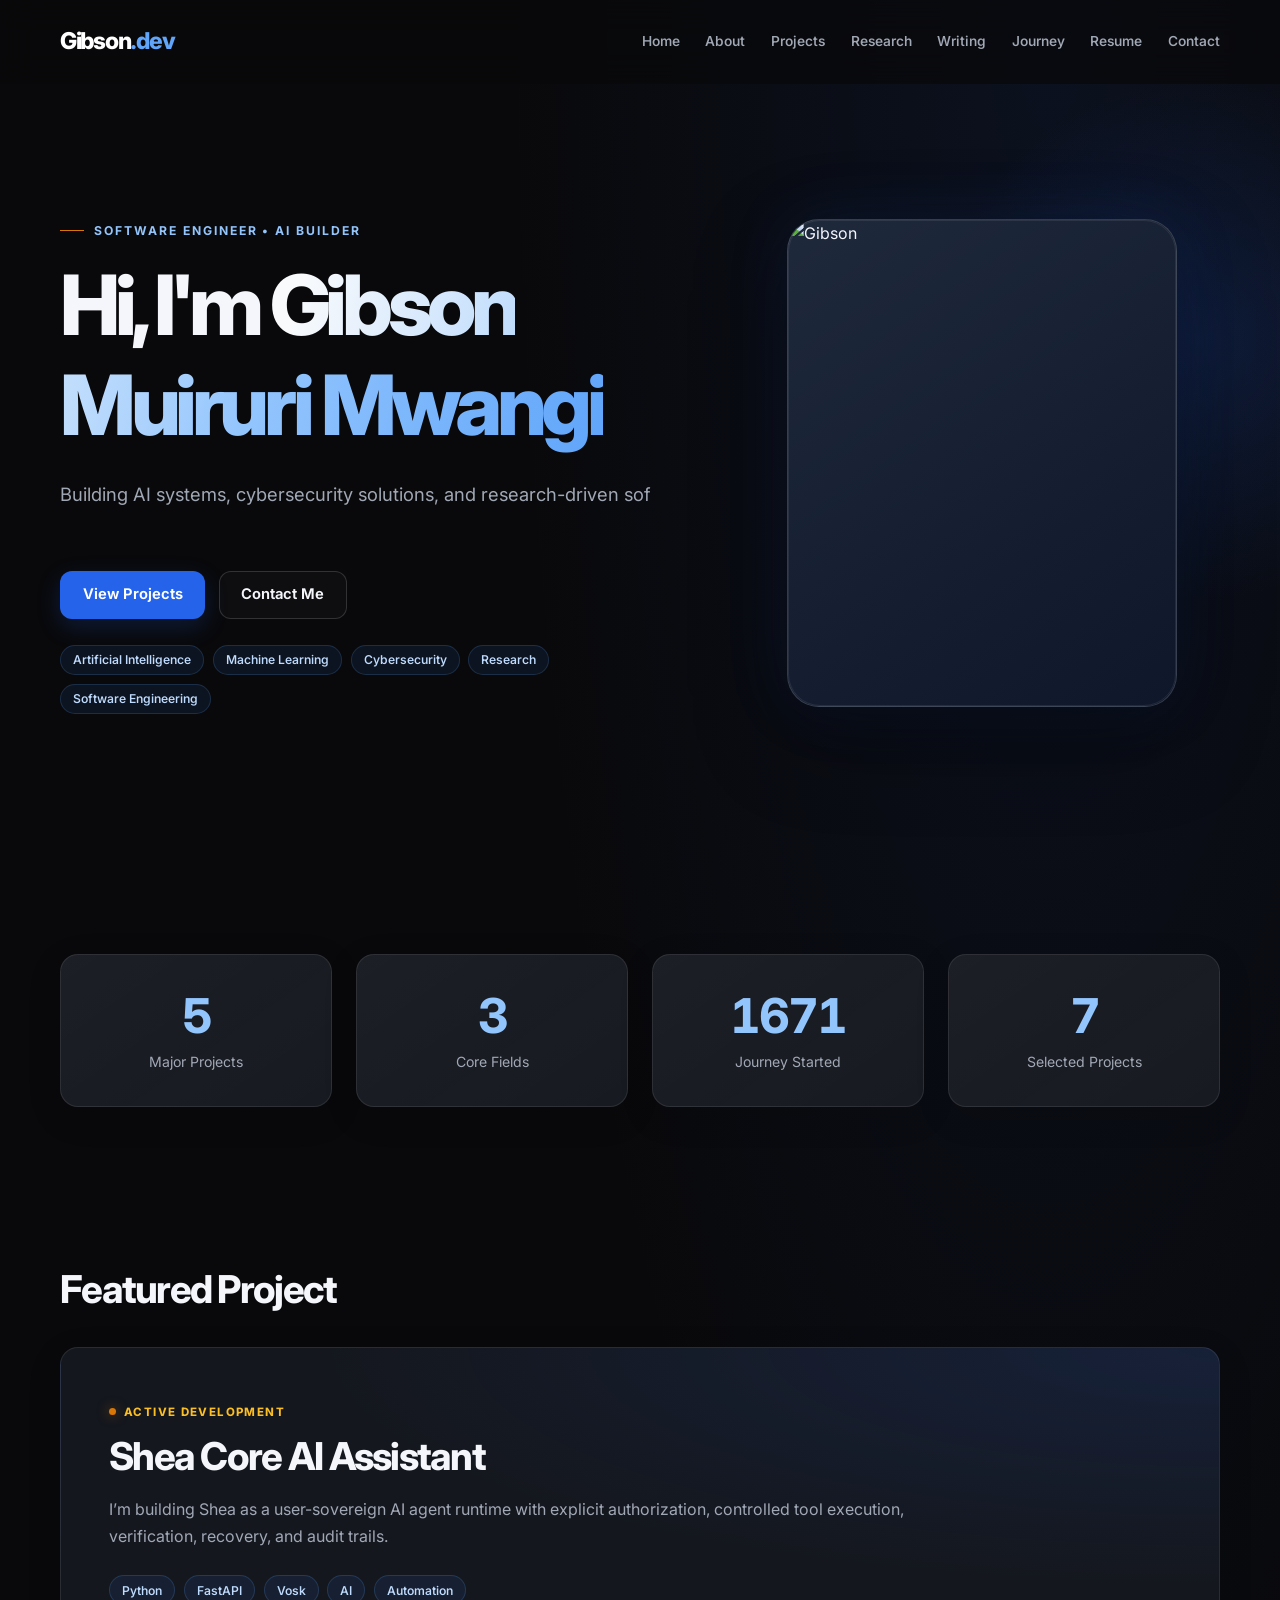
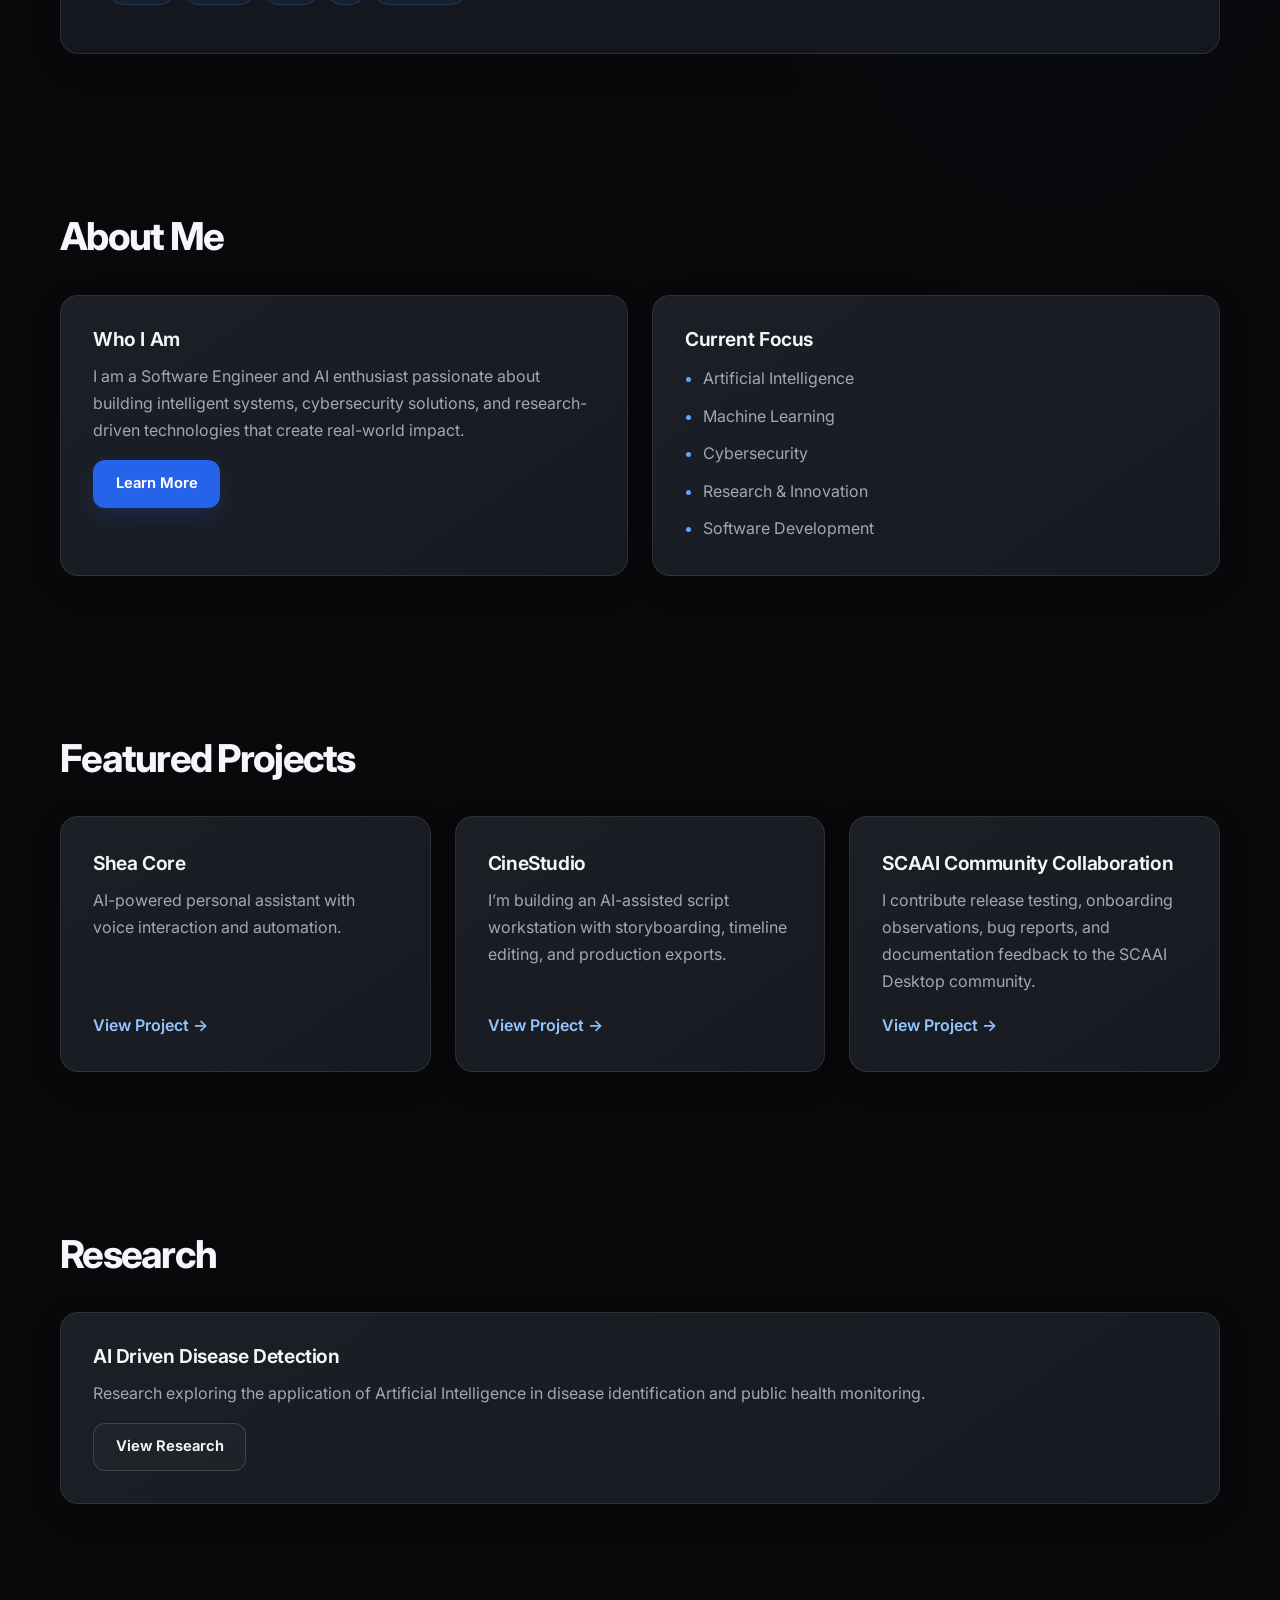
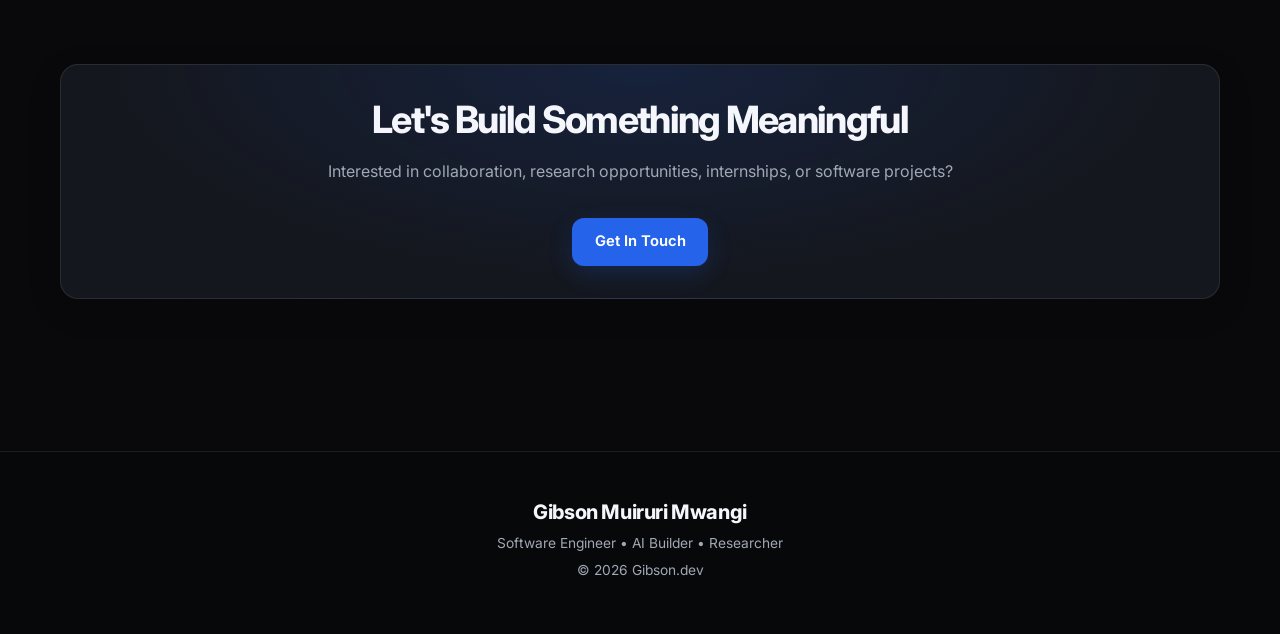
==== commit 3ffc1df8: "Add accessible labels to mobile navigation controls" ====
--- a/portfolio/index.html
+++ b/portfolio/index.html
@@ -97,9 +97,7 @@
 
             </ul>
 
-            <button
-                class="mobile-menu-btn"
-                id="mobileMenuBtn">
+            <button class="mobile-menu-btn" id="mobileMenuBtn" type="button" aria-label="Open navigation menu" aria-expanded="false">
 
                 ☰
 
